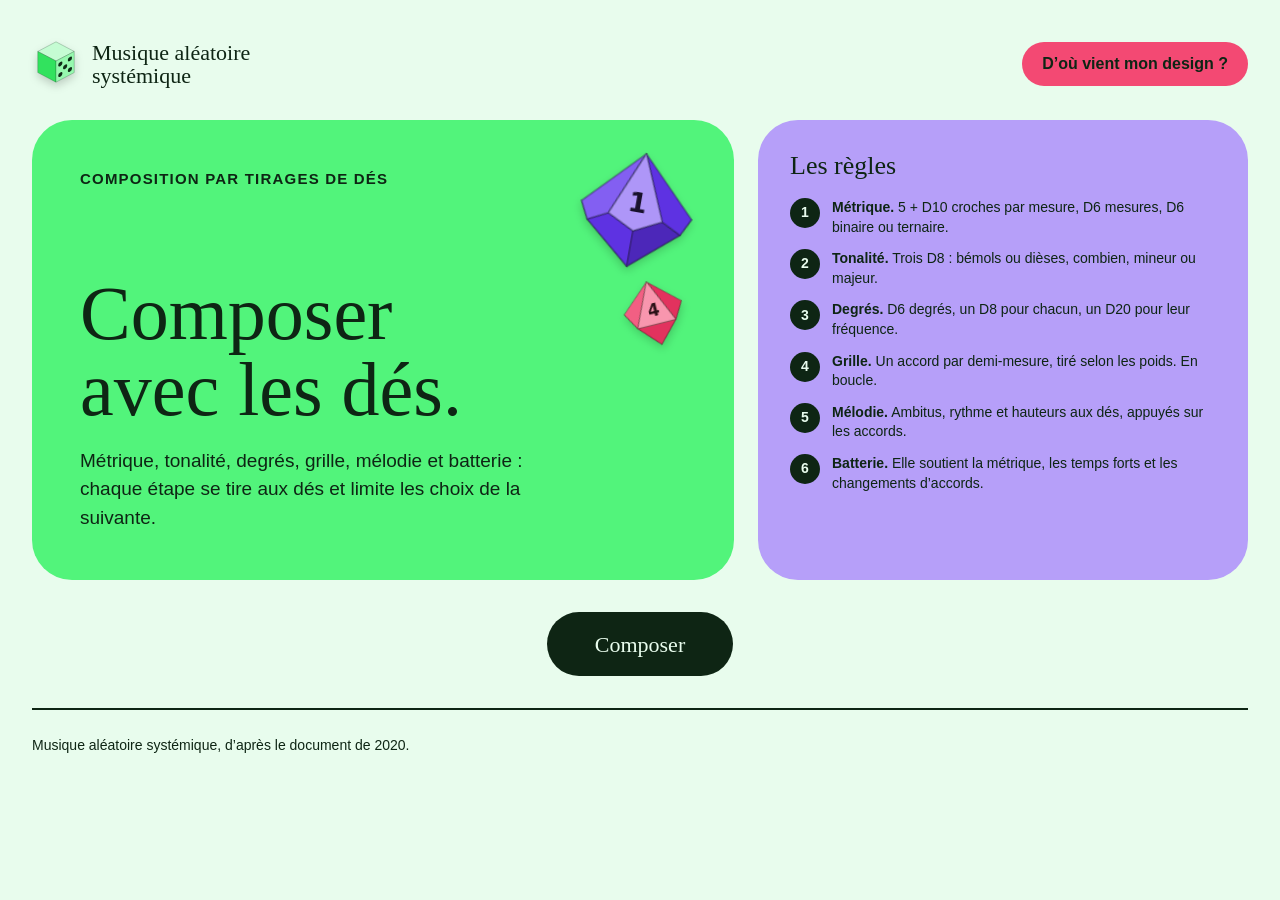
==== index.html @ 63d0b83d "Téléphone : les longues suites de dés passent à la ligne au lieu de déborder Co-Authored-By: Claude " ====
<!DOCTYPE html>
<html lang="fr">
<head>
<meta charset="utf-8">
<meta name="viewport" content="width=device-width, initial-scale=1">
<title>Musique aléatoire systémique</title>
<link rel="preconnect" href="https://fonts.googleapis.com">
<link rel="preconnect" href="https://fonts.gstatic.com" crossorigin>
<link href="https://fonts.googleapis.com/css2?family=Bagel+Fat+One&family=Baloo+2:wght@800&family=Bricolage+Grotesque:wght@400;800&family=Bungee&family=Chewy&family=DM+Sans:wght@400;500;700&family=Figtree:wght@400;500;700&family=Fraunces:wght@400;900&family=Lilita+One&family=Nunito:wght@400;600;800&family=Outfit:wght@400;500;700&family=Righteous&family=Shrikhand&family=Space+Grotesk:wght@400;500;700&family=Unbounded:wght@500;800&family=Work+Sans:wght@400;500;700&family=IBM+Plex+Mono:wght@400;600&display=swap" rel="stylesheet">
<style>
:root{
  /* Design lu dans le tirage : ces valeurs sont remplacées à chaque tirage par applyTheme(). Blocs fixes : seules couleurs, polices et arrondis changent. */
  --bg:hsl(15 80% 95%); --surface:hsl(15 70% 99%); --ink:hsl(15 45% 10%);
  --a1:hsl(15 88% 64%); --a2:hsl(135 88% 72%); --a3:hsl(225 88% 70%);
  --a1-ink:var(--ink); --a2-ink:var(--ink); --a3-ink:var(--ink);
  --deep:hsl(15 80% 38%); --tint:hsl(15 90% 90%);
  --display:'Bricolage Grotesque', sans-serif; --display-w:800; --body:'DM Sans', sans-serif;
  --mono:"IBM Plex Mono", ui-monospace, Menlo, monospace;
  --radius:12px; --radius-xs:5px; --radius-btn:12px;
  --hero-size:76px; --chord-size:24px;
  --muted:color-mix(in srgb, var(--ink) 68%, transparent);
  --line:color-mix(in srgb, var(--ink) 16%, transparent);
  color-scheme:light;
}
*{box-sizing:border-box}
[hidden]{display:none!important}
html,body{margin:0}
html{overflow-x:clip}
body{background:var(--bg);color:var(--ink);font:16px/1.5 var(--body);padding:32px clamp(16px,3vw,32px) 24px}
a{color:inherit} a:hover{opacity:.78}
button,input{font:inherit;color:inherit}
:focus-visible{outline:3px solid var(--ink);outline-offset:2px}
h1,h2,h3{font-family:var(--display);font-weight:var(--display-w);margin:0;line-height:1.08;text-wrap:balance}
.wrap{max-width:1216px;margin:0 auto;display:flex;flex-direction:column;gap:24px}
.row{display:flex;flex-wrap:wrap;gap:24px}
.card{background:var(--surface);border-radius:var(--radius);padding:32px;min-width:0;display:flex;flex-direction:column;gap:18px}
.card h2{font-size:26px}

/* En-tête */
header{min-height:64px;display:flex;flex-wrap:wrap;align-items:center;justify-content:space-between;gap:16px}
.brand{display:flex;align-items:center;gap:12px;text-decoration:none}
.brand span{font-family:var(--display);font-weight:var(--display-w);font-size:22px;line-height:1.05}
nav{display:flex;flex-wrap:wrap;align-items:center;gap:8px}
nav a{padding:12px 14px;font-weight:500;text-decoration:none}
.btn{min-height:44px;padding:0 20px;border:0;font-weight:700;border-radius:var(--radius-btn);cursor:pointer;display:inline-flex;align-items:center;gap:8px;text-decoration:none}
.btn-a3{background:var(--a3);color:var(--a3-ink)}
.btn-ink{background:var(--ink);color:var(--bg)}
.btn-line{background:transparent;color:inherit;box-shadow:inset 0 0 0 2px currentColor}
.btn-big{min-height:52px;padding:0 26px;font-size:17px}
.btn-sm{min-height:34px;padding:0 14px;font-size:14px;background:var(--bg);color:var(--ink)}
.btn[aria-pressed="true"]{background:var(--a3);color:var(--a3-ink)}

/* Accueil */
.hero{flex:7 1 520px;min-height:440px;padding:48px;position:relative;overflow:hidden;justify-content:space-between;gap:32px;background:var(--a1);color:var(--a1-ink)}
.hero .eyebrow{margin:0;font-size:15px;font-weight:700;letter-spacing:.08em;text-transform:uppercase}
.hero h1{font-size:var(--hero-size);line-height:1;max-width:500px}
.hero p.lead{margin:20px 0 0;font-size:19px;max-width:460px}
.hero .actions{display:flex;flex-wrap:wrap;gap:12px}
.hero .deco{position:absolute;pointer-events:none}
.piece{flex:5 1 360px;min-height:440px}
.piece ul{margin:0;padding:0;list-style:none;display:flex;flex-direction:column;gap:12px}
.piece li{display:flex;align-items:center;gap:14px}
.piece li .t{display:flex;flex-direction:column;gap:2px;min-width:0}
.piece li b{font-size:16px}
.piece li small{font-size:13px;opacity:.8}

/* Grille */
.grid-card{flex:8 1 560px}
.grid-head{display:flex;flex-wrap:wrap;align-items:baseline;justify-content:space-between;gap:12px}
.grid-head span{font-size:14px;font-weight:500;opacity:.8}
.player{display:flex;flex-wrap:wrap;gap:10px 18px;align-items:center;font-size:14px}
.player label{display:inline-flex;gap:6px;align-items:center;cursor:pointer}
.tempo{display:inline-flex;gap:8px;align-items:center}
.tempo output{font-family:var(--mono);min-width:3ch}
input[type=range]{accent-color:var(--deep)}
input[type=checkbox]{accent-color:var(--deep);width:16px;height:16px}
.grid{display:grid;grid-template-columns:repeat(auto-fill,minmax(220px,1fr));gap:16px}
@media (max-width:760px){.grid{grid-template-columns:repeat(2,minmax(0,1fr))}}
@media (max-width:480px){.grid{grid-template-columns:1fr}}
.measure{display:flex;flex-direction:column;gap:6px;min-width:0}
.measure-top{font-size:12px;font-weight:700;opacity:.75;display:flex;justify-content:space-between}
.halves{height:84px;display:grid;grid-template-columns:1fr 1fr;gap:4px}
.half{padding:8px 10px;min-width:0;display:flex;flex-direction:column;justify-content:center;border-radius:var(--radius-xs);transition:box-shadow .08s}
.half .rn{font-size:11px;font-weight:700;opacity:.75}
.half .ch{font-family:var(--display);font-weight:var(--display-w);font-size:var(--chord-size);line-height:1.1;white-space:nowrap;overflow:hidden;text-overflow:ellipsis}
.half.on{box-shadow:inset 0 0 0 3px var(--ink)}
.roll-svg{display:block;width:100%;height:50px;background:var(--bg);border-radius:var(--radius-xs)}
.roll-svg rect.n{fill:var(--deep)}
.roll-svg line,.drum-svg line{stroke:var(--line);stroke-width:1;vector-effect:non-scaling-stroke}
.mel{font-family:var(--mono);font-size:11px;color:var(--muted);display:grid;grid-template-columns:1fr 1fr;gap:8px}
.drum-svg{display:block;width:100%;height:34px}
.drum-svg .k{fill:var(--ink)} .drum-svg .sn{fill:var(--deep)} .drum-svg .hh{fill:color-mix(in srgb, var(--ink) 45%, transparent)} .drum-svg .cy{fill:var(--a3)}
.ticks{display:flex;gap:2px}
.ticks i{flex:1;height:6px;border-radius:2px;background:var(--line)}
.ticks i.g{background:var(--muted)} .ticks i.d{background:var(--ink)} .ticks i.now{background:var(--deep)}
.legend{display:flex;flex-wrap:wrap;gap:6px 16px;font-size:12px;color:var(--muted)}
.legend i{display:inline-block;width:10px;height:10px;border-radius:2px;margin-right:6px;vertical-align:-1px}
.status{font-size:13px;color:var(--muted);min-height:1.5em;margin:0}
.weights{display:grid;gap:8px}
.wrow{display:grid;grid-template-columns:76px 1fr 110px;gap:12px;align-items:center;font-size:14px}
.wrow .name{font-family:var(--display);font-weight:var(--display-w);font-size:18px}
.wbar{height:12px;background:var(--bg);border-radius:6px;overflow:hidden}
.wbar span{display:block;height:100%;background:var(--deep);border-radius:6px}
.wrow .meta{font-family:var(--mono);font-size:12px;color:var(--muted);text-align:right}
.sub-h{font-size:18px}

/* Règles */
.rules-card{flex:4 1 300px;background:var(--a2);color:var(--a2-ink)}
.rules-card ol{margin:0;padding:0;list-style:none;display:flex;flex-direction:column;gap:12px}
.rules-card li{display:flex;gap:12px;align-items:flex-start;font-size:14px;line-height:1.4}
.rules-card li > span:first-child{flex:none;width:30px;height:30px;display:grid;place-items:center;font-weight:800;font-size:14px;background:var(--ink);color:var(--bg);border-radius:var(--radius-xs)}

/* Carnet */
.carnet{display:grid;grid-template-columns:repeat(auto-fill,minmax(330px,1fr));gap:20px 28px}
.section{display:grid;gap:10px;align-content:start}
.section-head{display:flex;justify-content:space-between;align-items:center;gap:8px}
.section-head h3{font-size:19px}
.section-head h3 span{font-family:var(--mono);font-weight:400;font-size:13px;opacity:.6;margin-right:6px}
.rolls{list-style:none;margin:0;padding:0;display:grid;gap:6px}
.rolls li{display:flex;flex-wrap:wrap;gap:4px 10px;align-items:center;font-size:14px;min-width:0}
.rolls .txt{flex:1 1 140px;min-width:0}
.rolls .txt{color:var(--muted)} .rolls .txt strong{color:var(--ink)}
.dice{display:inline-flex;align-items:center;gap:4px}
.dice s{font-family:var(--mono);font-size:12px;opacity:.55}
.chip{font-family:var(--mono);font-size:12px;background:var(--tint);color:var(--ink);border-radius:var(--radius-xs);padding:2px 8px;white-space:normal;overflow-wrap:anywhere;max-width:100%}
.chip b{font-weight:600}

footer{min-height:72px;display:flex;flex-wrap:wrap;align-items:center;justify-content:space-between;gap:12px;font-size:14px;border-top:2px solid var(--ink)}

/* Vues */
main{display:flex;flex-direction:column;gap:24px}
#composition .row{align-items:flex-start}
.dialog ol.r li{display:list-item}
.landing .hero{min-height:460px}
.landing .rules-card{flex:5 1 360px;min-height:460px}
.compose-cta{display:flex;justify-content:center;padding:8px 0}
.compose-cta .btn{min-height:64px;padding:0 48px;font-size:22px;font-family:var(--display);font-weight:var(--display-w)}
.piece-card .piece-head{display:flex;flex-wrap:wrap;align-items:center;justify-content:space-between;gap:12px}
.piece-card ul{margin:0;padding:0;list-style:none;display:grid;grid-template-columns:repeat(2,minmax(0,1fr));gap:12px 32px}
@media (max-width:700px){.piece-card ul{grid-template-columns:1fr}}
.piece-card li{display:flex;align-items:center;gap:14px}
.piece-card li .t{display:flex;flex-direction:column;gap:2px;min-width:0}
.piece-card li small{font-size:13px;opacity:.8}
.carnet-card{flex:4 1 340px}
.carnet-card .section{padding-top:14px;border-top:2px solid var(--line)}
.carnet-card .section:first-of-type{border-top:0;padding-top:0}
.section-head .tools{display:flex;gap:6px}
.btn-q{min-width:34px;justify-content:center;padding:0}
.actions-card{flex-direction:row;flex-wrap:wrap;align-items:center;gap:12px;padding:20px 32px}
/* Modale */
.modal{position:fixed;inset:0;z-index:10;padding:24px;display:flex;align-items:center;justify-content:center;background:rgba(0,0,0,.45)}
.dialog{width:100%;max-width:640px;max-height:90vh;overflow-y:auto;padding:32px;display:flex;flex-direction:column;gap:18px;background:var(--surface);color:var(--ink);border-radius:var(--radius);box-shadow:0 24px 60px rgba(0,0,0,.25)}
.dialog-head{display:flex;align-items:flex-start;justify-content:space-between;gap:16px}
.dialog h2{font-size:30px}
.dialog .body{display:flex;flex-direction:column;gap:14px}
.dialog .body p{margin:0}
.dialog .body ol.r{margin:0;padding-left:20px;display:flex;flex-direction:column;gap:8px}
.close{flex:none;width:44px;height:44px;display:grid;place-items:center;border:0;padding:0;background:var(--bg);border-radius:999px;cursor:pointer}
.dialog ul{margin:0;padding:0;list-style:none;display:flex;flex-direction:column;gap:14px}
.dialog li{display:flex;align-items:center;gap:16px}
.dialog li .t{display:flex;flex-direction:column;gap:3px}
.dialog li b{font-size:15px} .dialog li span.d{font-size:14px;line-height:1.4}
.swatches{display:flex;gap:8px}
.swatches span{flex:1 1 0;height:32px;box-shadow:inset 0 0 0 1px rgba(0,0,0,.1);border-radius:var(--radius-xs)}
@media (prefers-reduced-motion: reduce){.half{transition:none}}
.hero h1{font-size:min(var(--hero-size), 12.5vw)}
@media (max-width:860px){ #composition .grid-card{order:-1} }
@media (max-width:600px){
  body{padding:16px 14px 16px}
  .wrap,main,.row{gap:16px}
  header{min-height:0;gap:12px}
  .brand span{font-size:18px}
  .brand svg{width:38px;height:38px}
  nav .btn{min-height:38px;padding:0 14px;font-size:14px}
  .card{padding:20px}
  .card h2{font-size:22px}
  .hero{padding:24px;min-height:0;gap:20px}
  .landing .hero,.landing .rules-card{min-height:0}
  .hero .eyebrow{font-size:13px;padding-right:84px}
  .hero p.lead{font-size:17px}
  #decoBig{right:14px!important;top:14px!important}
  #decoBig svg{width:64px;height:64px}
  #decoSmall{display:none}
  .compose-cta .btn{width:100%;min-height:58px;font-size:20px}
  .piece-card .piece-head .player{width:100%}
  .piece-card .piece-head .btn{flex:1 1 0;justify-content:center;padding:0 12px}
  .piece-card .piece-head .btn{white-space:nowrap;font-size:15px}
  .wrow .meta{font-size:11px}
  .wrow{grid-template-columns:54px 1fr 96px}
  .halves{height:72px}
  .wrow{grid-template-columns:60px 1fr 86px;gap:8px}
  .actions-card{padding:16px 20px}
  .actions-card .btn{flex:1 1 140px;justify-content:center}
  .modal{padding:12px}
  .dialog{padding:22px;max-height:92vh}
  .dialog h2{font-size:24px}
}
</style>
</head>
<body>
<div class="wrap">
<header>
  <a class="brand" href="#accueil" id="home"><span id="logoDie"></span><span>Musique aléatoire<br>systémique</span></a>
  <nav aria-label="Navigation principale">
    <button class="btn btn-a3" id="openDesign" type="button">D’où vient mon design ?</button>
  </nav>
</header>

<main id="landing" class="landing">
  <div class="row">
    <section class="card hero">
      <div class="deco" id="decoBig" aria-hidden="true" style="right:36px;top:28px;transform:rotate(10deg)"></div>
      <div class="deco" id="decoSmall" aria-hidden="true" style="right:44px;top:158px;transform:rotate(-14deg)"></div>
      <p class="eyebrow">Composition par tirages de dés</p>
      <div>
        <h1>Composer avec les dés.</h1>
        <p class="lead">Métrique, tonalité, degrés, grille, mélodie et batterie : chaque étape se tire aux dés et limite les choix de la suivante.</p>
      </div>
    </section>
    <section class="card rules-card" aria-labelledby="regles-titre">
      <h2 id="regles-titre">Les règles</h2>
      <ol>
        <li><span>1</span><span><strong>Métrique.</strong> 5 + D10 croches par mesure, D6 mesures, D6 binaire ou ternaire.</span></li>
        <li><span>2</span><span><strong>Tonalité.</strong> Trois D8 : bémols ou dièses, combien, mineur ou majeur.</span></li>
        <li><span>3</span><span><strong>Degrés.</strong> D6 degrés, un D8 pour chacun, un D20 pour leur fréquence.</span></li>
        <li><span>4</span><span><strong>Grille.</strong> Un accord par demi-mesure, tiré selon les poids. En boucle.</span></li>
        <li><span>5</span><span><strong>Mélodie.</strong> Ambitus, rythme et hauteurs aux dés, appuyés sur les accords.</span></li>
        <li><span>6</span><span><strong>Batterie.</strong> Elle soutient la métrique, les temps forts et les changements d’accords.</span></li>
      </ol>
    </section>
  </div>
  <div class="compose-cta"><button class="btn btn-ink" id="compose" type="button">Composer</button></div>
</main>

<main id="composition" hidden>
  <section class="card piece-card" aria-labelledby="piece-titre">
    <div class="piece-head">
      <h2 id="piece-titre">La pièce tirée</h2>
      <div class="player">
        <button class="btn btn-ink" id="rollAll" type="button">Tout relancer</button>
        <button class="btn btn-line" id="play" type="button" aria-pressed="false">▶ Écouter en boucle</button>
      </div>
    </div>
    <ul id="pieceRows"></ul>
  </section>

  <div class="row">
    <section class="card carnet-card" aria-labelledby="carnet-titre">
      <h2 id="carnet-titre">Les tirages</h2>
      <div class="section"><div class="section-head"><h3><span>I</span>Métrique</h3><span class="tools"><button class="btn btn-sm btn-q" data-rule="met" type="button" aria-label="Règle de la métrique">?</button><button class="btn btn-sm" data-reroll="met" type="button">Relancer</button></span></div><ul class="rolls" id="log-met"></ul></div>
      <div class="section"><div class="section-head"><h3><span>II</span>Tonalité</h3><span class="tools"><button class="btn btn-sm btn-q" data-rule="ton" type="button" aria-label="Règle de la tonalité">?</button><button class="btn btn-sm" data-reroll="ton" type="button">Relancer</button></span></div><ul class="rolls" id="log-ton"></ul></div>
      <div class="section"><div class="section-head"><h3><span>III</span>Degrés</h3><span class="tools"><button class="btn btn-sm btn-q" data-rule="deg" type="button" aria-label="Règle des degrés">?</button><button class="btn btn-sm" data-reroll="deg" type="button">Relancer</button></span></div><ul class="rolls" id="log-deg"></ul></div>
      <div class="section"><div class="section-head"><h3><span>IV</span>Grille</h3><span class="tools"><button class="btn btn-sm btn-q" data-rule="grid" type="button" aria-label="Règle de la grille">?</button><button class="btn btn-sm" data-reroll="grid" type="button">Relancer</button></span></div><ul class="rolls" id="log-grid"></ul></div>
      <div class="section"><div class="section-head"><h3><span>V</span>Mélodie</h3><span class="tools"><button class="btn btn-sm btn-q" data-rule="mel" type="button" aria-label="Règle de la mélodie">?</button><button class="btn btn-sm" data-reroll="mel" type="button">Relancer</button></span></div><ul class="rolls" id="log-mel"></ul></div>
      <div class="section"><div class="section-head"><h3><span>VI</span>Batterie</h3><span class="tools"><button class="btn btn-sm btn-q" data-rule="drums" type="button" aria-label="Règle de la batterie">?</button><button class="btn btn-sm" data-reroll="drums" type="button">Relancer</button></span></div><ul class="rolls" id="log-drums"></ul></div>
    </section>

    <section class="card grid-card" id="grille" aria-labelledby="grille-titre">
      <div class="grid-head"><h2 id="grille-titre">La grille</h2><span id="gridSub"></span></div>
      <div class="player">
        <span class="tempo"><label for="tempo">Tempo (noire)</label><input id="tempo" type="range" min="40" max="240" step="1" value="100"><output id="tempoOut" for="tempo">100</output></span>
        <label for="optDrums"><input type="checkbox" id="optDrums" checked> Batterie</label>
        <label for="optMel"><input type="checkbox" id="optMel" checked> Mélodie</label>
        <label for="optBass"><input type="checkbox" id="optBass" checked> Basse</label>
        <label for="optArp"><input type="checkbox" id="optArp"> Arpège</label>
        <label for="optClick"><input type="checkbox" id="optClick"> Métronome</label>
      </div>
      <div class="grid" id="grid"></div>
      <div class="legend" aria-label="Légende"><span><i style="background:var(--deep)"></i>Mélodie</span><span><i style="background:var(--a3)"></i>Cymbale crash</span><span><i style="background:color-mix(in srgb, var(--ink) 45%, transparent)"></i><span id="hatLbl">Charleston</span></span><span><i style="background:var(--deep)"></i>Caisse claire</span><span><i style="background:var(--ink)"></i>Grosse caisse</span></div>
      <h3 class="sub-h">Poids des accords <span class="status" id="dieInfo"></span></h3>
      <div class="weights" id="weights"></div>
    </section>
  </div>

  <section class="card actions-card" aria-label="Exporter">
    <button class="btn btn-ink" id="copy" type="button">Copier la grille</button>
    <button class="btn btn-line" id="dl" type="button">Télécharger MIDI</button>
    <p class="status" id="status" aria-live="polite"></p>
  </section>
</main>

<footer>
  <span>Musique aléatoire systémique, d’après le document de 2020.</span>
  <span id="footKey"></span>
</footer>
</div>

<div class="modal" id="modal" hidden>
  <div class="dialog" role="dialog" aria-modal="true" aria-labelledby="modale-titre">
    <div class="dialog-head">
      <h2 id="modale-titre"></h2>
      <button class="close" id="closeModal" type="button" aria-label="Fermer"><svg width="20" height="20" viewBox="0 0 24 24" fill="none" stroke="currentColor" stroke-width="2.5" stroke-linecap="round" aria-hidden="true"><path d="M6 6l12 12M18 6L6 18"/></svg></button>
    </div>
    <div class="body" id="modalBody"></div>
  </div>
</div>
<script>
(() => {
"use strict";
const $ = id => document.getElementById(id);
const d = n => 1 + Math.floor(Math.random() * n);
function rollUntil(n, ok){ const rejected=[]; let v=d(n); while(!ok(v)){ rejected.push(v); v=d(n); } return {v, rejected}; }

/* ---------- Théorie ---------- */
const LET = "CDEFGAB", NAT = [0,2,4,5,7,9,11];
const FR = {C:"Do",D:"Ré",E:"Mi",F:"Fa",G:"Sol",A:"La",B:"Si"};
const SCALES = {maj:[0,2,4,5,7,9,11], nat:[0,2,3,5,7,8,10], harm:[0,2,3,5,7,8,11]};
const TONICS = {
  maj:{"♯":["C","G","D","A","E","B","F#","C#"], "♭":["C","F","Bb","Eb","Ab","Db","Gb","Cb"]},
  min:{"♯":["A","E","B","F#","C#","G#","D#","A#"], "♭":["A","D","G","C","F","Bb","Eb","Ab"]}
};
const ACC = {"-2":"𝄫","-1":"♭","0":"","1":"♯","2":"𝄪"};
const ACC_FR = {"-1":" bémol","0":"","1":" dièse"};
const ROMAN = ["I","II","III","IV","V","VI","VII"];

function parseNote(s){ const l=LET.indexOf(s[0]); const a=(s.slice(1).match(/#/g)||[]).length-(s.slice(1).match(/b/g)||[]).length; return {l,a,pc:(NAT[l]+a+12)%12}; }
function buildScale(tonic, kind){
  const t=parseNote(tonic), iv=SCALES[kind];
  return iv.map((x,i)=>{ const l=(t.l+i)%7; const pc=(t.pc+x)%12; let a=pc-NAT[l]; if(a>6)a-=12; if(a<-6)a+=12; return {l,a,pc,name:LET[l]+ACC[a]}; });
}
function triad(scale,i){
  const r=scale[i], t=scale[(i+2)%7], f=scale[(i+4)%7];
  const th=(t.pc-r.pc+12)%12, fi=(f.pc-r.pc+12)%12;
  let q="", rn=ROMAN[i];
  if(th===4&&fi===7){q="";}
  else if(th===3&&fi===7){q="m"; rn=rn.toLowerCase();}
  else if(th===3&&fi===6){q="°"; rn=rn.toLowerCase()+"°";}
  else if(th===4&&fi===8){q="+"; rn=rn+"+";}
  return {name:r.name+q, rn, pcs:[r.pc,t.pc,f.pc]};
}

/* ---------- État ---------- */
const S = {met:null, ton:null, deg:null, grid:null, mel:null, drums:null};

function rollMet(){
  const log=[];
  const a=d(10), n=5+a;
  log.push({die:"D10",v:a,txt:`5 + ${a} = <strong>${n} croches</strong> par mesure`});
  const mes=d(6);
  log.push({die:"D6",v:mes,txt:`<strong>${mes} mesure${mes>1?"s":""}</strong>`});
  const dv=d(6), div=dv<=3?"binaire":"ternaire";
  log.push({die:"D6",v:dv,txt:`division <strong>${div}</strong>`});
  S.met={n,mes,div,a,dv,groups:groupsFor(n,div),log};
}
function groupsFor(n,div){
  if(div==="binaire"){ const g=Array(Math.floor(n/2)).fill(2); if(n%2){g[g.length-1]=3;} return g; }
  const r=n%3, k=Math.floor(n/3);
  if(r===0) return Array(k).fill(3);
  if(r===2) return [...Array(k).fill(3),2];
  return [...Array(k-1).fill(3),2,2];
}
function rollTon(){
  const log=[];
  const a=d(8), alt=a<=4?"♭":"♯";
  log.push({die:"D8",v:a,txt:`altérations en <strong>${alt==="♭"?"bémols":"dièses"}</strong>`});
  const b=d(8), count=b===8?0:b;
  log.push({die:"D8",v:b,txt:b===8?"8 → <strong>aucune altération</strong>":`<strong>${count} ${alt}</strong>`});
  const c=d(8), mode=c<=4?"min":"maj";
  log.push({die:"D8",v:c,txt:`mode <strong>${mode==="maj"?"majeur":"mineur"}</strong>`});
  let kind="maj";
  if(mode==="min"){ const p=d(2); kind=p===1?"nat":"harm"; log.push({die:"Pièce",v:p===1?"pile":"face",txt:`mineur <strong>${kind==="nat"?"naturel":"harmonique"}</strong>`}); }
  const tonic=TONICS[mode][alt][count];
  S.ton={alt,count,mode,kind,tonic,dice:[a,b,c],log};
}
function rollDeg(){
  const log=[];
  const nb=d(6);
  log.push({die:"D6",v:nb,txt:`<strong>${nb} degré${nb>1?"s":""}</strong> utilisé${nb>1?"s":""}`});
  const chosen=[];
  for(let k=0;k<nb;k++){
    const r=rollUntil(8,v=>v!==8&&!chosen.includes(v));
    chosen.push(r.v);
    log.push({die:"D8",v:r.v,rej:r.rejected,degSlot:r.v-1,txt:""});
  }
  let scores=chosen.map(()=>d(20));
  const first=scores.slice();
  let guard=0, tie=false;
  while(new Set(scores).size<scores.length && guard++<50){
    tie=true;
    const counts={}; scores.forEach(s=>counts[s]=(counts[s]||0)+1);
    scores=scores.map(s=>counts[s]>1?d(20):s);
  }
  S.deg={nb,list:chosen.map((g,i)=>({deg:g-1,score:scores[i],first:first[i]})),tie,log};
}
function dieFor(T){ if(T===1)return null; if(T<=4)return 4; if(T<=6)return 6; if(T<=10)return 10; if(T<=20)return 20; return 100; }
function rollGrid(){
  const list=S.deg.list.slice().sort((a,b)=>a.score-b.score);
  const n=list.length, T=n*(n+1)/2, die=dieFor(T);
  let lo=1; const ranges=list.map((x,i)=>{ const w=i+1; const r={deg:x.deg,w,lo,hi:lo+w-1}; lo+=w; return r; });
  const cells=[], log=[];
  const count=S.met.mes*2;
  for(let c=0;c<count;c++){
    let face, rej=[], v;
    if(die===null){ face=1; }
    else if(die===100){ const r=rollUntil(100,x=>x<=84); rej=r.rejected; v=r.v; face=((v-1)%21)+1; }
    else { const r=rollUntil(die,x=>x<=T); rej=r.rejected; v=r.v; face=v; }
    const range=ranges.find(r=>face>=r.lo&&face<=r.hi);
    cells.push({deg:range.deg,v,face,rej});
  }
  S.grid={T,die,ranges,cells,log};
}

const R2=[[4],[2,2],[2,1,1],[1,1,2],[1,1,1,1],[-2,2]];
const R3=[[6],[4,2],[2,4],[2,2,2],[3,1,2],[-2,2,2]];
const STEP={1:-2,2:-1,3:-1,4:0,5:1,6:1,7:2};
const mod7=i=>((i%7)+7)%7;
function rollMel(){
  const log=[], M=S.met, n=M.n;
  const a=d(6), span=a<=2?5:a<=4?7:9;
  log.push({die:"D6",v:a,txt:`ambitus <strong>${span===5?"sixte":span===7?"octave":"dixième"}</strong>`});
  const lo=-Math.floor(span/2), hi=lo+span;
  const nearest=(set,cur,excl)=>{ let best=null; for(let i=lo;i<=hi;i++){ if(!set.includes(mod7(i))||(excl&&i===cur)) continue; if(best===null||Math.abs(i-cur)<Math.abs(best-cur)||(Math.abs(i-cur)===Math.abs(best-cur)&&Math.abs(i)<Math.abs(best))) best=i; } return best===null?cur:best; };
  const notes=[]; let cur=0;
  for(let m=0;m<M.mes;m++){
    const rr=[], pr=[]; let pos=0; const evs=[];
    M.groups.forEach(g=>{ const r=d(6); rr.push(r); (g===2?R2:R3)[r-1].forEach(x=>{ evs.push({start:pos,dur:Math.abs(x),rest:x<0}); pos+=Math.abs(x); }); });
    const started=[false,false];
    evs.forEach(ev=>{
      if(ev.rest) return;
      const half=ev.start<n?0:1, deg=S.grid.cells[m*2+half].deg, tones=[deg,(deg+2)%7,(deg+4)%7];
      if(!started[half]){ started[half]=true; const r=d(6); cur=nearest([tones[r<=2?0:r<=4?1:2]],cur,false); pr.push(`[${r}]`); }
      else { const r=d(8); if(r===8){ cur=nearest(tones,cur,true); } else { let nx=cur+STEP[r]; if(nx>hi||nx<lo) nx=cur-STEP[r]; cur=nx; } pr.push(String(r)); }
      notes.push({m,start:ev.start,dur:ev.dur,idx:cur,half});
    });
    log.push({die:"D6",v:rr.join("·"),txt:`m.${m+1} rythme`});
    if(pr.length) log.push({die:"D6/D8",v:pr.join(" "),txt:`m.${m+1} hauteurs`});
  }
  if(notes.length){ const last=notes[notes.length-1]; const deg=S.grid.cells[last.m*2+last.half].deg; last.idx=nearest([deg],last.idx,false); }
  S.mel={span,lo,hi,notes,log};
}

const GM={kick:36,snare:38,hhc:42,hho:46,ride:51,crash:49};
function rollDrums(){
  const log=[], M=S.met, n=M.n, G=S.grid;
  const r1=d(6), ride=r1>=5; log.push({die:"D6",v:r1,txt:`cymbale de rythme : <strong>${ride?"ride":"charleston"}</strong>`});
  const r2=d(6), dens=r2<=2?"croches":r2<=4?"doubles":"groupes"; log.push({die:"D6",v:r2,txt:`densité : <strong>${dens==="croches"?"croches":dens==="doubles"?"doubles croches":"un coup par groupe"}</strong>`});
  const r3=d(6), fill=r3>=5; log.push({die:"D6",v:r3,txt:fill?"<strong>break</strong> de caisse claire en fin de grille":"pas de break"});
  const hits=[]; const add=(m,st,inst,vel)=>{ if(!hits.some(h=>h.m===m&&h.s===st&&h.inst===inst)) hits.push({m,s:st,inst,vel}); };
  const starts=[]; let acc=0; M.groups.forEach(g=>{ starts.push(acc); acc+=g; });
  for(let m=0;m<M.mes;m++){
    const rr=[], extra=[];
    const fillFrom = (fill&&m===M.mes-1) ? starts[starts.length-1]*2 : Infinity;
    starts.forEach((c,gi)=>{ const st=2*c; if(st>=fillFrom) return;
      if(gi===0){ add(m,st,"kick",110); }
      else { const r=d(6); rr.push(r); if(r<=2||r===6) add(m,st,"kick",95); if(r>=3) add(m,st,"snare",100); } });
    if(n<fillFrom) add(m,n,"kick",100);
    [0,1].forEach(h=>{ const cell=m*2+h, st=h?n:0; if(st>=fillFrom) return;
      if(cell===0){ add(m,0,"crash",110); return; }
      if(G.cells[cell].deg!==G.cells[cell-1].deg){ const r=d(6); extra.push(`${h?"½":"1"}:${r}`); if(r>=5) add(m,st,"crash",100); } });
    const hat=ride?"ride":"hhc";
    for(let st=0;st<2*n&&st<fillFrom;st++){
      const isGroup=st%2===0&&starts.includes(st/2);
      const on = dens==="doubles" || (dens==="croches"&&st%2===0) || (dens==="groupes"&&isGroup);
      if(on) add(m,st,hat,isGroup?95:(st%2?55:75));
    }
    if(!ride && dens!=="groupes" && 2*n-2<fillFrom){ const r=d(6); extra.push(`ouv:${r}`); if(r===6){ const i=hits.findIndex(h=>h.m===m&&h.s===2*n-2&&h.inst==="hhc"); if(i>=0) hits.splice(i,1); add(m,2*n-2,"hho",85); } }
    if(fillFrom<Infinity){ for(let st=fillFrom, k=0; st<2*n; st++, k++) add(m,st,"snare",60+Math.min(60,k*8)); add(m,fillFrom,"kick",100); }
    log.push({die:"D6",v:rr.length?rr.join("·"):"—",txt:`m.${m+1} groupes${extra.length?` · crash/ouvert ${extra.join(" ")}`:""}`});
  }
  S.drums={ride,dens,fill,hits,log};
}

/* ---------- Rendu ---------- */
let scale=[], chords={};
function computeChords(){ scale=buildScale(S.ton.tonic,S.ton.kind); chords={}; for(let i=0;i<7;i++) chords[i]=triad(scale,i); }
function keyNameFr(){ const t=parseNote(S.ton.tonic); return FR[LET[t.l]]+(ACC_FR[t.a]||"")+" "+(S.ton.mode==="maj"?"majeur":"mineur"); }
let HUES=[15,135,225];
function dieSvg(kind,value,hue,size){
  const hs=(s,l,a)=>`hsl(${hue} ${s}% ${l}%${a?" / "+a:""})`;
  const c={top:hs(90,88),light:hs(88,78),mid:hs(85,66),dark:hs(75,54),deep:hs(65,44),edge:hs(45,18,.35),ink:hs(45,12)};
  const P=(pts,f)=>`<polygon points="${pts}" fill="${f}" stroke="${c.edge}" stroke-width="1.5" stroke-linejoin="round"/>`;
  let body="", pos=null; const label=String(value);
  if(kind==="d4"){ body=P("46,8 96,72 84,88",c.dark)+P("46,8 84,88 8,88",c.light); pos=[46,66,26]; }
  else if(kind==="d6"){
    body=P("50,8 88,28 50,48 12,28",c.top)+P("12,28 50,48 50,92 12,72",c.dark)+P("50,48 88,28 88,72 50,92",c.light);
    const n=Math.min(6,Math.max(1,parseInt(label,10)||1)); const F={1:[4],2:[0,8],3:[0,4,8],4:[0,2,6,8],5:[0,2,4,6,8],6:[0,2,3,5,6,8]};
    let dots=""; F[n].forEach(i=>{ dots+=`<circle cx="${(i%3-1)*10}" cy="${(Math.floor(i/3)-1)*11}" r="4.4" fill="${c.ink}"/>`; });
    body+=`<g transform="translate(69 60) skewY(-27.8)">${dots}</g>`;
  }
  else if(kind==="d8"){ body=P("8,42 50,96 22,66",c.deep)+P("92,42 78,66 50,96",c.deep)+P("22,66 50,96 78,66",c.dark)+P("50,4 8,42 22,66",c.mid)+P("50,4 78,66 92,42",c.dark)+P("50,4 22,66 78,66",c.light); pos=[50,46,24]; }
  else if(kind==="d10"||kind==="d100"){ body=P("5,50 12,64 50,96",c.deep)+P("95,50 50,96 88,64",c.deep)+P("12,64 28,56 50,67 50,96",c.dark)+P("88,64 50,96 50,67 72,56",c.deep)+P("50,4 5,50 12,64 28,56",c.mid)+P("50,4 72,56 88,64 95,50",c.dark)+P("50,4 28,56 50,67 72,56",c.light); pos=[50,44,22]; }
  else if(kind==="coin"){ body=`<circle cx="50" cy="54" r="40" fill="${c.dark}" stroke="${c.edge}" stroke-width="1.5"/><circle cx="50" cy="50" r="40" fill="${c.light}" stroke="${c.edge}" stroke-width="1.5"/><circle cx="50" cy="50" r="31" fill="none" stroke="${c.mid}" stroke-width="3"/>`; pos=[50,50,22]; }
  else { body=P("50,4 10,27 50,22",c.mid)+P("50,4 50,22 90,27",c.top)+P("90,27 50,22 78,68",c.mid)+P("90,27 78,68 90,73",c.dark)+P("90,73 78,68 50,96",c.deep)+P("50,96 78,68 22,68",c.dark)+P("50,96 22,68 10,73",c.deep)+P("10,73 22,68 10,27",c.dark)+P("10,27 22,68 50,22",c.mid)+P("50,22 22,68 78,68",c.light); pos=[50,54,24]; }
  let num="";
  if(pos){ const units=label.length>2?pos[2]*.6:label.length>1?pos[2]*.8:pos[2]; num=`<text x="${pos[0]}" y="${pos[1]}" text-anchor="middle" dominant-baseline="central" font-family="system-ui,sans-serif" font-weight="800" font-size="${units}" fill="${c.ink}">${label}</text>`; }
  return `<svg width="${size}" height="${size}" viewBox="0 0 100 100" aria-hidden="true" style="flex:none;filter:drop-shadow(0 4px 4px rgba(0,0,0,.18))">${body}${num}</svg>`;
}
let dieHueIdx=0;
function dieChip(e){
  const rej=(e.rej&&e.rej.length)?e.rej.map(x=>`<s>${x}</s>`).join(""):"";
  const kinds={D4:"d4",D6:"d6",D8:"d8",D10:"d10",D20:"d20",D100:"d100","Pièce":"coin"};
  const k=kinds[e.die], single=(typeof e.v==="number")||(/^\d+$/.test(String(e.v)))||(k==="coin");
  if(k && single){ const hue=HUES[(dieHueIdx++)%3]; const lbl=k==="coin"?(e.v==="pile"?"P":"F"):e.v; return `<span class="dice" title="${e.die} : ${e.v}">${rej}${dieSvg(k,lbl,hue,30)}</span>`; }
  return `<span class="chip">${e.die} ${rej}<b>${e.v}</b></span>`;
}
function noteName(i){ return scale[mod7(i)].name; }
function melMidi(i){ const tpc=scale[0].pc; const base=60+tpc; const oct=Math.floor(i/7); return base+12*oct+((scale[mod7(i)].pc-tpc+12)%12); }
function drumSvg(m){
  const n=S.met.n, W=n*2*10, rows={crash:0,hhc:1,hho:1,ride:1,snare:2,kick:3}, cls={crash:"cy",hhc:"hh",hho:"hh",ride:"hh",snare:"sn",kick:"k"};
  const r=S.drums.hits.filter(h=>h.m===m).map(h=>`<rect class="${cls[h.inst]}" x="${h.s*10+1.5}" y="${rows[h.inst]*8+1}" width="${h.inst==="hho"?14:7}" height="6" rx="1.5" opacity="${(0.35+h.vel/180).toFixed(2)}"/>`).join("");
  return `<svg class="drum-svg" viewBox="0 0 ${W} 32" preserveAspectRatio="none" role="img" aria-label="Batterie mesure ${m+1}"><line x1="${W/2}" y1="0" x2="${W/2}" y2="32"/>${r}</svg>`;
}
function renderLog(id,entries){ $(id).innerHTML=entries.map(e=>`<li>${dieChip(e)}<span class="txt">${e.txt}</span></li>`).join(""); }

const DISPLAY=[["Shrikhand","'Shrikhand', cursive",400,1],["Bricolage Grotesque","'Bricolage Grotesque', sans-serif",800,1.05],["Fraunces","'Fraunces', serif",900,1.02],["Lilita One","'Lilita One', sans-serif",400,1.08],["Bungee","'Bungee', sans-serif",400,.78],["Unbounded","'Unbounded', sans-serif",800,.76],["Baloo 2","'Baloo 2', sans-serif",800,1.05],["Chewy","'Chewy', cursive",400,1.05],["Righteous","'Righteous', sans-serif",400,.95],["Bagel Fat One","'Bagel Fat One', sans-serif",400,.9]];
const BODY=[["DM Sans","'DM Sans', sans-serif"],["Nunito","'Nunito', sans-serif"],["Outfit","'Outfit', sans-serif"],["Figtree","'Figtree', sans-serif"],["Work Sans","'Work Sans', sans-serif"],["Space Grotesk","'Space Grotesk', sans-serif"]];
const RADII=[0,6,12,20,28,40];
function lum(h,s,l){ s/=100; l/=100; const k=n=>(n+h/30)%12, a=s*Math.min(l,1-l), f=n=>l-a*Math.max(-1,Math.min(k(n)-3,Math.min(9-k(n),1))), lin=c=>c<=.03928?c/12.92:Math.pow((c+.055)/1.055,2.4); return .2126*lin(f(0))+.7152*lin(f(8))+.0722*lin(f(4)); }
const contrast=(a,b)=>(Math.max(a,b)+.05)/(Math.min(a,b)+.05);
let THEME=null;
function drawDesign(){
  const sign=d(8), cnt=d(8), mode=d(8), title=d(10), text=d(6), shape=d(6);
  return {sign,cnt,mode,title,text,shape,flat:sign<=4,count:cnt===8?0:cnt,minor:mode<=4};
}
function applyTheme(P){
  const fifths=P.flat?-P.count:P.count;
  const root=(15+fifths*30+360)%360;
  const iv=P.minor?[0,3,7]:[0,4,7];
  const hues=iv.map(x=>(root+x*30)%360); HUES=hues;
  const disp=DISPLAY[P.title-1], body=BODY[P.text-1], rad=RADII[P.shape-1];
  const lift=h=>h>=190&&h<=300?8:0, accL=[64,72,62];
  const acc=hues.map((h,i)=>({h,s:88,l:accL[i]+lift(h)}));
  const hsl=c=>`hsl(${c.h} ${c.s}% ${c.l}%)`;
  const inkC={h:root,s:45,l:10}, inkL=lum(inkC.h,inkC.s,inkC.l), ink=hsl(inkC);
  const pickInk=c=>{ const L=lum(c.h,c.s,c.l); return contrast(L,inkL)>=contrast(L,1)?ink:"#ffffff"; };
  const v={"--bg":hsl({h:root,s:80,l:95}),"--surface":hsl({h:root,s:70,l:99}),"--ink":ink,
    "--a1":hsl(acc[0]),"--a2":hsl(acc[1]),"--a3":hsl(acc[2]),"--a1-ink":pickInk(acc[0]),"--a2-ink":pickInk(acc[1]),"--a3-ink":pickInk(acc[2]),
    "--deep":`hsl(${hues[0]} 75% 36%)`,"--tint":`hsl(${hues[0]} 90% 90%)`,
    "--display":disp[1],"--display-w":disp[2],"--body":body[1],
    "--hero-size":Math.round(76*disp[3])+"px","--chord-size":Math.round(24*disp[3])+"px",
    "--radius":rad+"px","--radius-xs":Math.round(rad*.4)+"px","--radius-btn":(rad>=20?999:rad)+"px"};
  const r=document.documentElement.style; Object.entries(v).forEach(([k,val])=>r.setProperty(k,val));
  const tints=hues.map(h=>`hsl(${h} 90% ${88+lift(h)/2}%)`), tints2=hues.map(h=>`hsl(${h} 85% ${80+lift(h)/2}%)`);
  THEME={P,root,hues,disp,body,rad,v,tints,tints2};
  $("logoDie").innerHTML=dieSvg("d6",P.text,hues[0],48);
  $("decoBig").innerHTML=dieSvg("d10",P.title,hues[1],124);
  $("decoSmall").innerHTML=dieSvg("d8",P.cnt,hues[2],70);
}
function render(){
  computeChords(); dieHueIdx=0;
  const M=S.met, Tn=S.ton, D=S.deg, G=S.grid;
  renderLog("log-met",M.log);
  renderLog("log-ton",Tn.log);
  // Degrés : nom d'accord recalculé selon la tonalité
  const degEntries=D.log.map(e=> e.degSlot===undefined?e:{...e,txt:`degré <strong>${ROMAN[e.degSlot]}</strong> → <strong>${chords[e.degSlot].name}</strong>`});
  const ordered=D.list.slice().sort((a,b)=>b.score-a.score);
  D.list.forEach(x=>degEntries.push({die:"D20",v:x.score,rej:x.first!==x.score?[x.first]:[],txt:`fréquence de <strong>${chords[x.deg].name}</strong>`}));
  if(D.tie) degEntries.push({die:"—",v:"",txt:"égalité au D20 : scores à égalité relancés (barrés)"});
  renderLog("log-deg",degEntries);
  const dieLbl=G.die===null?"aucun dé":"D"+G.die;
  const gl=[{die:"Total",v:G.T,txt:G.die===null?"un seul accord, pas de tirage":`chances réparties sur un <strong>${dieLbl}</strong>`}];
  G.cells.forEach((c,i)=>{ if(G.die===null)return; gl.push({die:dieLbl,v:c.v,rej:c.rej,txt:`m.${Math.floor(i/2)+1} ${i%2?"2ᵉ":"1ʳᵉ"} moitié → <strong>${chords[c.deg].name}</strong>${G.die===100?` (case ${c.face})`:""}`}); });
  renderLog("log-grid",gl);
  renderLog("log-mel",S.mel.log);
  renderLog("log-drums",S.drums.log);
  $("hatLbl").textContent=S.drums.ride?"Ride":"Charleston";

  const Hh=THEME.hues;
  const keyFull=keyNameFr()+(Tn.mode==="min"?(Tn.kind==="nat"?" naturel":" harmonique"):"");
  const rows=[
    {k:"d10",v:M.a,h:Hh[0],l:"Métrique",r:`${M.n}/8`,d:"5 + D10 croches par mesure"},
    {k:"d6",v:M.mes,h:Hh[1],l:"Mesures",r:String(M.mes),d:"D6, un accord par demi-mesure, en boucle"},
    {k:"d6",v:M.dv,h:Hh[2],l:"Division",r:M.div,d:"groupes de croches : "+M.groups.join("+")},
    {k:"d8",v:Tn.dice[1],h:Hh[0],l:"Tonalité",r:keyFull,d:(Tn.count?`${Tn.count} ${Tn.alt}`:"aucune altération")+` · dés : ${Tn.dice.join(", ")}`},
    {k:"d6",v:D.nb,h:Hh[1],l:"Accords",r:ordered.map(x=>chords[x.deg].name).join(" "),d:"du plus au moins fréquent · "+ordered.map(x=>chords[x.deg].rn).join(" ")},
    {k:"d6",v:S.mel.span===5?2:S.mel.span===7?4:6,h:Hh[2],l:"Mélodie et batterie",r:`ambitus ${S.mel.span===5?"sixte":S.mel.span===7?"octave":"dixième"}, ${S.drums.ride?"ride":"charleston"}`,d:`${S.mel.notes.length} notes · densité ${S.drums.dens==="croches"?"croches":S.drums.dens==="doubles"?"doubles croches":"par groupe"}${S.drums.fill?" · break en fin":""}`}
  ];
  $("pieceRows").innerHTML=rows.map(x=>`<li>${dieSvg(x.k,x.v,x.h,48)}<span class="t"><b>${x.l} : ${x.r}</b><small>${x.d}</small></span></li>`).join("");
  $("grille-titre").textContent="La grille, en "+keyFull;
  $("gridSub").textContent=`${M.n}/8 (${M.groups.join("+")}) · un accord par demi-mesure · en boucle`;
  $("footKey").textContent=`${keyFull} · ${M.n}/8 · ${M.mes} mesure${M.mes>1?"s":""}`;


  // Grille
  const order=D.list.map(x=>x.deg).sort((a,b)=>a-b);
  const degColor=d=>{ const k=order.indexOf(d); return k<3?THEME.tints[k]:THEME.tints2[k-3]; };
  const starts=new Set(); let acc=0; M.groups.forEach(g=>{starts.add(acc); acc+=g;});
  let html="";
  for(let m=0;m<M.mes;m++){
    let ticks=""; for(let s=0;s<M.n*2;s++){ const c=s/2; const cls= s===0?"d":(s%2===0&&starts.has(c)?"g":""); ticks+=`<i class="${cls}" data-t="${s}"></i>`; }
    html+=`<div class="measure"><div class="measure-top"><span>Mesure ${m+1}</span><span>${M.n}/8</span></div><div class="halves">`;
    for(let h=0;h<2;h++){ const c=G.cells[m*2+h], ch=chords[c.deg];
      html+=`<div class="half" data-cell="${m*2+h}" style="background:${degColor(c.deg)}"><span class="rn">${ch.rn}</span><span class="ch">${ch.name}</span></div>`; }
    const Mel=S.mel, W=M.n*2*10, H=(Mel.span+1)*6;
    const mn=Mel.notes.filter(x=>x.m===m);
    const rects=mn.map(x=>`<rect class="n" x="${x.start*10+.5}" y="${(Mel.hi-x.idx)*6+.5}" width="${x.dur*10-1}" height="5" rx="1"/>`).join("");
    const names=[0,1].map(h=>mn.filter(x=>x.half===h).map(x=>noteName(x.idx)).join(" ")||"—");
    html+=`</div><svg class="roll-svg" viewBox="0 0 ${W} ${H}" preserveAspectRatio="none" role="img" aria-label="Mélodie mesure ${m+1}"><line x1="${W/2}" y1="0" x2="${W/2}" y2="${H}"/>${rects}</svg><div class="mel"><span>${names[0]}</span><span>${names[1]}</span></div>${drumSvg(m)}<div class="ticks" data-m="${m}">${ticks}</div></div>`;
  }
  $("grid").innerHTML=html;

  // Poids
  $("dieInfo").textContent=G.die===null?"Un seul accord":`Dé de grille : D${G.die} pour ${G.T} chances`;
  const maxW=G.ranges.length;
  $("weights").innerHTML=G.ranges.slice().reverse().map(r=>{ const ch=chords[r.deg]; const pct=Math.round(r.w/G.T*100);
    return `<div class="wrow"><span class="name">${ch.name}</span><span class="wbar"><span style="width:${r.w/maxW*100}%"></span></span><span class="meta">${r.lo===r.hi?r.lo:r.lo+"–"+r.hi} · ${pct} %</span></div>`; }).join("");
}

/* ---------- Texte & MIDI ---------- */
function gridText(){
  const M=S.met, G=S.grid;
  const ordered=S.deg.list.slice().sort((a,b)=>b.score-a.score);
  let rows=[]; for(let m=0;m<M.mes;m++){ rows.push("| "+chords[G.cells[m*2].deg].name.padEnd(5)+" "+chords[G.cells[m*2+1].deg].name.padEnd(5)+" "); }
  return ["Musique aléatoire systémique",
    `Mesure : ${M.n}/8 (${M.groups.join("+")}), ${M.div}, ${M.mes} mesure${M.mes>1?"s":""} en boucle`,
    `Tonalité : ${keyNameFr()}${S.ton.mode==="min"?" ("+(S.ton.kind==="nat"?"naturel":"harmonique")+")":""}`,
    `Accords (du plus fréquent) : ${ordered.map(x=>chords[x.deg].name+" "+chords[x.deg].rn).join(", ")}`,
    "", rows.join("")+"|",
    "", "Mélodie : "+Array.from({length:M.mes},(_,m)=>S.mel.notes.filter(x=>x.m===m).map(x=>noteName(x.idx)).join(" ")).join(" | ")].join("\n");
}
function voicing(pcs){ const out=pcs.map(pc=>{ let n=57+((pc-57)%12+12)%12; return n; }); return out.sort((a,b)=>a-b); }
function bassNote(pc){ return 36+((pc-36)%12+12)%12; }

function buildMidi(){
  const M=S.met, G=S.grid, PPQ=480, CRO=240, SUB=120;
  const ev=[];
  const bpmQ=Number($("tempo").value);
  const tempo=Math.round(60000000/bpmQ);
  const sf=S.ton.alt==="♯"?S.ton.count:-S.ton.count;
  ev.push({t:0,o:0,b:[0xFF,0x51,3,(tempo>>16)&255,(tempo>>8)&255,tempo&255]});
  ev.push({t:0,o:0,b:[0xFF,0x58,4,M.n,3,24,8]});
  ev.push({t:0,o:0,b:[0xFF,0x59,2,sf&255,S.ton.mode==="min"?1:0]});
  ev.push({t:0,o:0,b:[0xC0,48]}); ev.push({t:0,o:0,b:[0xC1,33]}); ev.push({t:0,o:0,b:[0xC2,73]});
  const mLen=M.n*CRO, half=M.n*SUB;
  for(let m=0;m<M.mes;m++){
    for(let h=0;h<2;h++){ const c=G.cells[m*2+h], ch=chords[c.deg], t0=m*mLen+h*half;
      voicing(ch.pcs).forEach(n=>{ ev.push({t:t0,o:1,b:[0x90,n,72]}); ev.push({t:t0+half-10,o:0,b:[0x80,n,0]}); }); }
    let acc=0; M.groups.forEach(g=>{ const t0=m*mLen+acc*CRO; const cell=m*2+(acc*2<M.n?0:1); const n=bassNote(chords[G.cells[cell].deg].pcs[0]);
      ev.push({t:t0,o:1,b:[0x91,n,90]}); ev.push({t:t0+g*CRO-10,o:0,b:[0x81,n,0]}); acc+=g; });
  }
  S.drums.hits.forEach(h=>{ const t0=h.m*mLen+h.s*SUB; ev.push({t:t0,o:1,b:[0x99,GM[h.inst],h.vel]}); ev.push({t:t0+60,o:0,b:[0x89,GM[h.inst],0]}); });
  S.mel.notes.forEach(x=>{ const t0=x.m*mLen+x.start*SUB, nn=melMidi(x.idx); ev.push({t:t0,o:1,b:[0x92,nn,96]}); ev.push({t:t0+x.dur*SUB-10,o:0,b:[0x82,nn,0]}); });
  ev.sort((a,b)=>a.t-b.t||a.o-b.o);
  const trk=[]; const name=[...new TextEncoder().encode("Grille aleatoire")];
  trk.push(0,0xFF,0x03,name.length,...name);
  let last=0;
  const vlq=v=>{ const bytes=[v&0x7F]; while((v>>=7)>0) bytes.unshift((v&0x7F)|0x80); return bytes; };
  ev.forEach(e=>{ trk.push(...vlq(e.t-last),...e.b); last=e.t; });
  trk.push(...vlq(M.mes*mLen-last),0xFF,0x2F,0);
  const L=trk.length;
  return new Uint8Array([0x4D,0x54,0x68,0x64,0,0,0,6,0,0,0,1,(PPQ>>8)&255,PPQ&255,0x4D,0x54,0x72,0x6B,(L>>>24)&255,(L>>16)&255,(L>>8)&255,L&255,...trk]);
}
const CRC=(()=>{ const t=new Uint32Array(256); for(let n=0;n<256;n++){ let c=n; for(let k=0;k<8;k++) c=c&1?0xEDB88320^(c>>>1):c>>>1; t[n]=c>>>0; } return t; })();
function crc32(u){ let c=0xFFFFFFFF; for(let i=0;i<u.length;i++) c=CRC[(c^u[i])&255]^(c>>>8); return (c^0xFFFFFFFF)>>>0; }
function zip(files){
  const enc=new TextEncoder(), parts=[], central=[]; let off=0;
  const u16=v=>[v&255,(v>>8)&255], u32=v=>[v&255,(v>>8)&255,(v>>16)&255,(v>>>24)&255];
  files.forEach(f=>{ const nm=enc.encode(f.name), data=f.data, crc=crc32(data);
    const head=[...u32(0x04034b50),...u16(20),...u16(0x0800),...u16(0),...u16(0),...u16(0x21),...u32(crc),...u32(data.length),...u32(data.length),...u16(nm.length),...u16(0),...nm];
    parts.push(new Uint8Array(head),data);
    central.push(...u32(0x02014b50),...u16(20),...u16(20),...u16(0x0800),...u16(0),...u16(0),...u16(0x21),...u32(crc),...u32(data.length),...u32(data.length),...u16(nm.length),...u16(0),...u16(0),...u16(0),...u16(0),...u32(0),...u32(off),...nm);
    off+=head.length+data.length; });
  const end=[...u32(0x06054b50),...u16(0),...u16(0),...u16(files.length),...u16(files.length),...u32(central.length),...u32(off),...u16(0)];
  return new Blob([...parts,new Uint8Array(central),new Uint8Array(end)]);
}
function slug(){ return (keyNameFr()+"-"+S.met.n+"-8").normalize("NFD").replace(/[̀-ͯ]/g,"").replace(/[^a-zA-Z0-9]+/g,"-").toLowerCase(); }

/* ---------- Audio ---------- */
let ctx=null, master=null, playing=false, timer=null, nextTime=0, sub=0, meas=0, queue=[], raf=0;
const mtof=n=>440*Math.pow(2,(n-69)/12);
function ensureCtx(){ if(ctx) return; ctx=new (window.AudioContext||window.webkitAudioContext)(); const comp=ctx.createDynamicsCompressor(); master=ctx.createGain(); master.gain.value=.55; master.connect(comp); comp.connect(ctx.destination); }
function tone(freq,t,dur,{type="triangle",gain=.12,attack=.02,release=.15,cutoff=2400}={}){
  const o=ctx.createOscillator(), g=ctx.createGain(), f=ctx.createBiquadFilter();
  o.type=type; o.frequency.value=freq; f.type="lowpass"; f.frequency.value=cutoff;
  g.gain.setValueAtTime(0,t); g.gain.linearRampToValueAtTime(gain,t+attack); g.gain.setValueAtTime(gain,t+Math.max(attack,dur-release)); g.gain.linearRampToValueAtTime(0,t+dur);
  o.connect(f); f.connect(g); g.connect(master); o.start(t); o.stop(t+dur+.02);
}
let noiseBuf=null;
function noise(t,dur,{hp=6000,bp=0,gain=.2,decay=dur}={}){
  if(!noiseBuf){ noiseBuf=ctx.createBuffer(1,ctx.sampleRate*1.5,ctx.sampleRate); const ch=noiseBuf.getChannelData(0); for(let i=0;i<ch.length;i++) ch[i]=Math.random()*2-1; }
  const src=ctx.createBufferSource(); src.buffer=noiseBuf; const f=ctx.createBiquadFilter(); f.type=bp?"bandpass":"highpass"; f.frequency.value=bp||hp; const g=ctx.createGain();
  g.gain.setValueAtTime(gain,t); g.gain.exponentialRampToValueAtTime(.001,t+decay); src.connect(f); f.connect(g); g.connect(master); src.start(t); src.stop(t+dur+.05);
}
function drum(inst,t,vel){
  const v=vel/127;
  if(inst==="kick"){ const o=ctx.createOscillator(), g=ctx.createGain(); o.frequency.setValueAtTime(140,t); o.frequency.exponentialRampToValueAtTime(42,t+.13); g.gain.setValueAtTime(.95*v,t); g.gain.exponentialRampToValueAtTime(.001,t+.32); o.connect(g); g.connect(master); o.start(t); o.stop(t+.35); }
  else if(inst==="snare"){ noise(t,.18,{hp:1400,gain:.38*v,decay:.16}); tone(185,t,.09,{type:"triangle",gain:.22*v,attack:.001,release:.07}); }
  else if(inst==="hhc"){ noise(t,.05,{hp:7500,gain:.16*v,decay:.04}); }
  else if(inst==="hho"){ noise(t,.32,{hp:7000,gain:.15*v,decay:.3}); }
  else if(inst==="ride"){ noise(t,.45,{bp:5200,gain:.1*v,decay:.4}); tone(3100,t,.25,{type:"sine",gain:.025*v,attack:.001,release:.2,cutoff:8000}); }
  else if(inst==="crash"){ noise(t,1.4,{hp:3800,gain:.26*v,decay:1.3}); }
}
function click(t,level){ const f=[0,900,1250,1700][level], v=[0,.05,.1,.16][level]; tone(f,t,.035,{type:"sine",gain:v,attack:.001,release:.03,cutoff:8000}); }
function subDur(){ return 60/(Number($("tempo").value)*4); }
function schedule(s,m,t){
  const M=S.met, n=M.n, cell=m*2+(s<n?0:1), ch=chords[S.grid.cells[cell].deg], sd=subDur();
  if(s===0||s===n){ voicing(ch.pcs).forEach(x=>{ tone(mtof(x),t,n*sd,{type:"sawtooth",gain:.035,attack:.04,release:.12,cutoff:1500}); tone(mtof(x),t,n*sd,{type:"triangle",gain:.05,attack:.02,release:.12}); }); }
  if(s%2===0){ const c=s/2; let acc=0, isStart=false, g=0; for(const gg of M.groups){ if(acc===c){isStart=true; g=gg;} acc+=gg; }
    if($("optClick").checked) click(t, c===0?3:(isStart?2:1));
    if(isStart&&$("optBass").checked){ tone(mtof(bassNote(ch.pcs[0])),t,g*2*sd*.95,{type:"triangle",gain:.22,attack:.005,release:.08,cutoff:900}); } }
  if($("optDrums").checked){ S.drums.hits.forEach(h=>{ if(h.m===m&&h.s===s) drum(h.inst,t,h.vel); }); }
  if($("optMel").checked){ S.mel.notes.forEach(x=>{ if(x.m===m&&x.start===s){ const f=mtof(melMidi(x.idx)); tone(f,t,x.dur*sd*.95,{type:"triangle",gain:.16,attack:.008,release:.06,cutoff:3200}); tone(f*2,t,x.dur*sd*.9,{type:"sine",gain:.03,attack:.008,release:.06}); } }); }
  if($("optArp").checked){ const v=voicing(ch.pcs); tone(mtof(v[s%3]+12),t,sd*.9,{type:"square",gain:.025,attack:.003,release:.05,cutoff:2600}); }
  queue.push({t,cell,s,m});
}
function scheduler(){
  while(nextTime<ctx.currentTime+.12){
    meas%=S.met.mes; if(sub>=S.met.n*2) sub=0;
    schedule(sub,meas,nextTime);
    nextTime+=subDur(); sub++; if(sub>=S.met.n*2){ sub=0; meas=(meas+1)%S.met.mes; }
  }
}
function draw(){
  if(!playing) return;
  let cur=null; while(queue.length&&queue[0].t<=ctx.currentTime){ cur=queue.shift(); }
  if(cur){
    document.querySelectorAll(".half.on").forEach(e=>e.classList.remove("on"));
    document.querySelectorAll(".ticks i.now").forEach(e=>e.classList.remove("now"));
    const h=document.querySelector(`.half[data-cell="${cur.cell}"]`); if(h) h.classList.add("on");
    const tk=document.querySelector(`.ticks[data-m="${cur.m}"] i[data-t="${cur.s}"]`); if(tk) tk.classList.add("now");
  }
  raf=requestAnimationFrame(draw);
}
async function togglePlay(){
  const b=$("play");
  if(playing){ playing=false; clearInterval(timer); cancelAnimationFrame(raf); queue=[]; b.textContent="▶ Écouter en boucle"; b.setAttribute("aria-pressed","false");
    document.querySelectorAll(".half.on,.ticks i.now").forEach(e=>e.classList.remove("on","now")); return; }
  try{ ensureCtx(); await ctx.resume(); }catch(e){ $("status").textContent="Le son n’a pas pu démarrer dans ce navigateur."; return; }
  playing=true; sub=0; meas=0; nextTime=ctx.currentTime+.08; queue=[];
  timer=setInterval(scheduler,25); scheduler(); draw();
  b.textContent="■ Arrêter"; b.setAttribute("aria-pressed","true");
}

/* ---------- Actions ---------- */
function reroll(what){
  if(what==="all"){ rollMet(); rollTon(); rollDeg(); rollGrid(); rollMel(); rollDrums(); }
  else if(what==="met"){ rollMet(); rollGrid(); rollMel(); rollDrums(); }
  else if(what==="ton"){ rollTon(); }
  else if(what==="deg"){ rollDeg(); rollGrid(); rollMel(); rollDrums(); }
  else if(what==="grid"){ rollGrid(); rollMel(); rollDrums(); }
  else if(what==="mel"){ rollMel(); }
  else if(what==="drums"){ rollDrums(); }
  queue=[]; render();
  $("status").textContent="";
}
$("rollAll").addEventListener("click",()=>{ applyTheme(drawDesign()); reroll("all"); });
document.querySelectorAll("[data-reroll]").forEach(b=>b.addEventListener("click",()=>reroll(b.dataset.reroll)));
$("play").addEventListener("click",togglePlay);
$("tempo").addEventListener("input",()=>{ $("tempoOut").textContent=$("tempo").value; });
$("copy").addEventListener("click",async()=>{ try{ await navigator.clipboard.writeText(gridText()); $("status").textContent="Grille copiée dans le presse-papiers."; }catch(e){ $("status").textContent="La copie a été refusée par le navigateur."; } });

let downloads=null;
const inClaude=!!(window.claude&&window.claude.use);
if(inClaude){ $("dl").hidden=true; window.claude.use("downloads").then(ns=>{ downloads=ns; if(ns){ $("dl").textContent="Télécharger MIDI (.zip)"; $("dl").hidden=false; } }).catch(()=>{}); }
$("dl").addEventListener("click",async()=>{
  const enc=new TextEncoder(), base=slug();
  if(!inClaude){
    const url=URL.createObjectURL(new Blob([buildMidi()],{type:"audio/midi"}));
    const a=document.createElement("a"); a.href=url; a.download=base+".mid"; document.body.appendChild(a); a.click(); a.remove();
    setTimeout(()=>URL.revokeObjectURL(url),2000);
    $("status").textContent="Fichier MIDI téléchargé."; return;
  }
  if(!downloads) return;
  const blob=zip([{name:base+".mid",data:buildMidi()},{name:base+".txt",data:enc.encode(gridText())}]);
  try{ await downloads.save({filename:base+".zip",data:blob}); $("status").textContent="Fichier enregistré : le .mid est dans le .zip."; }
  catch(e){ $("status").textContent= e&&e.code==="declined"?"Téléchargement annulé.":"Le téléchargement n’est pas disponible ici."; }
});

const modal=$("modal"); let lastFocus=null;
function openModal(title,html){ $("modale-titre").textContent=title; $("modalBody").innerHTML=html; lastFocus=document.activeElement; modal.hidden=false; $("closeModal").focus(); }
function closeModal(){ modal.hidden=true; if(lastFocus) lastFocus.focus(); }
$("closeModal").addEventListener("click",closeModal);
function designHtml(){
  const T=THEME, P=T.P, H=T.hues;
  const rows=[
    {k:"d8",v:P.sign,h:H[0],m:"D8 : "+(P.flat?"bémols":"dièses"),d:"sens de rotation de la couleur sur le cercle, comme sur le cycle des quintes"},
    {k:"d8",v:P.cnt,h:H[1],m:"D8 : "+(P.count===0?"aucune altération":P.count+" altération"+(P.count>1?"s":"")),d:`couleur de base : 30° de plus par altération, Do majeur est le point de départ (teinte ${T.root}°)`},
    {k:"d8",v:P.mode,h:H[2],m:"D8 : "+(P.minor?"mineur":"majeur"),d:P.minor?"palette en accord mineur : 3 couleurs espacées comme la-do-mi":"palette en accord majeur : 3 couleurs espacées comme do-mi-sol"},
    {k:"d10",v:P.title,h:H[0],m:"D10 : police des titres",d:"une police par face sur 10 : "+T.disp[0]},
    {k:"d6",v:P.text,h:H[1],m:"D6 : police du texte",d:"une police par face sur 6 : "+T.body[0]},
    {k:"d6",v:P.shape,h:H[2],m:"D6 : forme des blocs",d:`du plus anguleux (1) au plus arrondi (6) : ${T.rad} px`}
  ];
  return `<p>Le design est tiré au sort à chaque arrivée sur le site et à chaque « Tout relancer », avec ses propres dés, comme une tonalité qu’on ne jouerait pas. La place et la taille des blocs ne changent jamais.</p>
  <ul>${rows.map(x=>`<li>${dieSvg(x.k,x.v,x.h,56)}<span class="t"><b>${x.m}</b><span class="d">→ ${x.d}</span></span></li>`).join("")}</ul>
  <div class="swatches" aria-label="Palette de cette page">${[["Fond","--bg"],["Couleur 1","--a1"],["Couleur 2","--a2"],["Couleur 3","--a3"],["Encre","--ink"]].map(([n,k])=>`<span title="${n}" style="background:${T.v[k]}"></span>`).join("")}</div>`;
}
$("openDesign").addEventListener("click",()=>openModal("D’où vient mon design ?",designHtml()));
const RULES={
  met:["Métrique",`<ol class="r"><li><strong>Croches par mesure</strong> : 5 + D10, donc de 6 à 15 croches.</li><li><strong>Nombre de mesures</strong> : D6, de 1 à 6. La grille tourne en boucle.</li><li><strong>Division</strong> : D6. De 1 à 3, binaire : les croches sont groupées par 2. De 4 à 6, ternaire : groupées par 3. Un groupe de 3 ou de 2 complète si le compte ne tombe pas juste (7/8 binaire = 2+2+3, 8/8 ternaire = 3+3+2).</li></ol><p>Les groupes donnent les temps forts : la batterie et la mélodie s’y appuient.</p>`],
  ton:["Tonalité",`<ol class="r"><li><strong>D8</strong> : de 1 à 4 bémols, de 5 à 8 dièses.</li><li><strong>D8</strong> : nombre d’altérations. Le 8 donne aucune altération (do majeur ou la mineur).</li><li><strong>D8</strong> : de 1 à 4 mineur, de 5 à 8 majeur.</li><li>En mineur, <strong>pile ou face</strong> : mineur naturel ou harmonique (V majeur, VII diminué).</li></ol><p>Exemple : 5, 2, 6 donne deux dièses en majeur, soit ré majeur.</p>`],
  deg:["Degrés",`<ol class="r"><li><strong>D6</strong> : combien de degrés on utilise.</li><li><strong>D8 par degré</strong> : lequel (I à VII). Le 8 et les doublons sont relancés.</li><li><strong>D20 par degré</strong> : sa fréquence. Plus le score est haut, plus l’accord reviendra. Les égalités sont relancées.</li></ol><p>Exemple en ré majeur : I, II, III et VI donnent D, Em, F♯m et Bm.</p>`],
  grid:["Grille",`<ol class="r"><li>Les degrés sont classés par leur score au D20. Le dernier reçoit 1 chance, le suivant 2… le premier n chances.</li><li>Le total des chances donne le dé : 3 → D4 (4 relancé), 6 → D6, 10 → D10, 15 → D20 (au-delà de 15 relancé), 21 → D100 (1 à 84 ramené de 1 à 21, 85 à 100 relancé).</li><li>Un lancer par <strong>demi-mesure</strong> choisit l’accord. Une mesure de 7 croches se coupe en 2 × 7 doubles croches.</li></ol><p>Exemple avec 4 degrés : D = 1, F♯m = 2–3, Em = 4–6, Bm = 7–10, sur un D10.</p>`],
  mel:["Mélodie (règles provisoires)",`<ol class="r"><li><strong>Ambitus</strong> : D6. De 1 à 2 une sixte, de 3 à 4 une octave, de 5 à 6 une dixième, autour de la tonique.</li><li><strong>Rythme</strong> : un D6 par groupe de croches. Groupe de 2 : noire, 2 croches, croche + 2 doubles, 2 doubles + croche, 4 doubles, demi-soupir + croche. Groupe de 3 : noire pointée, noire + croche, croche + noire, 3 croches, croche pointée + double + croche, demi-soupir + 2 croches.</li><li><strong>Note d’appui</strong> : la 1ʳᵉ note de chaque demi-mesure est une note de l’accord, au D6 (1–2 fondamentale, 3–4 tierce, 5–6 quinte), la plus proche de la précédente.</li><li><strong>Notes suivantes</strong> : D8. 1 tierce en dessous, 2–3 degré en dessous, 4 même note, 5–6 degré au-dessus, 7 tierce au-dessus, 8 saut vers la note de l’accord la plus proche. Hors ambitus, le mouvement s’inverse.</li><li>La dernière note de la grille devient la fondamentale de son accord.</li></ol>`],
  drums:["Batterie",`<ol class="r"><li><strong>Trois dés pour toute la grille</strong> : D6 cymbale de rythme (1–4 charleston, 5–6 ride), D6 densité (1–2 croches, 3–4 doubles croches, 5–6 un coup par groupe), D6 break (5–6 roulement de caisse claire sur le dernier groupe de la grille).</li><li><strong>Grosse caisse</strong> au 1ᵉʳ temps et à chaque demi-mesure.</li><li><strong>Autres groupes de croches</strong> : D6. 1–2 grosse caisse, 3–5 caisse claire, 6 les deux.</li><li><strong>Crash</strong> au début de la grille, puis D6 5–6 quand l’accord change.</li><li><strong>Charleston ouvert</strong> sur la dernière croche de la mesure au D6 6.</li></ol>`]
};
document.querySelectorAll("[data-rule]").forEach(b=>b.addEventListener("click",()=>{ const r=RULES[b.dataset.rule]; openModal(r[0],r[1]); }));
modal.addEventListener("click",e=>{ if(e.target===modal) closeModal(); });
document.addEventListener("keydown",e=>{ if(e.key==="Escape"&&!modal.hidden) closeModal(); });

function showLanding(){
  if(playing) togglePlay();
  applyTheme(drawDesign());
  $("composition").hidden=true; $("landing").hidden=false; $("footKey").textContent="";
  window.scrollTo(0,0);
}
$("compose").addEventListener("click",()=>{ reroll("all"); $("landing").hidden=true; $("composition").hidden=false; window.scrollTo(0,0); });
$("home").addEventListener("click",e=>{ e.preventDefault(); showLanding(); });
showLanding();
})();
</script>
</body>
</html>
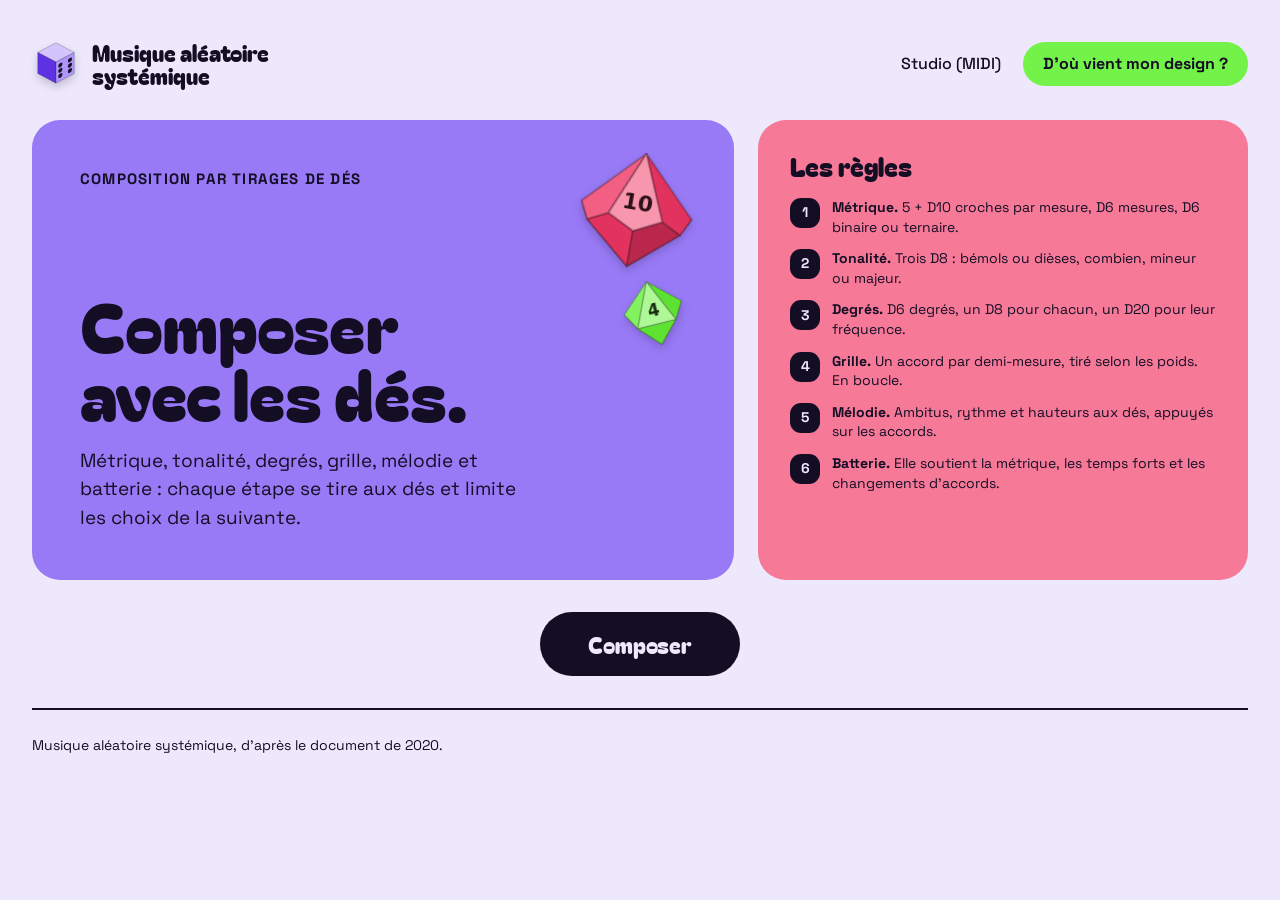
==== commit f2d9ac9f: "Page Studio : sortie MIDI par partie (instrument, canal, octave) et horloge MIDI ; moteur partagé da" ====
--- a/index.html
+++ b/index.html
@@ -7,201 +7,15 @@
 <link rel="preconnect" href="https://fonts.googleapis.com">
 <link rel="preconnect" href="https://fonts.gstatic.com" crossorigin>
 <link href="https://fonts.googleapis.com/css2?family=Bagel+Fat+One&family=Baloo+2:wght@800&family=Bricolage+Grotesque:wght@400;800&family=Bungee&family=Chewy&family=DM+Sans:wght@400;500;700&family=Figtree:wght@400;500;700&family=Fraunces:wght@400;900&family=Lilita+One&family=Nunito:wght@400;600;800&family=Outfit:wght@400;500;700&family=Righteous&family=Shrikhand&family=Space+Grotesk:wght@400;500;700&family=Unbounded:wght@500;800&family=Work+Sans:wght@400;500;700&family=IBM+Plex+Mono:wght@400;600&display=swap" rel="stylesheet">
-<style>
-:root{
-  /* Design lu dans le tirage : ces valeurs sont remplacées à chaque tirage par applyTheme(). Blocs fixes : seules couleurs, polices et arrondis changent. */
-  --bg:hsl(15 80% 95%); --surface:hsl(15 70% 99%); --ink:hsl(15 45% 10%);
-  --a1:hsl(15 88% 64%); --a2:hsl(135 88% 72%); --a3:hsl(225 88% 70%);
-  --a1-ink:var(--ink); --a2-ink:var(--ink); --a3-ink:var(--ink);
-  --deep:hsl(15 80% 38%); --tint:hsl(15 90% 90%);
-  --display:'Bricolage Grotesque', sans-serif; --display-w:800; --body:'DM Sans', sans-serif;
-  --mono:"IBM Plex Mono", ui-monospace, Menlo, monospace;
-  --radius:12px; --radius-xs:5px; --radius-btn:12px;
-  --hero-size:76px; --chord-size:24px;
-  --muted:color-mix(in srgb, var(--ink) 68%, transparent);
-  --line:color-mix(in srgb, var(--ink) 16%, transparent);
-  color-scheme:light;
-}
-*{box-sizing:border-box}
-[hidden]{display:none!important}
-html,body{margin:0}
-html{overflow-x:clip}
-body{background:var(--bg);color:var(--ink);font:16px/1.5 var(--body);padding:32px clamp(16px,3vw,32px) 24px}
-a{color:inherit} a:hover{opacity:.78}
-button,input{font:inherit;color:inherit}
-:focus-visible{outline:3px solid var(--ink);outline-offset:2px}
-h1,h2,h3{font-family:var(--display);font-weight:var(--display-w);margin:0;line-height:1.08;text-wrap:balance}
-.wrap{max-width:1216px;margin:0 auto;display:flex;flex-direction:column;gap:24px}
-.row{display:flex;flex-wrap:wrap;gap:24px}
-.card{background:var(--surface);border-radius:var(--radius);padding:32px;min-width:0;display:flex;flex-direction:column;gap:18px}
-.card h2{font-size:26px}
+<link rel="stylesheet" href="style.css">
 
-/* En-tête */
-header{min-height:64px;display:flex;flex-wrap:wrap;align-items:center;justify-content:space-between;gap:16px}
-.brand{display:flex;align-items:center;gap:12px;text-decoration:none}
-.brand span{font-family:var(--display);font-weight:var(--display-w);font-size:22px;line-height:1.05}
-nav{display:flex;flex-wrap:wrap;align-items:center;gap:8px}
-nav a{padding:12px 14px;font-weight:500;text-decoration:none}
-.btn{min-height:44px;padding:0 20px;border:0;font-weight:700;border-radius:var(--radius-btn);cursor:pointer;display:inline-flex;align-items:center;gap:8px;text-decoration:none}
-.btn-a3{background:var(--a3);color:var(--a3-ink)}
-.btn-ink{background:var(--ink);color:var(--bg)}
-.btn-line{background:transparent;color:inherit;box-shadow:inset 0 0 0 2px currentColor}
-.btn-big{min-height:52px;padding:0 26px;font-size:17px}
-.btn-sm{min-height:34px;padding:0 14px;font-size:14px;background:var(--bg);color:var(--ink)}
-.btn[aria-pressed="true"]{background:var(--a3);color:var(--a3-ink)}
-
-/* Accueil */
-.hero{flex:7 1 520px;min-height:440px;padding:48px;position:relative;overflow:hidden;justify-content:space-between;gap:32px;background:var(--a1);color:var(--a1-ink)}
-.hero .eyebrow{margin:0;font-size:15px;font-weight:700;letter-spacing:.08em;text-transform:uppercase}
-.hero h1{font-size:var(--hero-size);line-height:1;max-width:500px}
-.hero p.lead{margin:20px 0 0;font-size:19px;max-width:460px}
-.hero .actions{display:flex;flex-wrap:wrap;gap:12px}
-.hero .deco{position:absolute;pointer-events:none}
-.piece{flex:5 1 360px;min-height:440px}
-.piece ul{margin:0;padding:0;list-style:none;display:flex;flex-direction:column;gap:12px}
-.piece li{display:flex;align-items:center;gap:14px}
-.piece li .t{display:flex;flex-direction:column;gap:2px;min-width:0}
-.piece li b{font-size:16px}
-.piece li small{font-size:13px;opacity:.8}
-
-/* Grille */
-.grid-card{flex:8 1 560px}
-.grid-head{display:flex;flex-wrap:wrap;align-items:baseline;justify-content:space-between;gap:12px}
-.grid-head span{font-size:14px;font-weight:500;opacity:.8}
-.player{display:flex;flex-wrap:wrap;gap:10px 18px;align-items:center;font-size:14px}
-.player label{display:inline-flex;gap:6px;align-items:center;cursor:pointer}
-.tempo{display:inline-flex;gap:8px;align-items:center}
-.tempo output{font-family:var(--mono);min-width:3ch}
-input[type=range]{accent-color:var(--deep)}
-input[type=checkbox]{accent-color:var(--deep);width:16px;height:16px}
-.grid{display:grid;grid-template-columns:repeat(auto-fill,minmax(220px,1fr));gap:16px}
-@media (max-width:760px){.grid{grid-template-columns:repeat(2,minmax(0,1fr))}}
-@media (max-width:480px){.grid{grid-template-columns:1fr}}
-.measure{display:flex;flex-direction:column;gap:6px;min-width:0}
-.measure-top{font-size:12px;font-weight:700;opacity:.75;display:flex;justify-content:space-between}
-.halves{height:84px;display:grid;grid-template-columns:1fr 1fr;gap:4px}
-.half{padding:8px 10px;min-width:0;display:flex;flex-direction:column;justify-content:center;border-radius:var(--radius-xs);transition:box-shadow .08s}
-.half .rn{font-size:11px;font-weight:700;opacity:.75}
-.half .ch{font-family:var(--display);font-weight:var(--display-w);font-size:var(--chord-size);line-height:1.1;white-space:nowrap;overflow:hidden;text-overflow:ellipsis}
-.half.on{box-shadow:inset 0 0 0 3px var(--ink)}
-.roll-svg{display:block;width:100%;height:50px;background:var(--bg);border-radius:var(--radius-xs)}
-.roll-svg rect.n{fill:var(--deep)}
-.roll-svg line,.drum-svg line{stroke:var(--line);stroke-width:1;vector-effect:non-scaling-stroke}
-.mel{font-family:var(--mono);font-size:11px;color:var(--muted);display:grid;grid-template-columns:1fr 1fr;gap:8px}
-.drum-svg{display:block;width:100%;height:34px}
-.drum-svg .k{fill:var(--ink)} .drum-svg .sn{fill:var(--deep)} .drum-svg .hh{fill:color-mix(in srgb, var(--ink) 45%, transparent)} .drum-svg .cy{fill:var(--a3)}
-.ticks{display:flex;gap:2px}
-.ticks i{flex:1;height:6px;border-radius:2px;background:var(--line)}
-.ticks i.g{background:var(--muted)} .ticks i.d{background:var(--ink)} .ticks i.now{background:var(--deep)}
-.legend{display:flex;flex-wrap:wrap;gap:6px 16px;font-size:12px;color:var(--muted)}
-.legend i{display:inline-block;width:10px;height:10px;border-radius:2px;margin-right:6px;vertical-align:-1px}
-.status{font-size:13px;color:var(--muted);min-height:1.5em;margin:0}
-.weights{display:grid;gap:8px}
-.wrow{display:grid;grid-template-columns:76px 1fr 110px;gap:12px;align-items:center;font-size:14px}
-.wrow .name{font-family:var(--display);font-weight:var(--display-w);font-size:18px}
-.wbar{height:12px;background:var(--bg);border-radius:6px;overflow:hidden}
-.wbar span{display:block;height:100%;background:var(--deep);border-radius:6px}
-.wrow .meta{font-family:var(--mono);font-size:12px;color:var(--muted);text-align:right}
-.sub-h{font-size:18px}
-
-/* Règles */
-.rules-card{flex:4 1 300px;background:var(--a2);color:var(--a2-ink)}
-.rules-card ol{margin:0;padding:0;list-style:none;display:flex;flex-direction:column;gap:12px}
-.rules-card li{display:flex;gap:12px;align-items:flex-start;font-size:14px;line-height:1.4}
-.rules-card li > span:first-child{flex:none;width:30px;height:30px;display:grid;place-items:center;font-weight:800;font-size:14px;background:var(--ink);color:var(--bg);border-radius:var(--radius-xs)}
-
-/* Carnet */
-.carnet{display:grid;grid-template-columns:repeat(auto-fill,minmax(330px,1fr));gap:20px 28px}
-.section{display:grid;gap:10px;align-content:start}
-.section-head{display:flex;justify-content:space-between;align-items:center;gap:8px}
-.section-head h3{font-size:19px}
-.section-head h3 span{font-family:var(--mono);font-weight:400;font-size:13px;opacity:.6;margin-right:6px}
-.rolls{list-style:none;margin:0;padding:0;display:grid;gap:6px}
-.rolls li{display:flex;flex-wrap:wrap;gap:4px 10px;align-items:center;font-size:14px;min-width:0}
-.rolls .txt{flex:1 1 140px;min-width:0}
-.rolls .txt{color:var(--muted)} .rolls .txt strong{color:var(--ink)}
-.dice{display:inline-flex;align-items:center;gap:4px}
-.dice s{font-family:var(--mono);font-size:12px;opacity:.55}
-.chip{font-family:var(--mono);font-size:12px;background:var(--tint);color:var(--ink);border-radius:var(--radius-xs);padding:2px 8px;white-space:normal;overflow-wrap:anywhere;max-width:100%}
-.chip b{font-weight:600}
-
-footer{min-height:72px;display:flex;flex-wrap:wrap;align-items:center;justify-content:space-between;gap:12px;font-size:14px;border-top:2px solid var(--ink)}
-
-/* Vues */
-main{display:flex;flex-direction:column;gap:24px}
-#composition .row{align-items:flex-start}
-.dialog ol.r li{display:list-item}
-.landing .hero{min-height:460px}
-.landing .rules-card{flex:5 1 360px;min-height:460px}
-.compose-cta{display:flex;justify-content:center;padding:8px 0}
-.compose-cta .btn{min-height:64px;padding:0 48px;font-size:22px;font-family:var(--display);font-weight:var(--display-w)}
-.piece-card .piece-head{display:flex;flex-wrap:wrap;align-items:center;justify-content:space-between;gap:12px}
-.piece-card ul{margin:0;padding:0;list-style:none;display:grid;grid-template-columns:repeat(2,minmax(0,1fr));gap:12px 32px}
-@media (max-width:700px){.piece-card ul{grid-template-columns:1fr}}
-.piece-card li{display:flex;align-items:center;gap:14px}
-.piece-card li .t{display:flex;flex-direction:column;gap:2px;min-width:0}
-.piece-card li small{font-size:13px;opacity:.8}
-.carnet-card{flex:4 1 340px}
-.carnet-card .section{padding-top:14px;border-top:2px solid var(--line)}
-.carnet-card .section:first-of-type{border-top:0;padding-top:0}
-.section-head .tools{display:flex;gap:6px}
-.btn-q{min-width:34px;justify-content:center;padding:0}
-.actions-card{flex-direction:row;flex-wrap:wrap;align-items:center;gap:12px;padding:20px 32px}
-/* Modale */
-.modal{position:fixed;inset:0;z-index:10;padding:24px;display:flex;align-items:center;justify-content:center;background:rgba(0,0,0,.45)}
-.dialog{width:100%;max-width:640px;max-height:90vh;overflow-y:auto;padding:32px;display:flex;flex-direction:column;gap:18px;background:var(--surface);color:var(--ink);border-radius:var(--radius);box-shadow:0 24px 60px rgba(0,0,0,.25)}
-.dialog-head{display:flex;align-items:flex-start;justify-content:space-between;gap:16px}
-.dialog h2{font-size:30px}
-.dialog .body{display:flex;flex-direction:column;gap:14px}
-.dialog .body p{margin:0}
-.dialog .body ol.r{margin:0;padding-left:20px;display:flex;flex-direction:column;gap:8px}
-.close{flex:none;width:44px;height:44px;display:grid;place-items:center;border:0;padding:0;background:var(--bg);border-radius:999px;cursor:pointer}
-.dialog ul{margin:0;padding:0;list-style:none;display:flex;flex-direction:column;gap:14px}
-.dialog li{display:flex;align-items:center;gap:16px}
-.dialog li .t{display:flex;flex-direction:column;gap:3px}
-.dialog li b{font-size:15px} .dialog li span.d{font-size:14px;line-height:1.4}
-.swatches{display:flex;gap:8px}
-.swatches span{flex:1 1 0;height:32px;box-shadow:inset 0 0 0 1px rgba(0,0,0,.1);border-radius:var(--radius-xs)}
-@media (prefers-reduced-motion: reduce){.half{transition:none}}
-.hero h1{font-size:min(var(--hero-size), 12.5vw)}
-@media (max-width:860px){ #composition .grid-card{order:-1} }
-@media (max-width:600px){
-  body{padding:16px 14px 16px}
-  .wrap,main,.row{gap:16px}
-  header{min-height:0;gap:12px}
-  .brand span{font-size:18px}
-  .brand svg{width:38px;height:38px}
-  nav .btn{min-height:38px;padding:0 14px;font-size:14px}
-  .card{padding:20px}
-  .card h2{font-size:22px}
-  .hero{padding:24px;min-height:0;gap:20px}
-  .landing .hero,.landing .rules-card{min-height:0}
-  .hero .eyebrow{font-size:13px;padding-right:84px}
-  .hero p.lead{font-size:17px}
-  #decoBig{right:14px!important;top:14px!important}
-  #decoBig svg{width:64px;height:64px}
-  #decoSmall{display:none}
-  .compose-cta .btn{width:100%;min-height:58px;font-size:20px}
-  .piece-card .piece-head .player{width:100%}
-  .piece-card .piece-head .btn{flex:1 1 0;justify-content:center;padding:0 12px}
-  .piece-card .piece-head .btn{white-space:nowrap;font-size:15px}
-  .wrow .meta{font-size:11px}
-  .wrow{grid-template-columns:54px 1fr 96px}
-  .halves{height:72px}
-  .wrow{grid-template-columns:60px 1fr 86px;gap:8px}
-  .actions-card{padding:16px 20px}
-  .actions-card .btn{flex:1 1 140px;justify-content:center}
-  .modal{padding:12px}
-  .dialog{padding:22px;max-height:92vh}
-  .dialog h2{font-size:24px}
-}
-</style>
 </head>
 <body>
 <div class="wrap">
 <header>
   <a class="brand" href="#accueil" id="home"><span id="logoDie"></span><span>Musique aléatoire<br>systémique</span></a>
   <nav aria-label="Navigation principale">
+    <a href="studio.html">Studio (MIDI)</a>
     <button class="btn btn-a3" id="openDesign" type="button">D’où vient mon design ?</button>
   </nav>
 </header>
@@ -294,509 +108,6 @@
     <div class="body" id="modalBody"></div>
   </div>
 </div>
-<script>
-(() => {
-"use strict";
-const $ = id => document.getElementById(id);
-const d = n => 1 + Math.floor(Math.random() * n);
-function rollUntil(n, ok){ const rejected=[]; let v=d(n); while(!ok(v)){ rejected.push(v); v=d(n); } return {v, rejected}; }
-
-/* ---------- Théorie ---------- */
-const LET = "CDEFGAB", NAT = [0,2,4,5,7,9,11];
-const FR = {C:"Do",D:"Ré",E:"Mi",F:"Fa",G:"Sol",A:"La",B:"Si"};
-const SCALES = {maj:[0,2,4,5,7,9,11], nat:[0,2,3,5,7,8,10], harm:[0,2,3,5,7,8,11]};
-const TONICS = {
-  maj:{"♯":["C","G","D","A","E","B","F#","C#"], "♭":["C","F","Bb","Eb","Ab","Db","Gb","Cb"]},
-  min:{"♯":["A","E","B","F#","C#","G#","D#","A#"], "♭":["A","D","G","C","F","Bb","Eb","Ab"]}
-};
-const ACC = {"-2":"𝄫","-1":"♭","0":"","1":"♯","2":"𝄪"};
-const ACC_FR = {"-1":" bémol","0":"","1":" dièse"};
-const ROMAN = ["I","II","III","IV","V","VI","VII"];
-
-function parseNote(s){ const l=LET.indexOf(s[0]); const a=(s.slice(1).match(/#/g)||[]).length-(s.slice(1).match(/b/g)||[]).length; return {l,a,pc:(NAT[l]+a+12)%12}; }
-function buildScale(tonic, kind){
-  const t=parseNote(tonic), iv=SCALES[kind];
-  return iv.map((x,i)=>{ const l=(t.l+i)%7; const pc=(t.pc+x)%12; let a=pc-NAT[l]; if(a>6)a-=12; if(a<-6)a+=12; return {l,a,pc,name:LET[l]+ACC[a]}; });
-}
-function triad(scale,i){
-  const r=scale[i], t=scale[(i+2)%7], f=scale[(i+4)%7];
-  const th=(t.pc-r.pc+12)%12, fi=(f.pc-r.pc+12)%12;
-  let q="", rn=ROMAN[i];
-  if(th===4&&fi===7){q="";}
-  else if(th===3&&fi===7){q="m"; rn=rn.toLowerCase();}
-  else if(th===3&&fi===6){q="°"; rn=rn.toLowerCase()+"°";}
-  else if(th===4&&fi===8){q="+"; rn=rn+"+";}
-  return {name:r.name+q, rn, pcs:[r.pc,t.pc,f.pc]};
-}
-
-/* ---------- État ---------- */
-const S = {met:null, ton:null, deg:null, grid:null, mel:null, drums:null};
-
-function rollMet(){
-  const log=[];
-  const a=d(10), n=5+a;
-  log.push({die:"D10",v:a,txt:`5 + ${a} = <strong>${n} croches</strong> par mesure`});
-  const mes=d(6);
-  log.push({die:"D6",v:mes,txt:`<strong>${mes} mesure${mes>1?"s":""}</strong>`});
-  const dv=d(6), div=dv<=3?"binaire":"ternaire";
-  log.push({die:"D6",v:dv,txt:`division <strong>${div}</strong>`});
-  S.met={n,mes,div,a,dv,groups:groupsFor(n,div),log};
-}
-function groupsFor(n,div){
-  if(div==="binaire"){ const g=Array(Math.floor(n/2)).fill(2); if(n%2){g[g.length-1]=3;} return g; }
-  const r=n%3, k=Math.floor(n/3);
-  if(r===0) return Array(k).fill(3);
-  if(r===2) return [...Array(k).fill(3),2];
-  return [...Array(k-1).fill(3),2,2];
-}
-function rollTon(){
-  const log=[];
-  const a=d(8), alt=a<=4?"♭":"♯";
-  log.push({die:"D8",v:a,txt:`altérations en <strong>${alt==="♭"?"bémols":"dièses"}</strong>`});
-  const b=d(8), count=b===8?0:b;
-  log.push({die:"D8",v:b,txt:b===8?"8 → <strong>aucune altération</strong>":`<strong>${count} ${alt}</strong>`});
-  const c=d(8), mode=c<=4?"min":"maj";
-  log.push({die:"D8",v:c,txt:`mode <strong>${mode==="maj"?"majeur":"mineur"}</strong>`});
-  let kind="maj";
-  if(mode==="min"){ const p=d(2); kind=p===1?"nat":"harm"; log.push({die:"Pièce",v:p===1?"pile":"face",txt:`mineur <strong>${kind==="nat"?"naturel":"harmonique"}</strong>`}); }
-  const tonic=TONICS[mode][alt][count];
-  S.ton={alt,count,mode,kind,tonic,dice:[a,b,c],log};
-}
-function rollDeg(){
-  const log=[];
-  const nb=d(6);
-  log.push({die:"D6",v:nb,txt:`<strong>${nb} degré${nb>1?"s":""}</strong> utilisé${nb>1?"s":""}`});
-  const chosen=[];
-  for(let k=0;k<nb;k++){
-    const r=rollUntil(8,v=>v!==8&&!chosen.includes(v));
-    chosen.push(r.v);
-    log.push({die:"D8",v:r.v,rej:r.rejected,degSlot:r.v-1,txt:""});
-  }
-  let scores=chosen.map(()=>d(20));
-  const first=scores.slice();
-  let guard=0, tie=false;
-  while(new Set(scores).size<scores.length && guard++<50){
-    tie=true;
-    const counts={}; scores.forEach(s=>counts[s]=(counts[s]||0)+1);
-    scores=scores.map(s=>counts[s]>1?d(20):s);
-  }
-  S.deg={nb,list:chosen.map((g,i)=>({deg:g-1,score:scores[i],first:first[i]})),tie,log};
-}
-function dieFor(T){ if(T===1)return null; if(T<=4)return 4; if(T<=6)return 6; if(T<=10)return 10; if(T<=20)return 20; return 100; }
-function rollGrid(){
-  const list=S.deg.list.slice().sort((a,b)=>a.score-b.score);
-  const n=list.length, T=n*(n+1)/2, die=dieFor(T);
-  let lo=1; const ranges=list.map((x,i)=>{ const w=i+1; const r={deg:x.deg,w,lo,hi:lo+w-1}; lo+=w; return r; });
-  const cells=[], log=[];
-  const count=S.met.mes*2;
-  for(let c=0;c<count;c++){
-    let face, rej=[], v;
-    if(die===null){ face=1; }
-    else if(die===100){ const r=rollUntil(100,x=>x<=84); rej=r.rejected; v=r.v; face=((v-1)%21)+1; }
-    else { const r=rollUntil(die,x=>x<=T); rej=r.rejected; v=r.v; face=v; }
-    const range=ranges.find(r=>face>=r.lo&&face<=r.hi);
-    cells.push({deg:range.deg,v,face,rej});
-  }
-  S.grid={T,die,ranges,cells,log};
-}
-
-const R2=[[4],[2,2],[2,1,1],[1,1,2],[1,1,1,1],[-2,2]];
-const R3=[[6],[4,2],[2,4],[2,2,2],[3,1,2],[-2,2,2]];
-const STEP={1:-2,2:-1,3:-1,4:0,5:1,6:1,7:2};
-const mod7=i=>((i%7)+7)%7;
-function rollMel(){
-  const log=[], M=S.met, n=M.n;
-  const a=d(6), span=a<=2?5:a<=4?7:9;
-  log.push({die:"D6",v:a,txt:`ambitus <strong>${span===5?"sixte":span===7?"octave":"dixième"}</strong>`});
-  const lo=-Math.floor(span/2), hi=lo+span;
-  const nearest=(set,cur,excl)=>{ let best=null; for(let i=lo;i<=hi;i++){ if(!set.includes(mod7(i))||(excl&&i===cur)) continue; if(best===null||Math.abs(i-cur)<Math.abs(best-cur)||(Math.abs(i-cur)===Math.abs(best-cur)&&Math.abs(i)<Math.abs(best))) best=i; } return best===null?cur:best; };
-  const notes=[]; let cur=0;
-  for(let m=0;m<M.mes;m++){
-    const rr=[], pr=[]; let pos=0; const evs=[];
-    M.groups.forEach(g=>{ const r=d(6); rr.push(r); (g===2?R2:R3)[r-1].forEach(x=>{ evs.push({start:pos,dur:Math.abs(x),rest:x<0}); pos+=Math.abs(x); }); });
-    const started=[false,false];
-    evs.forEach(ev=>{
-      if(ev.rest) return;
-      const half=ev.start<n?0:1, deg=S.grid.cells[m*2+half].deg, tones=[deg,(deg+2)%7,(deg+4)%7];
-      if(!started[half]){ started[half]=true; const r=d(6); cur=nearest([tones[r<=2?0:r<=4?1:2]],cur,false); pr.push(`[${r}]`); }
-      else { const r=d(8); if(r===8){ cur=nearest(tones,cur,true); } else { let nx=cur+STEP[r]; if(nx>hi||nx<lo) nx=cur-STEP[r]; cur=nx; } pr.push(String(r)); }
-      notes.push({m,start:ev.start,dur:ev.dur,idx:cur,half});
-    });
-    log.push({die:"D6",v:rr.join("·"),txt:`m.${m+1} rythme`});
-    if(pr.length) log.push({die:"D6/D8",v:pr.join(" "),txt:`m.${m+1} hauteurs`});
-  }
-  if(notes.length){ const last=notes[notes.length-1]; const deg=S.grid.cells[last.m*2+last.half].deg; last.idx=nearest([deg],last.idx,false); }
-  S.mel={span,lo,hi,notes,log};
-}
-
-const GM={kick:36,snare:38,hhc:42,hho:46,ride:51,crash:49};
-function rollDrums(){
-  const log=[], M=S.met, n=M.n, G=S.grid;
-  const r1=d(6), ride=r1>=5; log.push({die:"D6",v:r1,txt:`cymbale de rythme : <strong>${ride?"ride":"charleston"}</strong>`});
-  const r2=d(6), dens=r2<=2?"croches":r2<=4?"doubles":"groupes"; log.push({die:"D6",v:r2,txt:`densité : <strong>${dens==="croches"?"croches":dens==="doubles"?"doubles croches":"un coup par groupe"}</strong>`});
-  const r3=d(6), fill=r3>=5; log.push({die:"D6",v:r3,txt:fill?"<strong>break</strong> de caisse claire en fin de grille":"pas de break"});
-  const hits=[]; const add=(m,st,inst,vel)=>{ if(!hits.some(h=>h.m===m&&h.s===st&&h.inst===inst)) hits.push({m,s:st,inst,vel}); };
-  const starts=[]; let acc=0; M.groups.forEach(g=>{ starts.push(acc); acc+=g; });
-  for(let m=0;m<M.mes;m++){
-    const rr=[], extra=[];
-    const fillFrom = (fill&&m===M.mes-1) ? starts[starts.length-1]*2 : Infinity;
-    starts.forEach((c,gi)=>{ const st=2*c; if(st>=fillFrom) return;
-      if(gi===0){ add(m,st,"kick",110); }
-      else { const r=d(6); rr.push(r); if(r<=2||r===6) add(m,st,"kick",95); if(r>=3) add(m,st,"snare",100); } });
-    if(n<fillFrom) add(m,n,"kick",100);
-    [0,1].forEach(h=>{ const cell=m*2+h, st=h?n:0; if(st>=fillFrom) return;
-      if(cell===0){ add(m,0,"crash",110); return; }
-      if(G.cells[cell].deg!==G.cells[cell-1].deg){ const r=d(6); extra.push(`${h?"½":"1"}:${r}`); if(r>=5) add(m,st,"crash",100); } });
-    const hat=ride?"ride":"hhc";
-    for(let st=0;st<2*n&&st<fillFrom;st++){
-      const isGroup=st%2===0&&starts.includes(st/2);
-      const on = dens==="doubles" || (dens==="croches"&&st%2===0) || (dens==="groupes"&&isGroup);
-      if(on) add(m,st,hat,isGroup?95:(st%2?55:75));
-    }
-    if(!ride && dens!=="groupes" && 2*n-2<fillFrom){ const r=d(6); extra.push(`ouv:${r}`); if(r===6){ const i=hits.findIndex(h=>h.m===m&&h.s===2*n-2&&h.inst==="hhc"); if(i>=0) hits.splice(i,1); add(m,2*n-2,"hho",85); } }
-    if(fillFrom<Infinity){ for(let st=fillFrom, k=0; st<2*n; st++, k++) add(m,st,"snare",60+Math.min(60,k*8)); add(m,fillFrom,"kick",100); }
-    log.push({die:"D6",v:rr.length?rr.join("·"):"—",txt:`m.${m+1} groupes${extra.length?` · crash/ouvert ${extra.join(" ")}`:""}`});
-  }
-  S.drums={ride,dens,fill,hits,log};
-}
-
-/* ---------- Rendu ---------- */
-let scale=[], chords={};
-function computeChords(){ scale=buildScale(S.ton.tonic,S.ton.kind); chords={}; for(let i=0;i<7;i++) chords[i]=triad(scale,i); }
-function keyNameFr(){ const t=parseNote(S.ton.tonic); return FR[LET[t.l]]+(ACC_FR[t.a]||"")+" "+(S.ton.mode==="maj"?"majeur":"mineur"); }
-let HUES=[15,135,225];
-function dieSvg(kind,value,hue,size){
-  const hs=(s,l,a)=>`hsl(${hue} ${s}% ${l}%${a?" / "+a:""})`;
-  const c={top:hs(90,88),light:hs(88,78),mid:hs(85,66),dark:hs(75,54),deep:hs(65,44),edge:hs(45,18,.35),ink:hs(45,12)};
-  const P=(pts,f)=>`<polygon points="${pts}" fill="${f}" stroke="${c.edge}" stroke-width="1.5" stroke-linejoin="round"/>`;
-  let body="", pos=null; const label=String(value);
-  if(kind==="d4"){ body=P("46,8 96,72 84,88",c.dark)+P("46,8 84,88 8,88",c.light); pos=[46,66,26]; }
-  else if(kind==="d6"){
-    body=P("50,8 88,28 50,48 12,28",c.top)+P("12,28 50,48 50,92 12,72",c.dark)+P("50,48 88,28 88,72 50,92",c.light);
-    const n=Math.min(6,Math.max(1,parseInt(label,10)||1)); const F={1:[4],2:[0,8],3:[0,4,8],4:[0,2,6,8],5:[0,2,4,6,8],6:[0,2,3,5,6,8]};
-    let dots=""; F[n].forEach(i=>{ dots+=`<circle cx="${(i%3-1)*10}" cy="${(Math.floor(i/3)-1)*11}" r="4.4" fill="${c.ink}"/>`; });
-    body+=`<g transform="translate(69 60) skewY(-27.8)">${dots}</g>`;
-  }
-  else if(kind==="d8"){ body=P("8,42 50,96 22,66",c.deep)+P("92,42 78,66 50,96",c.deep)+P("22,66 50,96 78,66",c.dark)+P("50,4 8,42 22,66",c.mid)+P("50,4 78,66 92,42",c.dark)+P("50,4 22,66 78,66",c.light); pos=[50,46,24]; }
-  else if(kind==="d10"||kind==="d100"){ body=P("5,50 12,64 50,96",c.deep)+P("95,50 50,96 88,64",c.deep)+P("12,64 28,56 50,67 50,96",c.dark)+P("88,64 50,96 50,67 72,56",c.deep)+P("50,4 5,50 12,64 28,56",c.mid)+P("50,4 72,56 88,64 95,50",c.dark)+P("50,4 28,56 50,67 72,56",c.light); pos=[50,44,22]; }
-  else if(kind==="coin"){ body=`<circle cx="50" cy="54" r="40" fill="${c.dark}" stroke="${c.edge}" stroke-width="1.5"/><circle cx="50" cy="50" r="40" fill="${c.light}" stroke="${c.edge}" stroke-width="1.5"/><circle cx="50" cy="50" r="31" fill="none" stroke="${c.mid}" stroke-width="3"/>`; pos=[50,50,22]; }
-  else { body=P("50,4 10,27 50,22",c.mid)+P("50,4 50,22 90,27",c.top)+P("90,27 50,22 78,68",c.mid)+P("90,27 78,68 90,73",c.dark)+P("90,73 78,68 50,96",c.deep)+P("50,96 78,68 22,68",c.dark)+P("50,96 22,68 10,73",c.deep)+P("10,73 22,68 10,27",c.dark)+P("10,27 22,68 50,22",c.mid)+P("50,22 22,68 78,68",c.light); pos=[50,54,24]; }
-  let num="";
-  if(pos){ const units=label.length>2?pos[2]*.6:label.length>1?pos[2]*.8:pos[2]; num=`<text x="${pos[0]}" y="${pos[1]}" text-anchor="middle" dominant-baseline="central" font-family="system-ui,sans-serif" font-weight="800" font-size="${units}" fill="${c.ink}">${label}</text>`; }
-  return `<svg width="${size}" height="${size}" viewBox="0 0 100 100" aria-hidden="true" style="flex:none;filter:drop-shadow(0 4px 4px rgba(0,0,0,.18))">${body}${num}</svg>`;
-}
-let dieHueIdx=0;
-function dieChip(e){
-  const rej=(e.rej&&e.rej.length)?e.rej.map(x=>`<s>${x}</s>`).join(""):"";
-  const kinds={D4:"d4",D6:"d6",D8:"d8",D10:"d10",D20:"d20",D100:"d100","Pièce":"coin"};
-  const k=kinds[e.die], single=(typeof e.v==="number")||(/^\d+$/.test(String(e.v)))||(k==="coin");
-  if(k && single){ const hue=HUES[(dieHueIdx++)%3]; const lbl=k==="coin"?(e.v==="pile"?"P":"F"):e.v; return `<span class="dice" title="${e.die} : ${e.v}">${rej}${dieSvg(k,lbl,hue,30)}</span>`; }
-  return `<span class="chip">${e.die} ${rej}<b>${e.v}</b></span>`;
-}
-function noteName(i){ return scale[mod7(i)].name; }
-function melMidi(i){ const tpc=scale[0].pc; const base=60+tpc; const oct=Math.floor(i/7); return base+12*oct+((scale[mod7(i)].pc-tpc+12)%12); }
-function drumSvg(m){
-  const n=S.met.n, W=n*2*10, rows={crash:0,hhc:1,hho:1,ride:1,snare:2,kick:3}, cls={crash:"cy",hhc:"hh",hho:"hh",ride:"hh",snare:"sn",kick:"k"};
-  const r=S.drums.hits.filter(h=>h.m===m).map(h=>`<rect class="${cls[h.inst]}" x="${h.s*10+1.5}" y="${rows[h.inst]*8+1}" width="${h.inst==="hho"?14:7}" height="6" rx="1.5" opacity="${(0.35+h.vel/180).toFixed(2)}"/>`).join("");
-  return `<svg class="drum-svg" viewBox="0 0 ${W} 32" preserveAspectRatio="none" role="img" aria-label="Batterie mesure ${m+1}"><line x1="${W/2}" y1="0" x2="${W/2}" y2="32"/>${r}</svg>`;
-}
-function renderLog(id,entries){ $(id).innerHTML=entries.map(e=>`<li>${dieChip(e)}<span class="txt">${e.txt}</span></li>`).join(""); }
-
-const DISPLAY=[["Shrikhand","'Shrikhand', cursive",400,1],["Bricolage Grotesque","'Bricolage Grotesque', sans-serif",800,1.05],["Fraunces","'Fraunces', serif",900,1.02],["Lilita One","'Lilita One', sans-serif",400,1.08],["Bungee","'Bungee', sans-serif",400,.78],["Unbounded","'Unbounded', sans-serif",800,.76],["Baloo 2","'Baloo 2', sans-serif",800,1.05],["Chewy","'Chewy', cursive",400,1.05],["Righteous","'Righteous', sans-serif",400,.95],["Bagel Fat One","'Bagel Fat One', sans-serif",400,.9]];
-const BODY=[["DM Sans","'DM Sans', sans-serif"],["Nunito","'Nunito', sans-serif"],["Outfit","'Outfit', sans-serif"],["Figtree","'Figtree', sans-serif"],["Work Sans","'Work Sans', sans-serif"],["Space Grotesk","'Space Grotesk', sans-serif"]];
-const RADII=[0,6,12,20,28,40];
-function lum(h,s,l){ s/=100; l/=100; const k=n=>(n+h/30)%12, a=s*Math.min(l,1-l), f=n=>l-a*Math.max(-1,Math.min(k(n)-3,Math.min(9-k(n),1))), lin=c=>c<=.03928?c/12.92:Math.pow((c+.055)/1.055,2.4); return .2126*lin(f(0))+.7152*lin(f(8))+.0722*lin(f(4)); }
-const contrast=(a,b)=>(Math.max(a,b)+.05)/(Math.min(a,b)+.05);
-let THEME=null;
-function drawDesign(){
-  const sign=d(8), cnt=d(8), mode=d(8), title=d(10), text=d(6), shape=d(6);
-  return {sign,cnt,mode,title,text,shape,flat:sign<=4,count:cnt===8?0:cnt,minor:mode<=4};
-}
-function applyTheme(P){
-  const fifths=P.flat?-P.count:P.count;
-  const root=(15+fifths*30+360)%360;
-  const iv=P.minor?[0,3,7]:[0,4,7];
-  const hues=iv.map(x=>(root+x*30)%360); HUES=hues;
-  const disp=DISPLAY[P.title-1], body=BODY[P.text-1], rad=RADII[P.shape-1];
-  const lift=h=>h>=190&&h<=300?8:0, accL=[64,72,62];
-  const acc=hues.map((h,i)=>({h,s:88,l:accL[i]+lift(h)}));
-  const hsl=c=>`hsl(${c.h} ${c.s}% ${c.l}%)`;
-  const inkC={h:root,s:45,l:10}, inkL=lum(inkC.h,inkC.s,inkC.l), ink=hsl(inkC);
-  const pickInk=c=>{ const L=lum(c.h,c.s,c.l); return contrast(L,inkL)>=contrast(L,1)?ink:"#ffffff"; };
-  const v={"--bg":hsl({h:root,s:80,l:95}),"--surface":hsl({h:root,s:70,l:99}),"--ink":ink,
-    "--a1":hsl(acc[0]),"--a2":hsl(acc[1]),"--a3":hsl(acc[2]),"--a1-ink":pickInk(acc[0]),"--a2-ink":pickInk(acc[1]),"--a3-ink":pickInk(acc[2]),
-    "--deep":`hsl(${hues[0]} 75% 36%)`,"--tint":`hsl(${hues[0]} 90% 90%)`,
-    "--display":disp[1],"--display-w":disp[2],"--body":body[1],
-    "--hero-size":Math.round(76*disp[3])+"px","--chord-size":Math.round(24*disp[3])+"px",
-    "--radius":rad+"px","--radius-xs":Math.round(rad*.4)+"px","--radius-btn":(rad>=20?999:rad)+"px"};
-  const r=document.documentElement.style; Object.entries(v).forEach(([k,val])=>r.setProperty(k,val));
-  const tints=hues.map(h=>`hsl(${h} 90% ${88+lift(h)/2}%)`), tints2=hues.map(h=>`hsl(${h} 85% ${80+lift(h)/2}%)`);
-  THEME={P,root,hues,disp,body,rad,v,tints,tints2};
-  $("logoDie").innerHTML=dieSvg("d6",P.text,hues[0],48);
-  $("decoBig").innerHTML=dieSvg("d10",P.title,hues[1],124);
-  $("decoSmall").innerHTML=dieSvg("d8",P.cnt,hues[2],70);
-}
-function render(){
-  computeChords(); dieHueIdx=0;
-  const M=S.met, Tn=S.ton, D=S.deg, G=S.grid;
-  renderLog("log-met",M.log);
-  renderLog("log-ton",Tn.log);
-  // Degrés : nom d'accord recalculé selon la tonalité
-  const degEntries=D.log.map(e=> e.degSlot===undefined?e:{...e,txt:`degré <strong>${ROMAN[e.degSlot]}</strong> → <strong>${chords[e.degSlot].name}</strong>`});
-  const ordered=D.list.slice().sort((a,b)=>b.score-a.score);
-  D.list.forEach(x=>degEntries.push({die:"D20",v:x.score,rej:x.first!==x.score?[x.first]:[],txt:`fréquence de <strong>${chords[x.deg].name}</strong>`}));
-  if(D.tie) degEntries.push({die:"—",v:"",txt:"égalité au D20 : scores à égalité relancés (barrés)"});
-  renderLog("log-deg",degEntries);
-  const dieLbl=G.die===null?"aucun dé":"D"+G.die;
-  const gl=[{die:"Total",v:G.T,txt:G.die===null?"un seul accord, pas de tirage":`chances réparties sur un <strong>${dieLbl}</strong>`}];
-  G.cells.forEach((c,i)=>{ if(G.die===null)return; gl.push({die:dieLbl,v:c.v,rej:c.rej,txt:`m.${Math.floor(i/2)+1} ${i%2?"2ᵉ":"1ʳᵉ"} moitié → <strong>${chords[c.deg].name}</strong>${G.die===100?` (case ${c.face})`:""}`}); });
-  renderLog("log-grid",gl);
-  renderLog("log-mel",S.mel.log);
-  renderLog("log-drums",S.drums.log);
-  $("hatLbl").textContent=S.drums.ride?"Ride":"Charleston";
-
-  const Hh=THEME.hues;
-  const keyFull=keyNameFr()+(Tn.mode==="min"?(Tn.kind==="nat"?" naturel":" harmonique"):"");
-  const rows=[
-    {k:"d10",v:M.a,h:Hh[0],l:"Métrique",r:`${M.n}/8`,d:"5 + D10 croches par mesure"},
-    {k:"d6",v:M.mes,h:Hh[1],l:"Mesures",r:String(M.mes),d:"D6, un accord par demi-mesure, en boucle"},
-    {k:"d6",v:M.dv,h:Hh[2],l:"Division",r:M.div,d:"groupes de croches : "+M.groups.join("+")},
-    {k:"d8",v:Tn.dice[1],h:Hh[0],l:"Tonalité",r:keyFull,d:(Tn.count?`${Tn.count} ${Tn.alt}`:"aucune altération")+` · dés : ${Tn.dice.join(", ")}`},
-    {k:"d6",v:D.nb,h:Hh[1],l:"Accords",r:ordered.map(x=>chords[x.deg].name).join(" "),d:"du plus au moins fréquent · "+ordered.map(x=>chords[x.deg].rn).join(" ")},
-    {k:"d6",v:S.mel.span===5?2:S.mel.span===7?4:6,h:Hh[2],l:"Mélodie et batterie",r:`ambitus ${S.mel.span===5?"sixte":S.mel.span===7?"octave":"dixième"}, ${S.drums.ride?"ride":"charleston"}`,d:`${S.mel.notes.length} notes · densité ${S.drums.dens==="croches"?"croches":S.drums.dens==="doubles"?"doubles croches":"par groupe"}${S.drums.fill?" · break en fin":""}`}
-  ];
-  $("pieceRows").innerHTML=rows.map(x=>`<li>${dieSvg(x.k,x.v,x.h,48)}<span class="t"><b>${x.l} : ${x.r}</b><small>${x.d}</small></span></li>`).join("");
-  $("grille-titre").textContent="La grille, en "+keyFull;
-  $("gridSub").textContent=`${M.n}/8 (${M.groups.join("+")}) · un accord par demi-mesure · en boucle`;
-  $("footKey").textContent=`${keyFull} · ${M.n}/8 · ${M.mes} mesure${M.mes>1?"s":""}`;
-
-
-  // Grille
-  const order=D.list.map(x=>x.deg).sort((a,b)=>a-b);
-  const degColor=d=>{ const k=order.indexOf(d); return k<3?THEME.tints[k]:THEME.tints2[k-3]; };
-  const starts=new Set(); let acc=0; M.groups.forEach(g=>{starts.add(acc); acc+=g;});
-  let html="";
-  for(let m=0;m<M.mes;m++){
-    let ticks=""; for(let s=0;s<M.n*2;s++){ const c=s/2; const cls= s===0?"d":(s%2===0&&starts.has(c)?"g":""); ticks+=`<i class="${cls}" data-t="${s}"></i>`; }
-    html+=`<div class="measure"><div class="measure-top"><span>Mesure ${m+1}</span><span>${M.n}/8</span></div><div class="halves">`;
-    for(let h=0;h<2;h++){ const c=G.cells[m*2+h], ch=chords[c.deg];
-      html+=`<div class="half" data-cell="${m*2+h}" style="background:${degColor(c.deg)}"><span class="rn">${ch.rn}</span><span class="ch">${ch.name}</span></div>`; }
-    const Mel=S.mel, W=M.n*2*10, H=(Mel.span+1)*6;
-    const mn=Mel.notes.filter(x=>x.m===m);
-    const rects=mn.map(x=>`<rect class="n" x="${x.start*10+.5}" y="${(Mel.hi-x.idx)*6+.5}" width="${x.dur*10-1}" height="5" rx="1"/>`).join("");
-    const names=[0,1].map(h=>mn.filter(x=>x.half===h).map(x=>noteName(x.idx)).join(" ")||"—");
-    html+=`</div><svg class="roll-svg" viewBox="0 0 ${W} ${H}" preserveAspectRatio="none" role="img" aria-label="Mélodie mesure ${m+1}"><line x1="${W/2}" y1="0" x2="${W/2}" y2="${H}"/>${rects}</svg><div class="mel"><span>${names[0]}</span><span>${names[1]}</span></div>${drumSvg(m)}<div class="ticks" data-m="${m}">${ticks}</div></div>`;
-  }
-  $("grid").innerHTML=html;
-
-  // Poids
-  $("dieInfo").textContent=G.die===null?"Un seul accord":`Dé de grille : D${G.die} pour ${G.T} chances`;
-  const maxW=G.ranges.length;
-  $("weights").innerHTML=G.ranges.slice().reverse().map(r=>{ const ch=chords[r.deg]; const pct=Math.round(r.w/G.T*100);
-    return `<div class="wrow"><span class="name">${ch.name}</span><span class="wbar"><span style="width:${r.w/maxW*100}%"></span></span><span class="meta">${r.lo===r.hi?r.lo:r.lo+"–"+r.hi} · ${pct} %</span></div>`; }).join("");
-}
-
-/* ---------- Texte & MIDI ---------- */
-function gridText(){
-  const M=S.met, G=S.grid;
-  const ordered=S.deg.list.slice().sort((a,b)=>b.score-a.score);
-  let rows=[]; for(let m=0;m<M.mes;m++){ rows.push("| "+chords[G.cells[m*2].deg].name.padEnd(5)+" "+chords[G.cells[m*2+1].deg].name.padEnd(5)+" "); }
-  return ["Musique aléatoire systémique",
-    `Mesure : ${M.n}/8 (${M.groups.join("+")}), ${M.div}, ${M.mes} mesure${M.mes>1?"s":""} en boucle`,
-    `Tonalité : ${keyNameFr()}${S.ton.mode==="min"?" ("+(S.ton.kind==="nat"?"naturel":"harmonique")+")":""}`,
-    `Accords (du plus fréquent) : ${ordered.map(x=>chords[x.deg].name+" "+chords[x.deg].rn).join(", ")}`,
-    "", rows.join("")+"|",
-    "", "Mélodie : "+Array.from({length:M.mes},(_,m)=>S.mel.notes.filter(x=>x.m===m).map(x=>noteName(x.idx)).join(" ")).join(" | ")].join("\n");
-}
-function voicing(pcs){ const out=pcs.map(pc=>{ let n=57+((pc-57)%12+12)%12; return n; }); return out.sort((a,b)=>a-b); }
-function bassNote(pc){ return 36+((pc-36)%12+12)%12; }
-
-function buildMidi(){
-  const M=S.met, G=S.grid, PPQ=480, CRO=240, SUB=120;
-  const ev=[];
-  const bpmQ=Number($("tempo").value);
-  const tempo=Math.round(60000000/bpmQ);
-  const sf=S.ton.alt==="♯"?S.ton.count:-S.ton.count;
-  ev.push({t:0,o:0,b:[0xFF,0x51,3,(tempo>>16)&255,(tempo>>8)&255,tempo&255]});
-  ev.push({t:0,o:0,b:[0xFF,0x58,4,M.n,3,24,8]});
-  ev.push({t:0,o:0,b:[0xFF,0x59,2,sf&255,S.ton.mode==="min"?1:0]});
-  ev.push({t:0,o:0,b:[0xC0,48]}); ev.push({t:0,o:0,b:[0xC1,33]}); ev.push({t:0,o:0,b:[0xC2,73]});
-  const mLen=M.n*CRO, half=M.n*SUB;
-  for(let m=0;m<M.mes;m++){
-    for(let h=0;h<2;h++){ const c=G.cells[m*2+h], ch=chords[c.deg], t0=m*mLen+h*half;
-      voicing(ch.pcs).forEach(n=>{ ev.push({t:t0,o:1,b:[0x90,n,72]}); ev.push({t:t0+half-10,o:0,b:[0x80,n,0]}); }); }
-    let acc=0; M.groups.forEach(g=>{ const t0=m*mLen+acc*CRO; const cell=m*2+(acc*2<M.n?0:1); const n=bassNote(chords[G.cells[cell].deg].pcs[0]);
-      ev.push({t:t0,o:1,b:[0x91,n,90]}); ev.push({t:t0+g*CRO-10,o:0,b:[0x81,n,0]}); acc+=g; });
-  }
-  S.drums.hits.forEach(h=>{ const t0=h.m*mLen+h.s*SUB; ev.push({t:t0,o:1,b:[0x99,GM[h.inst],h.vel]}); ev.push({t:t0+60,o:0,b:[0x89,GM[h.inst],0]}); });
-  S.mel.notes.forEach(x=>{ const t0=x.m*mLen+x.start*SUB, nn=melMidi(x.idx); ev.push({t:t0,o:1,b:[0x92,nn,96]}); ev.push({t:t0+x.dur*SUB-10,o:0,b:[0x82,nn,0]}); });
-  ev.sort((a,b)=>a.t-b.t||a.o-b.o);
-  const trk=[]; const name=[...new TextEncoder().encode("Grille aleatoire")];
-  trk.push(0,0xFF,0x03,name.length,...name);
-  let last=0;
-  const vlq=v=>{ const bytes=[v&0x7F]; while((v>>=7)>0) bytes.unshift((v&0x7F)|0x80); return bytes; };
-  ev.forEach(e=>{ trk.push(...vlq(e.t-last),...e.b); last=e.t; });
-  trk.push(...vlq(M.mes*mLen-last),0xFF,0x2F,0);
-  const L=trk.length;
-  return new Uint8Array([0x4D,0x54,0x68,0x64,0,0,0,6,0,0,0,1,(PPQ>>8)&255,PPQ&255,0x4D,0x54,0x72,0x6B,(L>>>24)&255,(L>>16)&255,(L>>8)&255,L&255,...trk]);
-}
-const CRC=(()=>{ const t=new Uint32Array(256); for(let n=0;n<256;n++){ let c=n; for(let k=0;k<8;k++) c=c&1?0xEDB88320^(c>>>1):c>>>1; t[n]=c>>>0; } return t; })();
-function crc32(u){ let c=0xFFFFFFFF; for(let i=0;i<u.length;i++) c=CRC[(c^u[i])&255]^(c>>>8); return (c^0xFFFFFFFF)>>>0; }
-function zip(files){
-  const enc=new TextEncoder(), parts=[], central=[]; let off=0;
-  const u16=v=>[v&255,(v>>8)&255], u32=v=>[v&255,(v>>8)&255,(v>>16)&255,(v>>>24)&255];
-  files.forEach(f=>{ const nm=enc.encode(f.name), data=f.data, crc=crc32(data);
-    const head=[...u32(0x04034b50),...u16(20),...u16(0x0800),...u16(0),...u16(0),...u16(0x21),...u32(crc),...u32(data.length),...u32(data.length),...u16(nm.length),...u16(0),...nm];
-    parts.push(new Uint8Array(head),data);
-    central.push(...u32(0x02014b50),...u16(20),...u16(20),...u16(0x0800),...u16(0),...u16(0),...u16(0x21),...u32(crc),...u32(data.length),...u32(data.length),...u16(nm.length),...u16(0),...u16(0),...u16(0),...u16(0),...u32(0),...u32(off),...nm);
-    off+=head.length+data.length; });
-  const end=[...u32(0x06054b50),...u16(0),...u16(0),...u16(files.length),...u16(files.length),...u32(central.length),...u32(off),...u16(0)];
-  return new Blob([...parts,new Uint8Array(central),new Uint8Array(end)]);
-}
-function slug(){ return (keyNameFr()+"-"+S.met.n+"-8").normalize("NFD").replace(/[̀-ͯ]/g,"").replace(/[^a-zA-Z0-9]+/g,"-").toLowerCase(); }
-
-/* ---------- Audio ---------- */
-let ctx=null, master=null, playing=false, timer=null, nextTime=0, sub=0, meas=0, queue=[], raf=0;
-const mtof=n=>440*Math.pow(2,(n-69)/12);
-function ensureCtx(){ if(ctx) return; ctx=new (window.AudioContext||window.webkitAudioContext)(); const comp=ctx.createDynamicsCompressor(); master=ctx.createGain(); master.gain.value=.55; master.connect(comp); comp.connect(ctx.destination); }
-function tone(freq,t,dur,{type="triangle",gain=.12,attack=.02,release=.15,cutoff=2400}={}){
-  const o=ctx.createOscillator(), g=ctx.createGain(), f=ctx.createBiquadFilter();
-  o.type=type; o.frequency.value=freq; f.type="lowpass"; f.frequency.value=cutoff;
-  g.gain.setValueAtTime(0,t); g.gain.linearRampToValueAtTime(gain,t+attack); g.gain.setValueAtTime(gain,t+Math.max(attack,dur-release)); g.gain.linearRampToValueAtTime(0,t+dur);
-  o.connect(f); f.connect(g); g.connect(master); o.start(t); o.stop(t+dur+.02);
-}
-let noiseBuf=null;
-function noise(t,dur,{hp=6000,bp=0,gain=.2,decay=dur}={}){
-  if(!noiseBuf){ noiseBuf=ctx.createBuffer(1,ctx.sampleRate*1.5,ctx.sampleRate); const ch=noiseBuf.getChannelData(0); for(let i=0;i<ch.length;i++) ch[i]=Math.random()*2-1; }
-  const src=ctx.createBufferSource(); src.buffer=noiseBuf; const f=ctx.createBiquadFilter(); f.type=bp?"bandpass":"highpass"; f.frequency.value=bp||hp; const g=ctx.createGain();
-  g.gain.setValueAtTime(gain,t); g.gain.exponentialRampToValueAtTime(.001,t+decay); src.connect(f); f.connect(g); g.connect(master); src.start(t); src.stop(t+dur+.05);
-}
-function drum(inst,t,vel){
-  const v=vel/127;
-  if(inst==="kick"){ const o=ctx.createOscillator(), g=ctx.createGain(); o.frequency.setValueAtTime(140,t); o.frequency.exponentialRampToValueAtTime(42,t+.13); g.gain.setValueAtTime(.95*v,t); g.gain.exponentialRampToValueAtTime(.001,t+.32); o.connect(g); g.connect(master); o.start(t); o.stop(t+.35); }
-  else if(inst==="snare"){ noise(t,.18,{hp:1400,gain:.38*v,decay:.16}); tone(185,t,.09,{type:"triangle",gain:.22*v,attack:.001,release:.07}); }
-  else if(inst==="hhc"){ noise(t,.05,{hp:7500,gain:.16*v,decay:.04}); }
-  else if(inst==="hho"){ noise(t,.32,{hp:7000,gain:.15*v,decay:.3}); }
-  else if(inst==="ride"){ noise(t,.45,{bp:5200,gain:.1*v,decay:.4}); tone(3100,t,.25,{type:"sine",gain:.025*v,attack:.001,release:.2,cutoff:8000}); }
-  else if(inst==="crash"){ noise(t,1.4,{hp:3800,gain:.26*v,decay:1.3}); }
-}
-function click(t,level){ const f=[0,900,1250,1700][level], v=[0,.05,.1,.16][level]; tone(f,t,.035,{type:"sine",gain:v,attack:.001,release:.03,cutoff:8000}); }
-function subDur(){ return 60/(Number($("tempo").value)*4); }
-function schedule(s,m,t){
-  const M=S.met, n=M.n, cell=m*2+(s<n?0:1), ch=chords[S.grid.cells[cell].deg], sd=subDur();
-  if(s===0||s===n){ voicing(ch.pcs).forEach(x=>{ tone(mtof(x),t,n*sd,{type:"sawtooth",gain:.035,attack:.04,release:.12,cutoff:1500}); tone(mtof(x),t,n*sd,{type:"triangle",gain:.05,attack:.02,release:.12}); }); }
-  if(s%2===0){ const c=s/2; let acc=0, isStart=false, g=0; for(const gg of M.groups){ if(acc===c){isStart=true; g=gg;} acc+=gg; }
-    if($("optClick").checked) click(t, c===0?3:(isStart?2:1));
-    if(isStart&&$("optBass").checked){ tone(mtof(bassNote(ch.pcs[0])),t,g*2*sd*.95,{type:"triangle",gain:.22,attack:.005,release:.08,cutoff:900}); } }
-  if($("optDrums").checked){ S.drums.hits.forEach(h=>{ if(h.m===m&&h.s===s) drum(h.inst,t,h.vel); }); }
-  if($("optMel").checked){ S.mel.notes.forEach(x=>{ if(x.m===m&&x.start===s){ const f=mtof(melMidi(x.idx)); tone(f,t,x.dur*sd*.95,{type:"triangle",gain:.16,attack:.008,release:.06,cutoff:3200}); tone(f*2,t,x.dur*sd*.9,{type:"sine",gain:.03,attack:.008,release:.06}); } }); }
-  if($("optArp").checked){ const v=voicing(ch.pcs); tone(mtof(v[s%3]+12),t,sd*.9,{type:"square",gain:.025,attack:.003,release:.05,cutoff:2600}); }
-  queue.push({t,cell,s,m});
-}
-function scheduler(){
-  while(nextTime<ctx.currentTime+.12){
-    meas%=S.met.mes; if(sub>=S.met.n*2) sub=0;
-    schedule(sub,meas,nextTime);
-    nextTime+=subDur(); sub++; if(sub>=S.met.n*2){ sub=0; meas=(meas+1)%S.met.mes; }
-  }
-}
-function draw(){
-  if(!playing) return;
-  let cur=null; while(queue.length&&queue[0].t<=ctx.currentTime){ cur=queue.shift(); }
-  if(cur){
-    document.querySelectorAll(".half.on").forEach(e=>e.classList.remove("on"));
-    document.querySelectorAll(".ticks i.now").forEach(e=>e.classList.remove("now"));
-    const h=document.querySelector(`.half[data-cell="${cur.cell}"]`); if(h) h.classList.add("on");
-    const tk=document.querySelector(`.ticks[data-m="${cur.m}"] i[data-t="${cur.s}"]`); if(tk) tk.classList.add("now");
-  }
-  raf=requestAnimationFrame(draw);
-}
-async function togglePlay(){
-  const b=$("play");
-  if(playing){ playing=false; clearInterval(timer); cancelAnimationFrame(raf); queue=[]; b.textContent="▶ Écouter en boucle"; b.setAttribute("aria-pressed","false");
-    document.querySelectorAll(".half.on,.ticks i.now").forEach(e=>e.classList.remove("on","now")); return; }
-  try{ ensureCtx(); await ctx.resume(); }catch(e){ $("status").textContent="Le son n’a pas pu démarrer dans ce navigateur."; return; }
-  playing=true; sub=0; meas=0; nextTime=ctx.currentTime+.08; queue=[];
-  timer=setInterval(scheduler,25); scheduler(); draw();
-  b.textContent="■ Arrêter"; b.setAttribute("aria-pressed","true");
-}
-
-/* ---------- Actions ---------- */
-function reroll(what){
-  if(what==="all"){ rollMet(); rollTon(); rollDeg(); rollGrid(); rollMel(); rollDrums(); }
-  else if(what==="met"){ rollMet(); rollGrid(); rollMel(); rollDrums(); }
-  else if(what==="ton"){ rollTon(); }
-  else if(what==="deg"){ rollDeg(); rollGrid(); rollMel(); rollDrums(); }
-  else if(what==="grid"){ rollGrid(); rollMel(); rollDrums(); }
-  else if(what==="mel"){ rollMel(); }
-  else if(what==="drums"){ rollDrums(); }
-  queue=[]; render();
-  $("status").textContent="";
-}
-$("rollAll").addEventListener("click",()=>{ applyTheme(drawDesign()); reroll("all"); });
-document.querySelectorAll("[data-reroll]").forEach(b=>b.addEventListener("click",()=>reroll(b.dataset.reroll)));
-$("play").addEventListener("click",togglePlay);
-$("tempo").addEventListener("input",()=>{ $("tempoOut").textContent=$("tempo").value; });
-$("copy").addEventListener("click",async()=>{ try{ await navigator.clipboard.writeText(gridText()); $("status").textContent="Grille copiée dans le presse-papiers."; }catch(e){ $("status").textContent="La copie a été refusée par le navigateur."; } });
-
-let downloads=null;
-const inClaude=!!(window.claude&&window.claude.use);
-if(inClaude){ $("dl").hidden=true; window.claude.use("downloads").then(ns=>{ downloads=ns; if(ns){ $("dl").textContent="Télécharger MIDI (.zip)"; $("dl").hidden=false; } }).catch(()=>{}); }
-$("dl").addEventListener("click",async()=>{
-  const enc=new TextEncoder(), base=slug();
-  if(!inClaude){
-    const url=URL.createObjectURL(new Blob([buildMidi()],{type:"audio/midi"}));
-    const a=document.createElement("a"); a.href=url; a.download=base+".mid"; document.body.appendChild(a); a.click(); a.remove();
-    setTimeout(()=>URL.revokeObjectURL(url),2000);
-    $("status").textContent="Fichier MIDI téléchargé."; return;
-  }
-  if(!downloads) return;
-  const blob=zip([{name:base+".mid",data:buildMidi()},{name:base+".txt",data:enc.encode(gridText())}]);
-  try{ await downloads.save({filename:base+".zip",data:blob}); $("status").textContent="Fichier enregistré : le .mid est dans le .zip."; }
-  catch(e){ $("status").textContent= e&&e.code==="declined"?"Téléchargement annulé.":"Le téléchargement n’est pas disponible ici."; }
-});
-
-const modal=$("modal"); let lastFocus=null;
-function openModal(title,html){ $("modale-titre").textContent=title; $("modalBody").innerHTML=html; lastFocus=document.activeElement; modal.hidden=false; $("closeModal").focus(); }
-function closeModal(){ modal.hidden=true; if(lastFocus) lastFocus.focus(); }
-$("closeModal").addEventListener("click",closeModal);
-function designHtml(){
-  const T=THEME, P=T.P, H=T.hues;
-  const rows=[
-    {k:"d8",v:P.sign,h:H[0],m:"D8 : "+(P.flat?"bémols":"dièses"),d:"sens de rotation de la couleur sur le cercle, comme sur le cycle des quintes"},
-    {k:"d8",v:P.cnt,h:H[1],m:"D8 : "+(P.count===0?"aucune altération":P.count+" altération"+(P.count>1?"s":"")),d:`couleur de base : 30° de plus par altération, Do majeur est le point de départ (teinte ${T.root}°)`},
-    {k:"d8",v:P.mode,h:H[2],m:"D8 : "+(P.minor?"mineur":"majeur"),d:P.minor?"palette en accord mineur : 3 couleurs espacées comme la-do-mi":"palette en accord majeur : 3 couleurs espacées comme do-mi-sol"},
-    {k:"d10",v:P.title,h:H[0],m:"D10 : police des titres",d:"une police par face sur 10 : "+T.disp[0]},
-    {k:"d6",v:P.text,h:H[1],m:"D6 : police du texte",d:"une police par face sur 6 : "+T.body[0]},
-    {k:"d6",v:P.shape,h:H[2],m:"D6 : forme des blocs",d:`du plus anguleux (1) au plus arrondi (6) : ${T.rad} px`}
-  ];
-  return `<p>Le design est tiré au sort à chaque arrivée sur le site et à chaque « Tout relancer », avec ses propres dés, comme une tonalité qu’on ne jouerait pas. La place et la taille des blocs ne changent jamais.</p>
-  <ul>${rows.map(x=>`<li>${dieSvg(x.k,x.v,x.h,56)}<span class="t"><b>${x.m}</b><span class="d">→ ${x.d}</span></span></li>`).join("")}</ul>
-  <div class="swatches" aria-label="Palette de cette page">${[["Fond","--bg"],["Couleur 1","--a1"],["Couleur 2","--a2"],["Couleur 3","--a3"],["Encre","--ink"]].map(([n,k])=>`<span title="${n}" style="background:${T.v[k]}"></span>`).join("")}</div>`;
-}
-$("openDesign").addEventListener("click",()=>openModal("D’où vient mon design ?",designHtml()));
-const RULES={
-  met:["Métrique",`<ol class="r"><li><strong>Croches par mesure</strong> : 5 + D10, donc de 6 à 15 croches.</li><li><strong>Nombre de mesures</strong> : D6, de 1 à 6. La grille tourne en boucle.</li><li><strong>Division</strong> : D6. De 1 à 3, binaire : les croches sont groupées par 2. De 4 à 6, ternaire : groupées par 3. Un groupe de 3 ou de 2 complète si le compte ne tombe pas juste (7/8 binaire = 2+2+3, 8/8 ternaire = 3+3+2).</li></ol><p>Les groupes donnent les temps forts : la batterie et la mélodie s’y appuient.</p>`],
-  ton:["Tonalité",`<ol class="r"><li><strong>D8</strong> : de 1 à 4 bémols, de 5 à 8 dièses.</li><li><strong>D8</strong> : nombre d’altérations. Le 8 donne aucune altération (do majeur ou la mineur).</li><li><strong>D8</strong> : de 1 à 4 mineur, de 5 à 8 majeur.</li><li>En mineur, <strong>pile ou face</strong> : mineur naturel ou harmonique (V majeur, VII diminué).</li></ol><p>Exemple : 5, 2, 6 donne deux dièses en majeur, soit ré majeur.</p>`],
-  deg:["Degrés",`<ol class="r"><li><strong>D6</strong> : combien de degrés on utilise.</li><li><strong>D8 par degré</strong> : lequel (I à VII). Le 8 et les doublons sont relancés.</li><li><strong>D20 par degré</strong> : sa fréquence. Plus le score est haut, plus l’accord reviendra. Les égalités sont relancées.</li></ol><p>Exemple en ré majeur : I, II, III et VI donnent D, Em, F♯m et Bm.</p>`],
-  grid:["Grille",`<ol class="r"><li>Les degrés sont classés par leur score au D20. Le dernier reçoit 1 chance, le suivant 2… le premier n chances.</li><li>Le total des chances donne le dé : 3 → D4 (4 relancé), 6 → D6, 10 → D10, 15 → D20 (au-delà de 15 relancé), 21 → D100 (1 à 84 ramené de 1 à 21, 85 à 100 relancé).</li><li>Un lancer par <strong>demi-mesure</strong> choisit l’accord. Une mesure de 7 croches se coupe en 2 × 7 doubles croches.</li></ol><p>Exemple avec 4 degrés : D = 1, F♯m = 2–3, Em = 4–6, Bm = 7–10, sur un D10.</p>`],
-  mel:["Mélodie (règles provisoires)",`<ol class="r"><li><strong>Ambitus</strong> : D6. De 1 à 2 une sixte, de 3 à 4 une octave, de 5 à 6 une dixième, autour de la tonique.</li><li><strong>Rythme</strong> : un D6 par groupe de croches. Groupe de 2 : noire, 2 croches, croche + 2 doubles, 2 doubles + croche, 4 doubles, demi-soupir + croche. Groupe de 3 : noire pointée, noire + croche, croche + noire, 3 croches, croche pointée + double + croche, demi-soupir + 2 croches.</li><li><strong>Note d’appui</strong> : la 1ʳᵉ note de chaque demi-mesure est une note de l’accord, au D6 (1–2 fondamentale, 3–4 tierce, 5–6 quinte), la plus proche de la précédente.</li><li><strong>Notes suivantes</strong> : D8. 1 tierce en dessous, 2–3 degré en dessous, 4 même note, 5–6 degré au-dessus, 7 tierce au-dessus, 8 saut vers la note de l’accord la plus proche. Hors ambitus, le mouvement s’inverse.</li><li>La dernière note de la grille devient la fondamentale de son accord.</li></ol>`],
-  drums:["Batterie",`<ol class="r"><li><strong>Trois dés pour toute la grille</strong> : D6 cymbale de rythme (1–4 charleston, 5–6 ride), D6 densité (1–2 croches, 3–4 doubles croches, 5–6 un coup par groupe), D6 break (5–6 roulement de caisse claire sur le dernier groupe de la grille).</li><li><strong>Grosse caisse</strong> au 1ᵉʳ temps et à chaque demi-mesure.</li><li><strong>Autres groupes de croches</strong> : D6. 1–2 grosse caisse, 3–5 caisse claire, 6 les deux.</li><li><strong>Crash</strong> au début de la grille, puis D6 5–6 quand l’accord change.</li><li><strong>Charleston ouvert</strong> sur la dernière croche de la mesure au D6 6.</li></ol>`]
-};
-document.querySelectorAll("[data-rule]").forEach(b=>b.addEventListener("click",()=>{ const r=RULES[b.dataset.rule]; openModal(r[0],r[1]); }));
-modal.addEventListener("click",e=>{ if(e.target===modal) closeModal(); });
-document.addEventListener("keydown",e=>{ if(e.key==="Escape"&&!modal.hidden) closeModal(); });
-
-function showLanding(){
-  if(playing) togglePlay();
-  applyTheme(drawDesign());
-  $("composition").hidden=true; $("landing").hidden=false; $("footKey").textContent="";
-  window.scrollTo(0,0);
-}
-$("compose").addEventListener("click",()=>{ reroll("all"); $("landing").hidden=true; $("composition").hidden=false; window.scrollTo(0,0); });
-$("home").addEventListener("click",e=>{ e.preventDefault(); showLanding(); });
-showLanding();
-})();
-</script>
+<script src="app.js"></script>
 </body>
 </html>
--- a/style.css
+++ b/style.css
@@ -0,0 +1,198 @@
+:root{
+  /* Design lu dans le tirage : ces valeurs sont remplacées à chaque tirage par applyTheme(). Blocs fixes : seules couleurs, polices et arrondis changent. */
+  --bg:hsl(15 80% 95%); --surface:hsl(15 70% 99%); --ink:hsl(15 45% 10%);
+  --a1:hsl(15 88% 64%); --a2:hsl(135 88% 72%); --a3:hsl(225 88% 70%);
+  --a1-ink:var(--ink); --a2-ink:var(--ink); --a3-ink:var(--ink);
+  --deep:hsl(15 80% 38%); --tint:hsl(15 90% 90%);
+  --display:'Bricolage Grotesque', sans-serif; --display-w:800; --body:'DM Sans', sans-serif;
+  --mono:"IBM Plex Mono", ui-monospace, Menlo, monospace;
+  --radius:12px; --radius-xs:5px; --radius-btn:12px;
+  --hero-size:76px; --chord-size:24px;
+  --muted:color-mix(in srgb, var(--ink) 68%, transparent);
+  --line:color-mix(in srgb, var(--ink) 16%, transparent);
+  color-scheme:light;
+}
+*{box-sizing:border-box}
+[hidden]{display:none!important}
+html,body{margin:0}
+html{overflow-x:clip}
+body{background:var(--bg);color:var(--ink);font:16px/1.5 var(--body);padding:32px clamp(16px,3vw,32px) 24px}
+a{color:inherit} a:hover{opacity:.78}
+button,input{font:inherit;color:inherit}
+:focus-visible{outline:3px solid var(--ink);outline-offset:2px}
+h1,h2,h3{font-family:var(--display);font-weight:var(--display-w);margin:0;line-height:1.08;text-wrap:balance}
+.wrap{max-width:1216px;margin:0 auto;display:flex;flex-direction:column;gap:24px}
+.row{display:flex;flex-wrap:wrap;gap:24px}
+.card{background:var(--surface);border-radius:var(--radius);padding:32px;min-width:0;display:flex;flex-direction:column;gap:18px}
+.card h2{font-size:26px}
+
+/* En-tête */
+header{min-height:64px;display:flex;flex-wrap:wrap;align-items:center;justify-content:space-between;gap:16px}
+.brand{display:flex;align-items:center;gap:12px;text-decoration:none}
+.brand span{font-family:var(--display);font-weight:var(--display-w);font-size:22px;line-height:1.05}
+nav{display:flex;flex-wrap:wrap;align-items:center;gap:8px}
+nav a{padding:12px 14px;font-weight:500;text-decoration:none}
+.btn{min-height:44px;padding:0 20px;border:0;font-weight:700;border-radius:var(--radius-btn);cursor:pointer;display:inline-flex;align-items:center;gap:8px;text-decoration:none}
+.btn-a3{background:var(--a3);color:var(--a3-ink)}
+.btn-ink{background:var(--ink);color:var(--bg)}
+.btn-line{background:transparent;color:inherit;box-shadow:inset 0 0 0 2px currentColor}
+.btn-big{min-height:52px;padding:0 26px;font-size:17px}
+.btn-sm{min-height:34px;padding:0 14px;font-size:14px;background:var(--bg);color:var(--ink)}
+.btn[aria-pressed="true"]{background:var(--a3);color:var(--a3-ink)}
+
+/* Accueil */
+.hero{flex:7 1 520px;min-height:440px;padding:48px;position:relative;overflow:hidden;justify-content:space-between;gap:32px;background:var(--a1);color:var(--a1-ink)}
+.hero .eyebrow{margin:0;font-size:15px;font-weight:700;letter-spacing:.08em;text-transform:uppercase}
+.hero h1{font-size:var(--hero-size);line-height:1;max-width:500px}
+.hero p.lead{margin:20px 0 0;font-size:19px;max-width:460px}
+.hero .actions{display:flex;flex-wrap:wrap;gap:12px}
+.hero .deco{position:absolute;pointer-events:none}
+.piece{flex:5 1 360px;min-height:440px}
+.piece ul{margin:0;padding:0;list-style:none;display:flex;flex-direction:column;gap:12px}
+.piece li{display:flex;align-items:center;gap:14px}
+.piece li .t{display:flex;flex-direction:column;gap:2px;min-width:0}
+.piece li b{font-size:16px}
+.piece li small{font-size:13px;opacity:.8}
+
+/* Grille */
+.grid-card{flex:8 1 560px}
+.grid-head{display:flex;flex-wrap:wrap;align-items:baseline;justify-content:space-between;gap:12px}
+.grid-head span{font-size:14px;font-weight:500;opacity:.8}
+.player{display:flex;flex-wrap:wrap;gap:10px 18px;align-items:center;font-size:14px}
+.player label{display:inline-flex;gap:6px;align-items:center;cursor:pointer}
+.tempo{display:inline-flex;gap:8px;align-items:center}
+.tempo output{font-family:var(--mono);min-width:3ch}
+input[type=range]{accent-color:var(--deep)}
+input[type=checkbox]{accent-color:var(--deep);width:16px;height:16px}
+.grid{display:grid;grid-template-columns:repeat(auto-fill,minmax(220px,1fr));gap:16px}
+@media (max-width:760px){.grid{grid-template-columns:repeat(2,minmax(0,1fr))}}
+@media (max-width:480px){.grid{grid-template-columns:1fr}}
+.measure{display:flex;flex-direction:column;gap:6px;min-width:0}
+.measure-top{font-size:12px;font-weight:700;opacity:.75;display:flex;justify-content:space-between}
+.halves{height:84px;display:grid;grid-template-columns:1fr 1fr;gap:4px}
+.half{padding:8px 10px;min-width:0;display:flex;flex-direction:column;justify-content:center;border-radius:var(--radius-xs);transition:box-shadow .08s}
+.half .rn{font-size:11px;font-weight:700;opacity:.75}
+.half .ch{font-family:var(--display);font-weight:var(--display-w);font-size:var(--chord-size);line-height:1.1;white-space:nowrap;overflow:hidden;text-overflow:ellipsis}
+.half.on{box-shadow:inset 0 0 0 3px var(--ink)}
+.roll-svg{display:block;width:100%;height:50px;background:var(--bg);border-radius:var(--radius-xs)}
+.roll-svg rect.n{fill:var(--deep)}
+.roll-svg line,.drum-svg line{stroke:var(--line);stroke-width:1;vector-effect:non-scaling-stroke}
+.mel{font-family:var(--mono);font-size:11px;color:var(--muted);display:grid;grid-template-columns:1fr 1fr;gap:8px}
+.drum-svg{display:block;width:100%;height:34px}
+.drum-svg .k{fill:var(--ink)} .drum-svg .sn{fill:var(--deep)} .drum-svg .hh{fill:color-mix(in srgb, var(--ink) 45%, transparent)} .drum-svg .cy{fill:var(--a3)}
+.ticks{display:flex;gap:2px}
+.ticks i{flex:1;height:6px;border-radius:2px;background:var(--line)}
+.ticks i.g{background:var(--muted)} .ticks i.d{background:var(--ink)} .ticks i.now{background:var(--deep)}
+.legend{display:flex;flex-wrap:wrap;gap:6px 16px;font-size:12px;color:var(--muted)}
+.legend i{display:inline-block;width:10px;height:10px;border-radius:2px;margin-right:6px;vertical-align:-1px}
+.status{font-size:13px;color:var(--muted);min-height:1.5em;margin:0}
+.weights{display:grid;gap:8px}
+.wrow{display:grid;grid-template-columns:76px 1fr 110px;gap:12px;align-items:center;font-size:14px}
+.wrow .name{font-family:var(--display);font-weight:var(--display-w);font-size:18px}
+.wbar{height:12px;background:var(--bg);border-radius:6px;overflow:hidden}
+.wbar span{display:block;height:100%;background:var(--deep);border-radius:6px}
+.wrow .meta{font-family:var(--mono);font-size:12px;color:var(--muted);text-align:right}
+.sub-h{font-size:18px}
+
+/* Sortie MIDI */
+.midi{display:flex;flex-direction:column;gap:12px;padding:16px;border-radius:var(--radius-xs);background:var(--bg)}
+.midi-head{display:flex;flex-wrap:wrap;align-items:center;justify-content:space-between;gap:10px}
+.midi-head h3{font-size:18px}
+.midi-rows{display:grid;grid-template-columns:auto minmax(0,1fr) auto auto;gap:8px 10px;align-items:center;font-size:14px}
+.midi-rows select{font:inherit;font-size:14px;padding:6px 8px;border-radius:var(--radius-xs);border:1px solid var(--line);background:var(--surface);color:var(--ink);min-width:0;max-width:100%}
+.midi-rows .lbl{font-weight:700}
+@media (max-width:600px){.midi-rows{grid-template-columns:1fr 1fr}.midi-rows .lbl{grid-column:1/-1;margin-top:6px}.midi-rows .port{grid-column:1/-1}}
+/* Règles */
+.rules-card{flex:4 1 300px;background:var(--a2);color:var(--a2-ink)}
+.rules-card ol{margin:0;padding:0;list-style:none;display:flex;flex-direction:column;gap:12px}
+.rules-card li{display:flex;gap:12px;align-items:flex-start;font-size:14px;line-height:1.4}
+.rules-card li > span:first-child{flex:none;width:30px;height:30px;display:grid;place-items:center;font-weight:800;font-size:14px;background:var(--ink);color:var(--bg);border-radius:var(--radius-xs)}
+
+/* Carnet */
+.carnet{display:grid;grid-template-columns:repeat(auto-fill,minmax(330px,1fr));gap:20px 28px}
+.section{display:grid;gap:10px;align-content:start}
+.section-head{display:flex;justify-content:space-between;align-items:center;gap:8px}
+.section-head h3{font-size:19px}
+.section-head h3 span{font-family:var(--mono);font-weight:400;font-size:13px;opacity:.6;margin-right:6px}
+.rolls{list-style:none;margin:0;padding:0;display:grid;gap:6px}
+.rolls li{display:flex;flex-wrap:wrap;gap:4px 10px;align-items:center;font-size:14px;min-width:0}
+.rolls .txt{flex:1 1 140px;min-width:0}
+.rolls .txt{color:var(--muted)} .rolls .txt strong{color:var(--ink)}
+.dice{display:inline-flex;align-items:center;gap:4px}
+.dice s{font-family:var(--mono);font-size:12px;opacity:.55}
+.chip{font-family:var(--mono);font-size:12px;background:var(--tint);color:var(--ink);border-radius:var(--radius-xs);padding:2px 8px;white-space:normal;overflow-wrap:anywhere;max-width:100%}
+.chip b{font-weight:600}
+
+footer{min-height:72px;display:flex;flex-wrap:wrap;align-items:center;justify-content:space-between;gap:12px;font-size:14px;border-top:2px solid var(--ink)}
+
+/* Vues */
+main{display:flex;flex-direction:column;gap:24px}
+#composition .row{align-items:flex-start}
+.dialog ol.r li{display:list-item}
+.landing .hero{min-height:460px}
+.landing .rules-card{flex:5 1 360px;min-height:460px}
+.compose-cta{display:flex;justify-content:center;padding:8px 0}
+.compose-cta .btn{min-height:64px;padding:0 48px;font-size:22px;font-family:var(--display);font-weight:var(--display-w)}
+.piece-card .piece-head{display:flex;flex-wrap:wrap;align-items:center;justify-content:space-between;gap:12px}
+.piece-card ul{margin:0;padding:0;list-style:none;display:grid;grid-template-columns:repeat(2,minmax(0,1fr));gap:12px 32px}
+@media (max-width:700px){.piece-card ul{grid-template-columns:1fr}}
+.piece-card li{display:flex;align-items:center;gap:14px}
+.piece-card li .t{display:flex;flex-direction:column;gap:2px;min-width:0}
+.piece-card li small{font-size:13px;opacity:.8}
+.carnet-card{flex:4 1 340px}
+.carnet-card .section{padding-top:14px;border-top:2px solid var(--line)}
+.carnet-card .section:first-of-type{border-top:0;padding-top:0}
+.section-head .tools{display:flex;gap:6px}
+.btn-q{min-width:34px;justify-content:center;padding:0}
+.actions-card{flex-direction:row;flex-wrap:wrap;align-items:center;gap:12px;padding:20px 32px}
+/* Modale */
+.modal{position:fixed;inset:0;z-index:10;padding:24px;display:flex;align-items:center;justify-content:center;background:rgba(0,0,0,.45)}
+.dialog{width:100%;max-width:640px;max-height:90vh;overflow-y:auto;padding:32px;display:flex;flex-direction:column;gap:18px;background:var(--surface);color:var(--ink);border-radius:var(--radius);box-shadow:0 24px 60px rgba(0,0,0,.25)}
+.dialog-head{display:flex;align-items:flex-start;justify-content:space-between;gap:16px}
+.dialog h2{font-size:30px}
+.dialog .body{display:flex;flex-direction:column;gap:14px}
+.dialog .body p{margin:0}
+.dialog .body ol.r{margin:0;padding-left:20px;display:flex;flex-direction:column;gap:8px}
+.close{flex:none;width:44px;height:44px;display:grid;place-items:center;border:0;padding:0;background:var(--bg);border-radius:999px;cursor:pointer}
+.dialog ul{margin:0;padding:0;list-style:none;display:flex;flex-direction:column;gap:14px}
+.dialog li{display:flex;align-items:center;gap:16px}
+.dialog li .t{display:flex;flex-direction:column;gap:3px}
+.dialog li b{font-size:15px} .dialog li span.d{font-size:14px;line-height:1.4}
+.swatches{display:flex;gap:8px}
+.swatches span{flex:1 1 0;height:32px;box-shadow:inset 0 0 0 1px rgba(0,0,0,.1);border-radius:var(--radius-xs)}
+@media (prefers-reduced-motion: reduce){.half{transition:none}}
+.hero h1{font-size:min(var(--hero-size), 12.5vw)}
+@media (max-width:860px){ #composition .grid-card{order:-1} }
+@media (max-width:600px){
+  body{padding:16px 14px 16px}
+  .wrap,main,.row{gap:16px}
+  header{min-height:0;gap:12px}
+  .brand span{font-size:18px}
+  .brand svg{width:38px;height:38px}
+  nav .btn{min-height:38px;padding:0 14px;font-size:14px}
+  .card{padding:20px}
+  .card h2{font-size:22px}
+  .hero{padding:24px;min-height:0;gap:20px}
+  .landing .hero,.landing .rules-card{min-height:0}
+  .hero .eyebrow{font-size:13px;padding-right:84px}
+  .hero p.lead{font-size:17px}
+  #decoBig{right:14px!important;top:14px!important}
+  #decoBig svg{width:64px;height:64px}
+  #decoSmall{display:none}
+  .compose-cta .btn{width:100%;min-height:58px;font-size:20px}
+  .piece-card .piece-head .player{width:100%}
+  .piece-card .piece-head .btn{flex:1 1 0;justify-content:center;padding:0 12px}
+  .piece-card .piece-head .btn{white-space:nowrap;font-size:15px}
+  .wrow .meta{font-size:11px}
+  .wrow{grid-template-columns:54px 1fr 96px}
+  .halves{height:72px}
+  .wrow{grid-template-columns:60px 1fr 86px;gap:8px}
+  .actions-card{padding:16px 20px}
+  .actions-card .btn{flex:1 1 140px;justify-content:center}
+  .modal{padding:12px}
+  .dialog{padding:22px;max-height:92vh}
+  .dialog h2{font-size:24px}
+}
+
+.rules-list{margin:0;padding-left:20px;display:flex;flex-direction:column;gap:6px;font-size:14px;color:var(--muted)}
+.rules-list strong{color:var(--ink)}
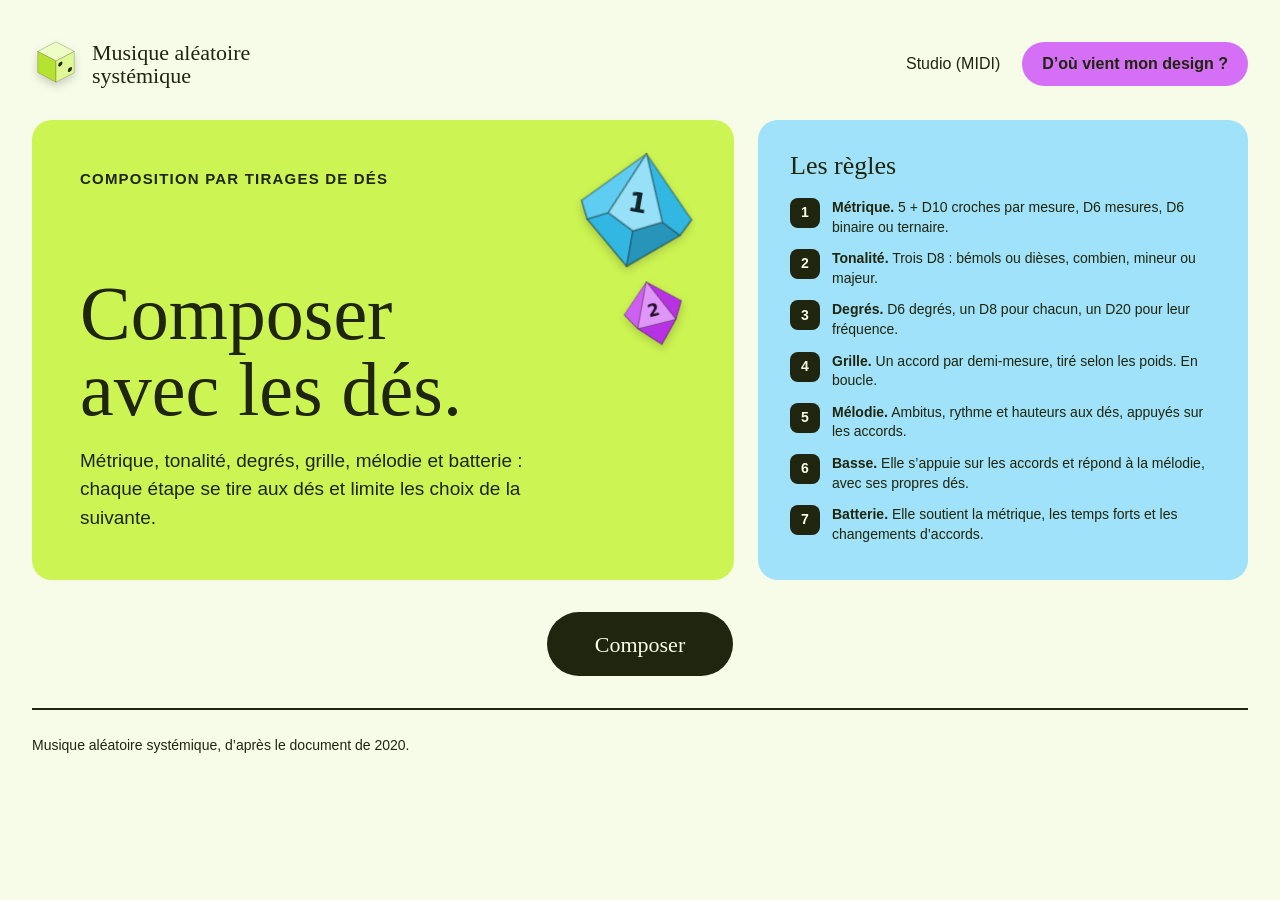
==== commit 1546cc00: "Basse aux dés qui répond à la mélodie (étape VI, relance avec la mélodie) ; case pour couper les acc" ====
--- a/index.html
+++ b/index.html
@@ -39,7 +39,8 @@
         <li><span>3</span><span><strong>Degrés.</strong> D6 degrés, un D8 pour chacun, un D20 pour leur fréquence.</span></li>
         <li><span>4</span><span><strong>Grille.</strong> Un accord par demi-mesure, tiré selon les poids. En boucle.</span></li>
         <li><span>5</span><span><strong>Mélodie.</strong> Ambitus, rythme et hauteurs aux dés, appuyés sur les accords.</span></li>
-        <li><span>6</span><span><strong>Batterie.</strong> Elle soutient la métrique, les temps forts et les changements d’accords.</span></li>
+        <li><span>6</span><span><strong>Basse.</strong> Elle s’appuie sur les accords et répond à la mélodie, avec ses propres dés.</span></li>
+        <li><span>7</span><span><strong>Batterie.</strong> Elle soutient la métrique, les temps forts et les changements d’accords.</span></li>
       </ol>
     </section>
   </div>
@@ -66,7 +67,8 @@
       <div class="section"><div class="section-head"><h3><span>III</span>Degrés</h3><span class="tools"><button class="btn btn-sm btn-q" data-rule="deg" type="button" aria-label="Règle des degrés">?</button><button class="btn btn-sm" data-reroll="deg" type="button">Relancer</button></span></div><ul class="rolls" id="log-deg"></ul></div>
       <div class="section"><div class="section-head"><h3><span>IV</span>Grille</h3><span class="tools"><button class="btn btn-sm btn-q" data-rule="grid" type="button" aria-label="Règle de la grille">?</button><button class="btn btn-sm" data-reroll="grid" type="button">Relancer</button></span></div><ul class="rolls" id="log-grid"></ul></div>
       <div class="section"><div class="section-head"><h3><span>V</span>Mélodie</h3><span class="tools"><button class="btn btn-sm btn-q" data-rule="mel" type="button" aria-label="Règle de la mélodie">?</button><button class="btn btn-sm" data-reroll="mel" type="button">Relancer</button></span></div><ul class="rolls" id="log-mel"></ul></div>
-      <div class="section"><div class="section-head"><h3><span>VI</span>Batterie</h3><span class="tools"><button class="btn btn-sm btn-q" data-rule="drums" type="button" aria-label="Règle de la batterie">?</button><button class="btn btn-sm" data-reroll="drums" type="button">Relancer</button></span></div><ul class="rolls" id="log-drums"></ul></div>
+      <div class="section"><div class="section-head"><h3><span>VI</span>Basse</h3><span class="tools"><button class="btn btn-sm btn-q" data-rule="bass" type="button" aria-label="Règle de la basse">?</button><button class="btn btn-sm" data-reroll="bass" type="button">Relancer</button></span></div><ul class="rolls" id="log-bass"></ul></div>
+      <div class="section"><div class="section-head"><h3><span>VII</span>Batterie</h3><span class="tools"><button class="btn btn-sm btn-q" data-rule="drums" type="button" aria-label="Règle de la batterie">?</button><button class="btn btn-sm" data-reroll="drums" type="button">Relancer</button></span></div><ul class="rolls" id="log-drums"></ul></div>
     </section>
 
     <section class="card grid-card" id="grille" aria-labelledby="grille-titre">
@@ -75,12 +77,13 @@
         <span class="tempo"><label for="tempo">Tempo (noire)</label><input id="tempo" type="range" min="40" max="240" step="1" value="100"><output id="tempoOut" for="tempo">100</output></span>
         <label for="optDrums"><input type="checkbox" id="optDrums" checked> Batterie</label>
         <label for="optMel"><input type="checkbox" id="optMel" checked> Mélodie</label>
+        <label for="optChords"><input type="checkbox" id="optChords" checked> Accords</label>
         <label for="optBass"><input type="checkbox" id="optBass" checked> Basse</label>
         <label for="optArp"><input type="checkbox" id="optArp"> Arpège</label>
         <label for="optClick"><input type="checkbox" id="optClick"> Métronome</label>
       </div>
       <div class="grid" id="grid"></div>
-      <div class="legend" aria-label="Légende"><span><i style="background:var(--deep)"></i>Mélodie</span><span><i style="background:var(--a3)"></i>Cymbale crash</span><span><i style="background:color-mix(in srgb, var(--ink) 45%, transparent)"></i><span id="hatLbl">Charleston</span></span><span><i style="background:var(--deep)"></i>Caisse claire</span><span><i style="background:var(--ink)"></i>Grosse caisse</span></div>
+      <div class="legend" aria-label="Légende"><span><i style="background:var(--deep)"></i>Mélodie</span><span><i style="background:var(--bass)"></i>Basse</span><span><i style="background:var(--a3)"></i>Cymbale crash</span><span><i style="background:color-mix(in srgb, var(--ink) 45%, transparent)"></i><span id="hatLbl">Charleston</span></span><span><i style="background:var(--deep)"></i>Caisse claire</span><span><i style="background:var(--ink)"></i>Grosse caisse</span></div>
       <h3 class="sub-h">Poids des accords <span class="status" id="dieInfo"></span></h3>
       <div class="weights" id="weights"></div>
     </section>
--- a/style.css
+++ b/style.css
@@ -1,4 +1,5 @@
 :root{
+  --bass:hsl(225 70% 34%);
   /* Design lu dans le tirage : ces valeurs sont remplacées à chaque tirage par applyTheme(). Blocs fixes : seules couleurs, polices et arrondis changent. */
   --bg:hsl(15 80% 95%); --surface:hsl(15 70% 99%); --ink:hsl(15 45% 10%);
   --a1:hsl(15 88% 64%); --a2:hsl(135 88% 72%); --a3:hsl(225 88% 70%);
@@ -76,6 +77,7 @@
 .half.on{box-shadow:inset 0 0 0 3px var(--ink)}
 .roll-svg{display:block;width:100%;height:50px;background:var(--bg);border-radius:var(--radius-xs)}
 .roll-svg rect.n{fill:var(--deep)}
+.bass-svg{height:30px}
 .roll-svg line,.drum-svg line{stroke:var(--line);stroke-width:1;vector-effect:non-scaling-stroke}
 .mel{font-family:var(--mono);font-size:11px;color:var(--muted);display:grid;grid-template-columns:1fr 1fr;gap:8px}
 .drum-svg{display:block;width:100%;height:34px}
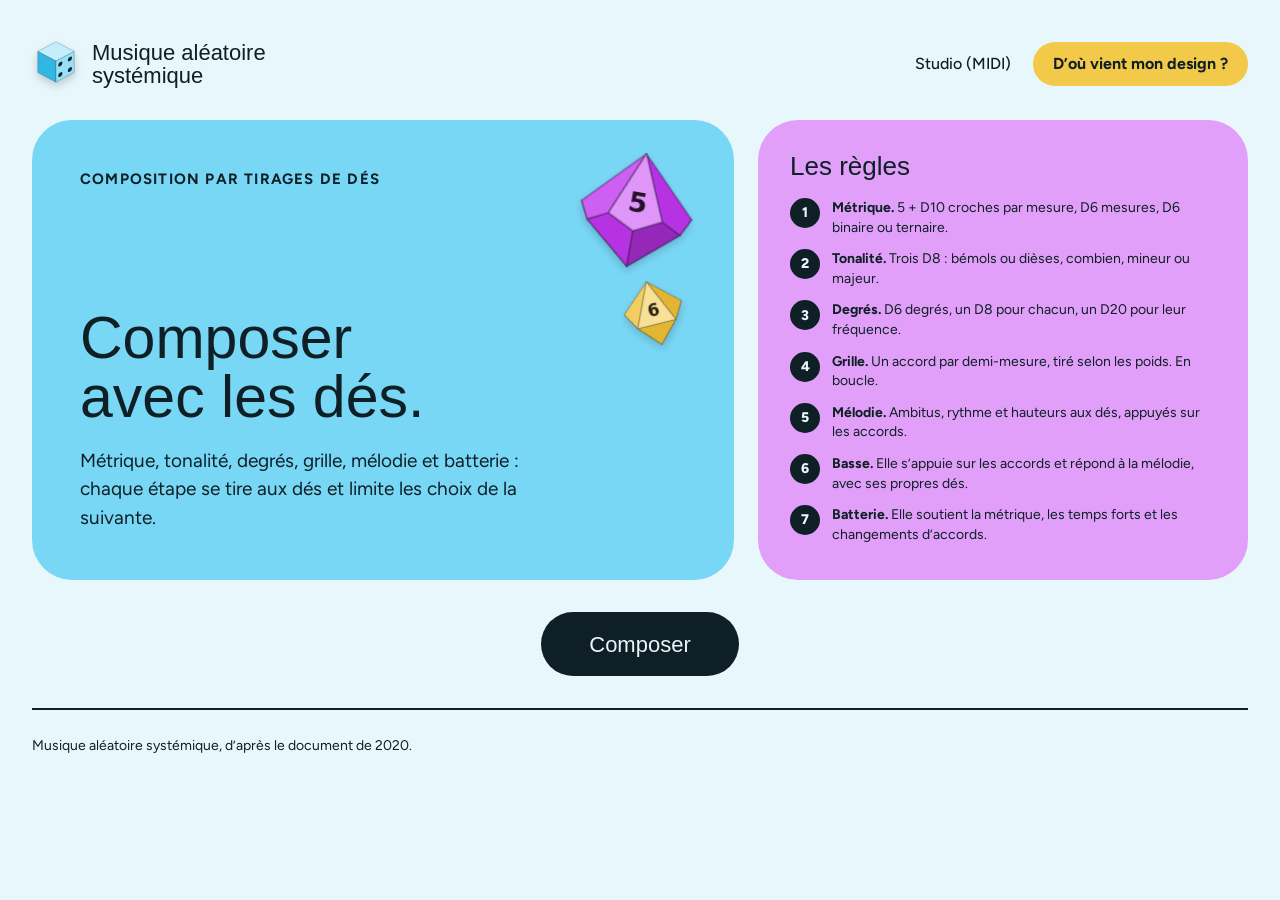
==== commit 47f844cd: "Réharmonisation : les parties qui suivent gardent leurs dés et se recalent (degrés/grille → mélodie," ====
--- a/index.html
+++ b/index.html
@@ -62,6 +62,7 @@
   <div class="row">
     <section class="card carnet-card" aria-labelledby="carnet-titre">
       <h2 id="carnet-titre">Les tirages</h2>
+      <label for="keepParts" style="display:flex;gap:8px;align-items:flex-start;font-size:14px;cursor:pointer"><input type="checkbox" id="keepParts" checked style="margin-top:3px"> <span><strong>Garder les dés des parties qui suivent</strong> : quand les degrés ou la grille changent, la mélodie, la basse et la batterie gardent leurs dés ; quand la mélodie change, la basse garde les siens. Tout se recale sur les nouveaux accords.</span></label>
       <div class="section"><div class="section-head"><h3><span>I</span>Métrique</h3><span class="tools"><button class="btn btn-sm btn-q" data-rule="met" type="button" aria-label="Règle de la métrique">?</button><button class="btn btn-sm" data-reroll="met" type="button">Relancer</button></span></div><ul class="rolls" id="log-met"></ul></div>
       <div class="section"><div class="section-head"><h3><span>II</span>Tonalité</h3><span class="tools"><button class="btn btn-sm btn-q" data-rule="ton" type="button" aria-label="Règle de la tonalité">?</button><button class="btn btn-sm" data-reroll="ton" type="button">Relancer</button></span></div><ul class="rolls" id="log-ton"></ul></div>
       <div class="section"><div class="section-head"><h3><span>III</span>Degrés</h3><span class="tools"><button class="btn btn-sm btn-q" data-rule="deg" type="button" aria-label="Règle des degrés">?</button><button class="btn btn-sm" data-reroll="deg" type="button">Relancer</button></span></div><ul class="rolls" id="log-deg"></ul></div>
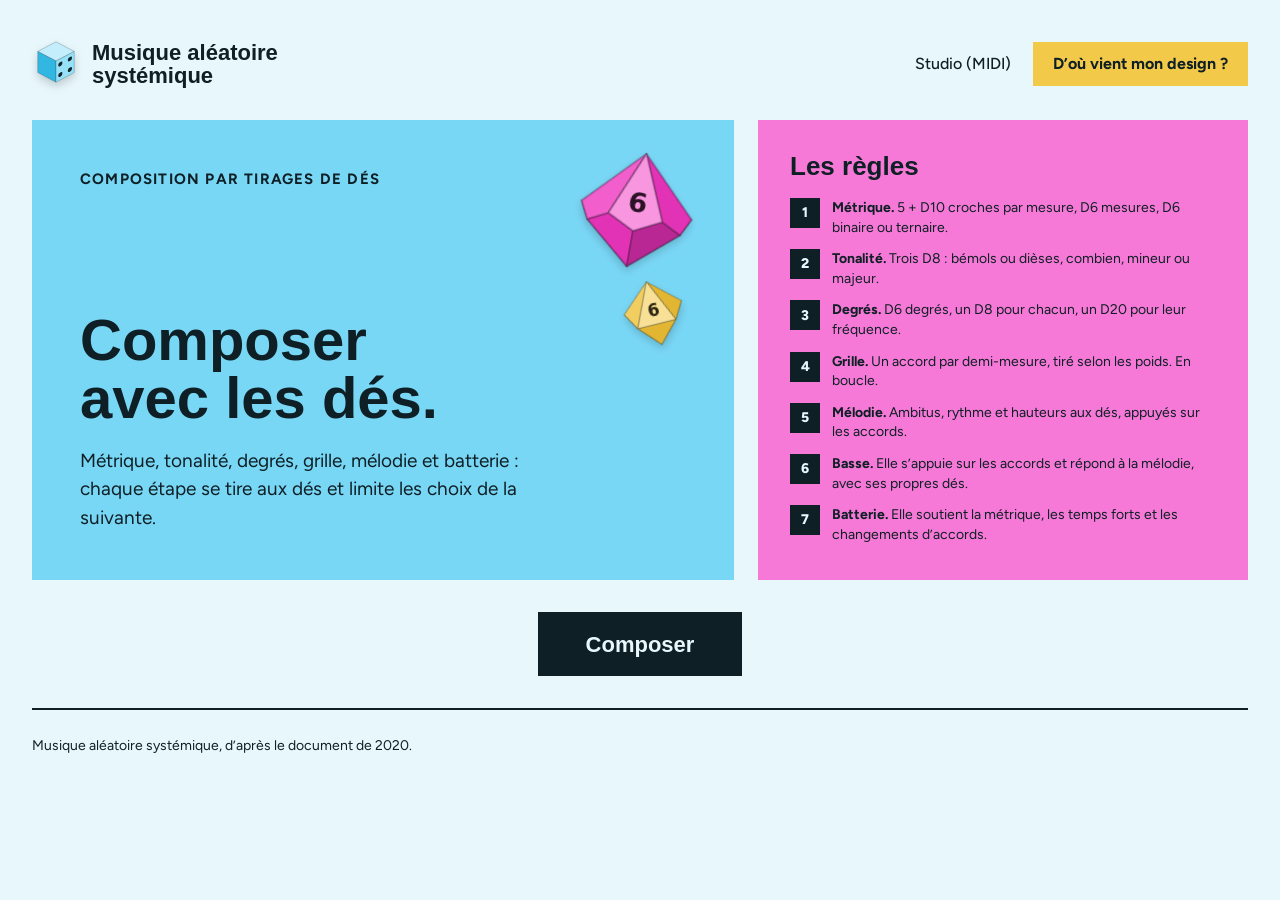
==== commit 27c93887: "Changement de métrique : la grille, la mélodie, la basse et la batterie gardent leurs dés et se reco" ====
--- a/index.html
+++ b/index.html
@@ -62,7 +62,7 @@
   <div class="row">
     <section class="card carnet-card" aria-labelledby="carnet-titre">
       <h2 id="carnet-titre">Les tirages</h2>
-      <label for="keepParts" style="display:flex;gap:8px;align-items:flex-start;font-size:14px;cursor:pointer"><input type="checkbox" id="keepParts" checked style="margin-top:3px"> <span><strong>Garder les dés des parties qui suivent</strong> : quand les degrés ou la grille changent, la mélodie, la basse et la batterie gardent leurs dés ; quand la mélodie change, la basse garde les siens. Tout se recale sur les nouveaux accords.</span></label>
+      <label for="keepParts" style="display:flex;gap:8px;align-items:flex-start;font-size:14px;cursor:pointer"><input type="checkbox" id="keepParts" checked style="margin-top:3px"> <span><strong>Garder les dés des parties qui suivent</strong> : quand la métrique, les degrés ou la grille changent, les parties qui suivent gardent leurs dés et se reconstruisent autour ; quand la mélodie change, la basse garde les siens. Tout se recale sur les nouveaux accords.</span></label>
       <div class="section"><div class="section-head"><h3><span>I</span>Métrique</h3><span class="tools"><button class="btn btn-sm btn-q" data-rule="met" type="button" aria-label="Règle de la métrique">?</button><button class="btn btn-sm" data-reroll="met" type="button">Relancer</button></span></div><ul class="rolls" id="log-met"></ul></div>
       <div class="section"><div class="section-head"><h3><span>II</span>Tonalité</h3><span class="tools"><button class="btn btn-sm btn-q" data-rule="ton" type="button" aria-label="Règle de la tonalité">?</button><button class="btn btn-sm" data-reroll="ton" type="button">Relancer</button></span></div><ul class="rolls" id="log-ton"></ul></div>
       <div class="section"><div class="section-head"><h3><span>III</span>Degrés</h3><span class="tools"><button class="btn btn-sm btn-q" data-rule="deg" type="button" aria-label="Règle des degrés">?</button><button class="btn btn-sm" data-reroll="deg" type="button">Relancer</button></span></div><ul class="rolls" id="log-deg"></ul></div>
--- a/style.css
+++ b/style.css
@@ -145,6 +145,7 @@
 .carnet-card .section{padding-top:14px;border-top:2px solid var(--line)}
 .carnet-card .section:first-of-type{border-top:0;padding-top:0}
 .section-head .tools{display:flex;gap:6px}
+.btn.pending{box-shadow:inset 0 0 0 2px var(--deep);background:var(--tint)}
 .btn-q{min-width:34px;justify-content:center;padding:0}
 .actions-card{flex-direction:row;flex-wrap:wrap;align-items:center;gap:12px;padding:20px 32px}
 /* Modale */
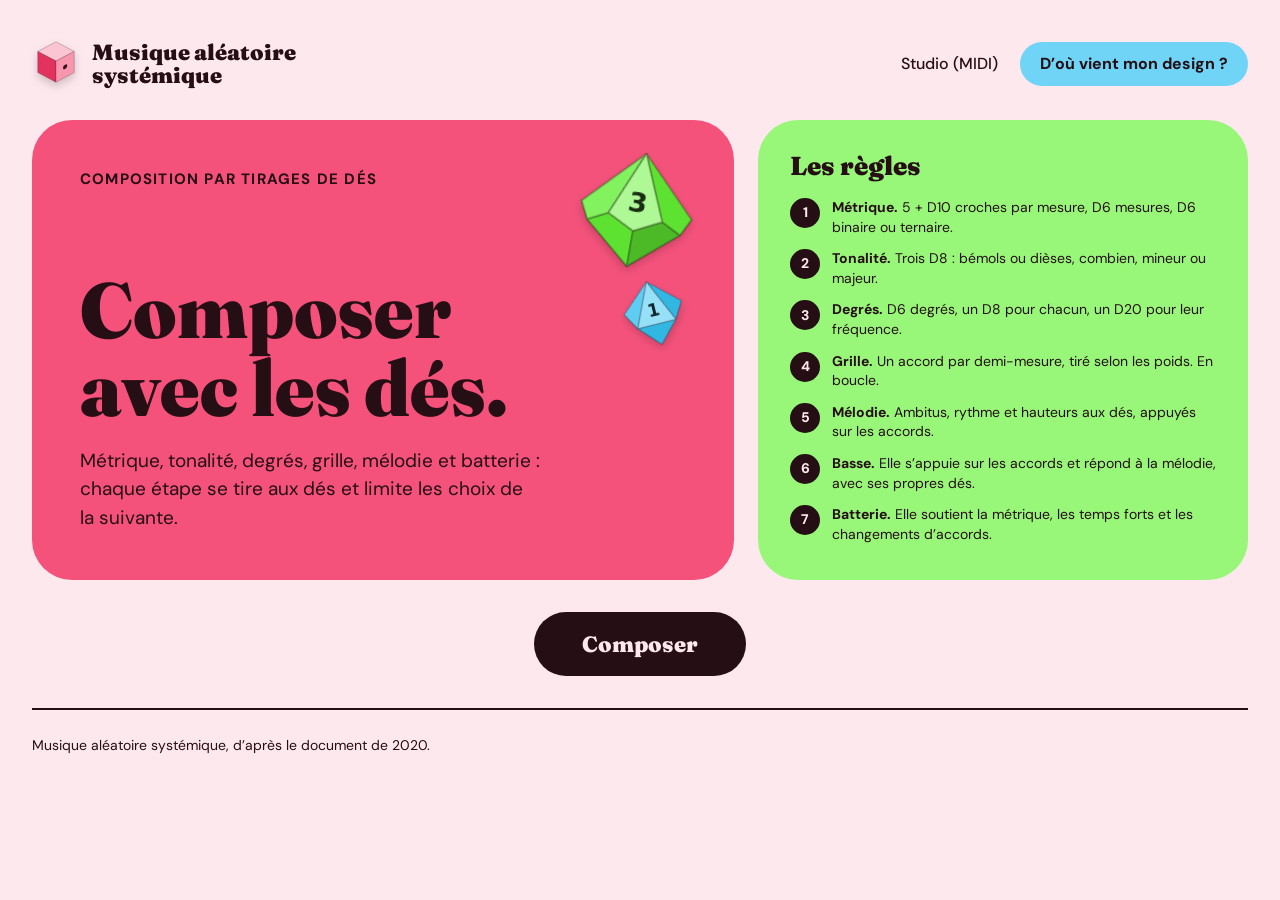
==== commit ae4d3448: "Jeu supplémentaire en option : dé de chance (seul un 6 autorise une relance), avec confirmation sono" ====
--- a/index.html
+++ b/index.html
@@ -63,6 +63,8 @@
     <section class="card carnet-card" aria-labelledby="carnet-titre">
       <h2 id="carnet-titre">Les tirages</h2>
       <label for="keepParts" style="display:flex;gap:8px;align-items:flex-start;font-size:14px;cursor:pointer"><input type="checkbox" id="keepParts" checked style="margin-top:3px"> <span><strong>Garder les dés des parties qui suivent</strong> : quand la métrique, les degrés ou la grille changent, les parties qui suivent gardent leurs dés et se reconstruisent autour ; quand la mélodie change, la basse garde les siens. Tout se recale sur les nouveaux accords.</span></label>
+      <div class="chance"><label for="chanceMode" style="display:inline-flex;gap:8px;align-items:center;cursor:pointer"><input type="checkbox" id="chanceMode"> <span><strong>Dé de chance</strong> : seul un 6 autorise une relance</span></label><button class="btn btn-sm btn-q" data-rule="chance" type="button" aria-label="Règle du dé de chance">?</button></div>
+      <div class="chance-out" id="chanceOut" aria-live="polite"></div>
       <div class="section"><div class="section-head"><h3><span>I</span>Métrique</h3><span class="tools"><button class="btn btn-sm btn-q" data-rule="met" type="button" aria-label="Règle de la métrique">?</button><button class="btn btn-sm" data-reroll="met" type="button">Relancer</button></span></div><ul class="rolls" id="log-met"></ul></div>
       <div class="section"><div class="section-head"><h3><span>II</span>Tonalité</h3><span class="tools"><button class="btn btn-sm btn-q" data-rule="ton" type="button" aria-label="Règle de la tonalité">?</button><button class="btn btn-sm" data-reroll="ton" type="button">Relancer</button></span></div><ul class="rolls" id="log-ton"></ul></div>
       <div class="section"><div class="section-head"><h3><span>III</span>Degrés</h3><span class="tools"><button class="btn btn-sm btn-q" data-rule="deg" type="button" aria-label="Règle des degrés">?</button><button class="btn btn-sm" data-reroll="deg" type="button">Relancer</button></span></div><ul class="rolls" id="log-deg"></ul></div>
--- a/style.css
+++ b/style.css
@@ -146,6 +146,8 @@
 .carnet-card .section:first-of-type{border-top:0;padding-top:0}
 .section-head .tools{display:flex;gap:6px}
 .btn.pending{box-shadow:inset 0 0 0 2px var(--deep);background:var(--tint)}
+.chance{display:flex;flex-wrap:wrap;gap:8px 12px;align-items:center;font-size:14px}
+.chance-out{display:flex;gap:8px;align-items:center;color:var(--muted);min-height:30px}
 .btn-q{min-width:34px;justify-content:center;padding:0}
 .actions-card{flex-direction:row;flex-wrap:wrap;align-items:center;gap:12px;padding:20px 32px}
 /* Modale */
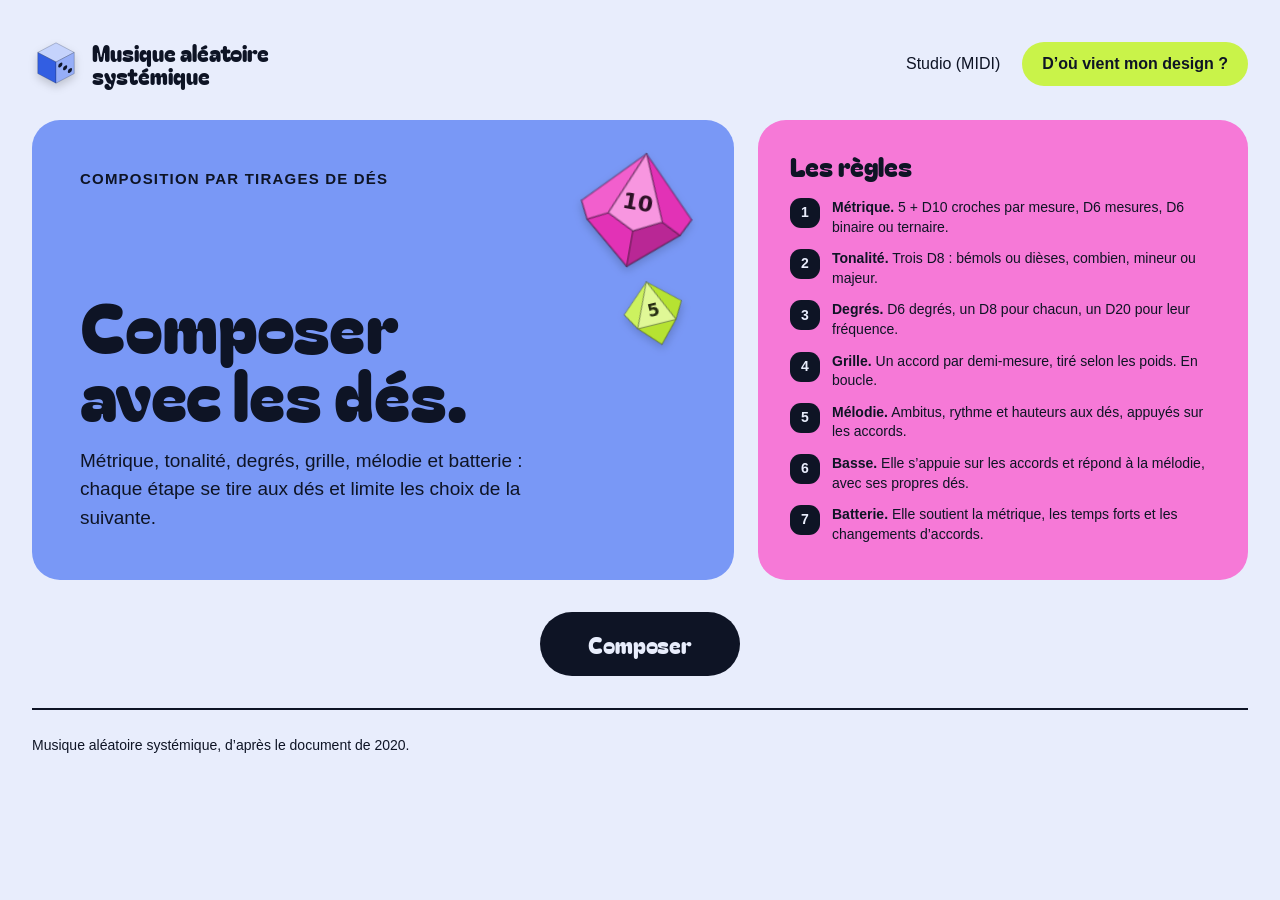
==== commit 08e71c23: "Options en interrupteurs avec infobulles ; nouvel interrupteur : changement immédiat ou à la fin de " ====
--- a/index.html
+++ b/index.html
@@ -62,8 +62,11 @@
   <div class="row">
     <section class="card carnet-card" aria-labelledby="carnet-titre">
       <h2 id="carnet-titre">Les tirages</h2>
-      <label for="keepParts" style="display:flex;gap:8px;align-items:flex-start;font-size:14px;cursor:pointer"><input type="checkbox" id="keepParts" checked style="margin-top:3px"> <span><strong>Garder les dés des parties qui suivent</strong> : quand la métrique, les degrés ou la grille changent, les parties qui suivent gardent leurs dés et se reconstruisent autour ; quand la mélodie change, la basse garde les siens. Tout se recale sur les nouveaux accords.</span></label>
-      <div class="chance"><label for="chanceMode" style="display:inline-flex;gap:8px;align-items:center;cursor:pointer"><input type="checkbox" id="chanceMode"> <span><strong>Dé de chance</strong> : seul un 6 autorise une relance</span></label><button class="btn btn-sm btn-q" data-rule="chance" type="button" aria-label="Règle du dé de chance">?</button></div>
+      <div class="switches">
+        <span class="swrow"><label class="sw" for="keepParts"><input type="checkbox" role="switch" id="keepParts" checked><span>Garder les dés</span></label><span class="tip" tabindex="0" data-tip="Quand une partie change, celles qui en dépendent gardent leurs dés et se recalent.">i</span></span>
+        <span class="swrow"><label class="sw" for="endOfGrid"><input type="checkbox" role="switch" id="endOfGrid" checked><span>À la fin de la grille</span></label><span class="tip" tabindex="0" data-tip="Pendant l’écoute, le changement attend la fin de la grille. Désactivé : il est immédiat.">i</span></span>
+        <span class="swrow"><label class="sw" for="chanceMode"><input type="checkbox" role="switch" id="chanceMode"><span>Dé de chance</span></label><span class="tip" tabindex="0" data-tip="Un D6 accompagne chaque relance : seul un 6 autorise le changement.">i</span></span>
+      </div>
       <div class="chance-out" id="chanceOut" aria-live="polite"></div>
       <div class="section"><div class="section-head"><h3><span>I</span>Métrique</h3><span class="tools"><button class="btn btn-sm btn-q" data-rule="met" type="button" aria-label="Règle de la métrique">?</button><button class="btn btn-sm" data-reroll="met" type="button">Relancer</button></span></div><ul class="rolls" id="log-met"></ul></div>
       <div class="section"><div class="section-head"><h3><span>II</span>Tonalité</h3><span class="tools"><button class="btn btn-sm btn-q" data-rule="ton" type="button" aria-label="Règle de la tonalité">?</button><button class="btn btn-sm" data-reroll="ton" type="button">Relancer</button></span></div><ul class="rolls" id="log-ton"></ul></div>
--- a/style.css
+++ b/style.css
@@ -146,6 +146,16 @@
 .carnet-card .section:first-of-type{border-top:0;padding-top:0}
 .section-head .tools{display:flex;gap:6px}
 .btn.pending{box-shadow:inset 0 0 0 2px var(--deep);background:var(--tint)}
+.switches{display:flex;flex-wrap:wrap;gap:10px 20px;position:relative}
+.swrow{display:inline-flex;align-items:center;gap:6px}
+.sw{display:inline-flex;align-items:center;gap:8px;font-size:14px;font-weight:600;cursor:pointer}
+.sw input{appearance:none;-webkit-appearance:none;width:38px;height:22px;border-radius:999px;background:var(--line);position:relative;margin:0;cursor:pointer;transition:background .15s;flex:none}
+.sw input::after{content:"";position:absolute;top:3px;left:3px;width:16px;height:16px;border-radius:50%;background:var(--surface);box-shadow:0 1px 2px rgba(0,0,0,.25);transition:transform .15s}
+.sw input:checked{background:var(--deep)}
+.sw input:checked::after{transform:translateX(16px)}
+.tip{display:inline-grid;place-items:center;width:18px;height:18px;border-radius:50%;font-size:11px;font-weight:700;font-style:italic;background:var(--tint);color:var(--ink);cursor:help;flex:none}
+.tip:hover::after,.tip:focus::after{content:attr(data-tip);position:absolute;z-index:5;left:0;top:calc(100% + 8px);max-width:320px;padding:8px 10px;border-radius:8px;background:var(--ink);color:var(--bg);font-size:12px;font-weight:500;font-style:normal;line-height:1.4;box-shadow:0 6px 20px rgba(0,0,0,.2)}
+@media (prefers-reduced-motion: reduce){.sw input,.sw input::after{transition:none}}
 .chance{display:flex;flex-wrap:wrap;gap:8px 12px;align-items:center;font-size:14px}
 .chance-out{display:flex;gap:8px;align-items:center;color:var(--muted);min-height:30px}
 .btn-q{min-width:34px;justify-content:center;padding:0}
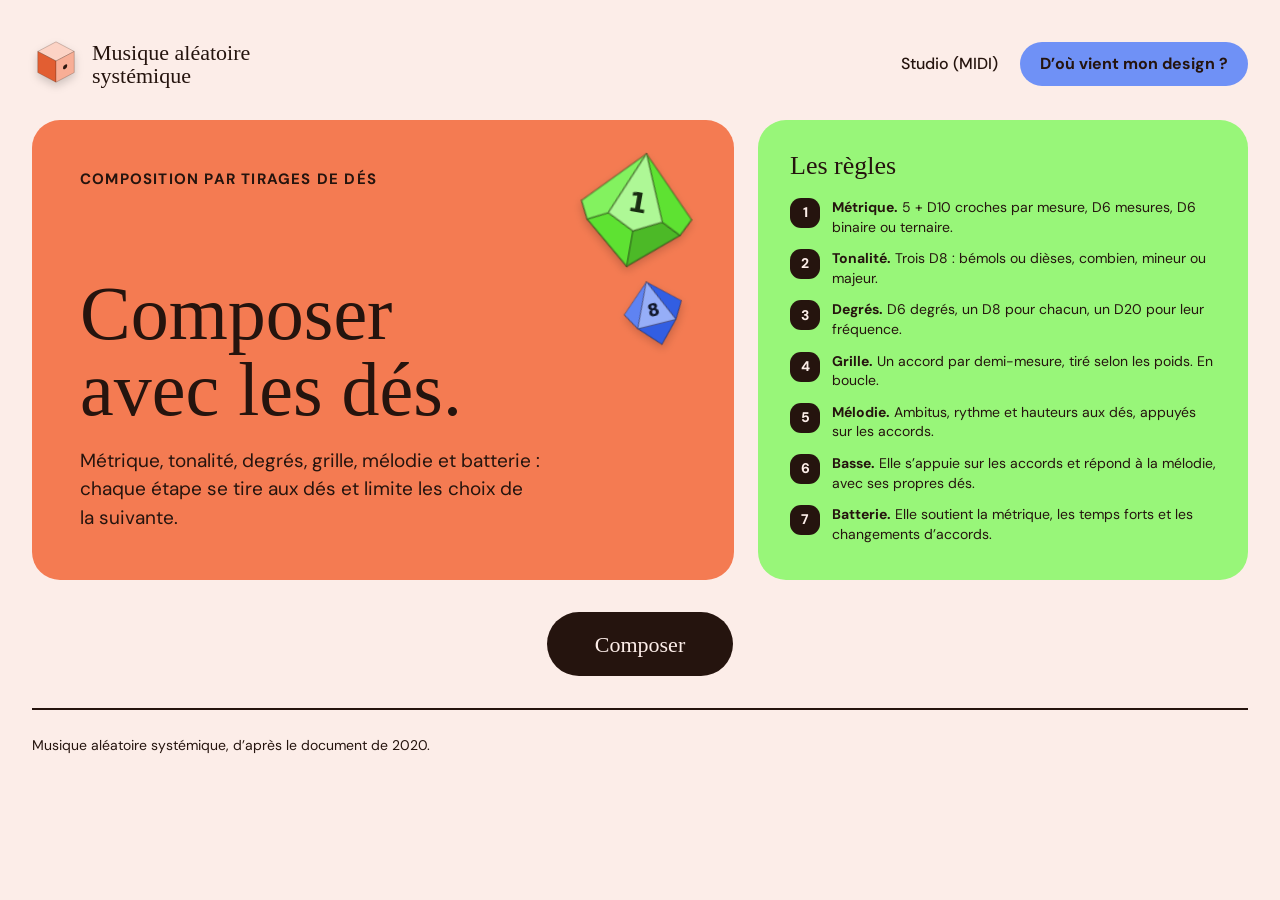
==== commit af42e3ff: "Export MP3 : nombre de tours et instruments au choix (rendu hors ligne + encodage MP3) Co-Authored-B" ====
--- a/index.html
+++ b/index.html
@@ -98,6 +98,7 @@
   <section class="card actions-card" aria-label="Exporter">
     <button class="btn btn-ink" id="copy" type="button">Copier la grille</button>
     <button class="btn btn-line" id="dl" type="button">Télécharger MIDI</button>
+    <button class="btn btn-line" id="mp3" type="button">Exporter en MP3</button>
     <p class="status" id="status" aria-live="polite"></p>
   </section>
 </main>
--- a/style.css
+++ b/style.css
@@ -158,6 +158,9 @@
 @media (prefers-reduced-motion: reduce){.sw input,.sw input::after{transition:none}}
 .chance{display:flex;flex-wrap:wrap;gap:8px 12px;align-items:center;font-size:14px}
 .chance-out{display:flex;gap:8px;align-items:center;color:var(--muted);min-height:30px}
+.export{display:flex;flex-direction:column;gap:14px}
+.exp-row{display:flex;align-items:center;gap:12px;font-weight:600}
+.exp-row input{width:80px;font:inherit;padding:6px 8px;border-radius:var(--radius-xs);border:1px solid var(--line);background:var(--surface);color:var(--ink)}
 .btn-q{min-width:34px;justify-content:center;padding:0}
 .actions-card{flex-direction:row;flex-wrap:wrap;align-items:center;gap:12px;padding:20px 32px}
 /* Modale */
